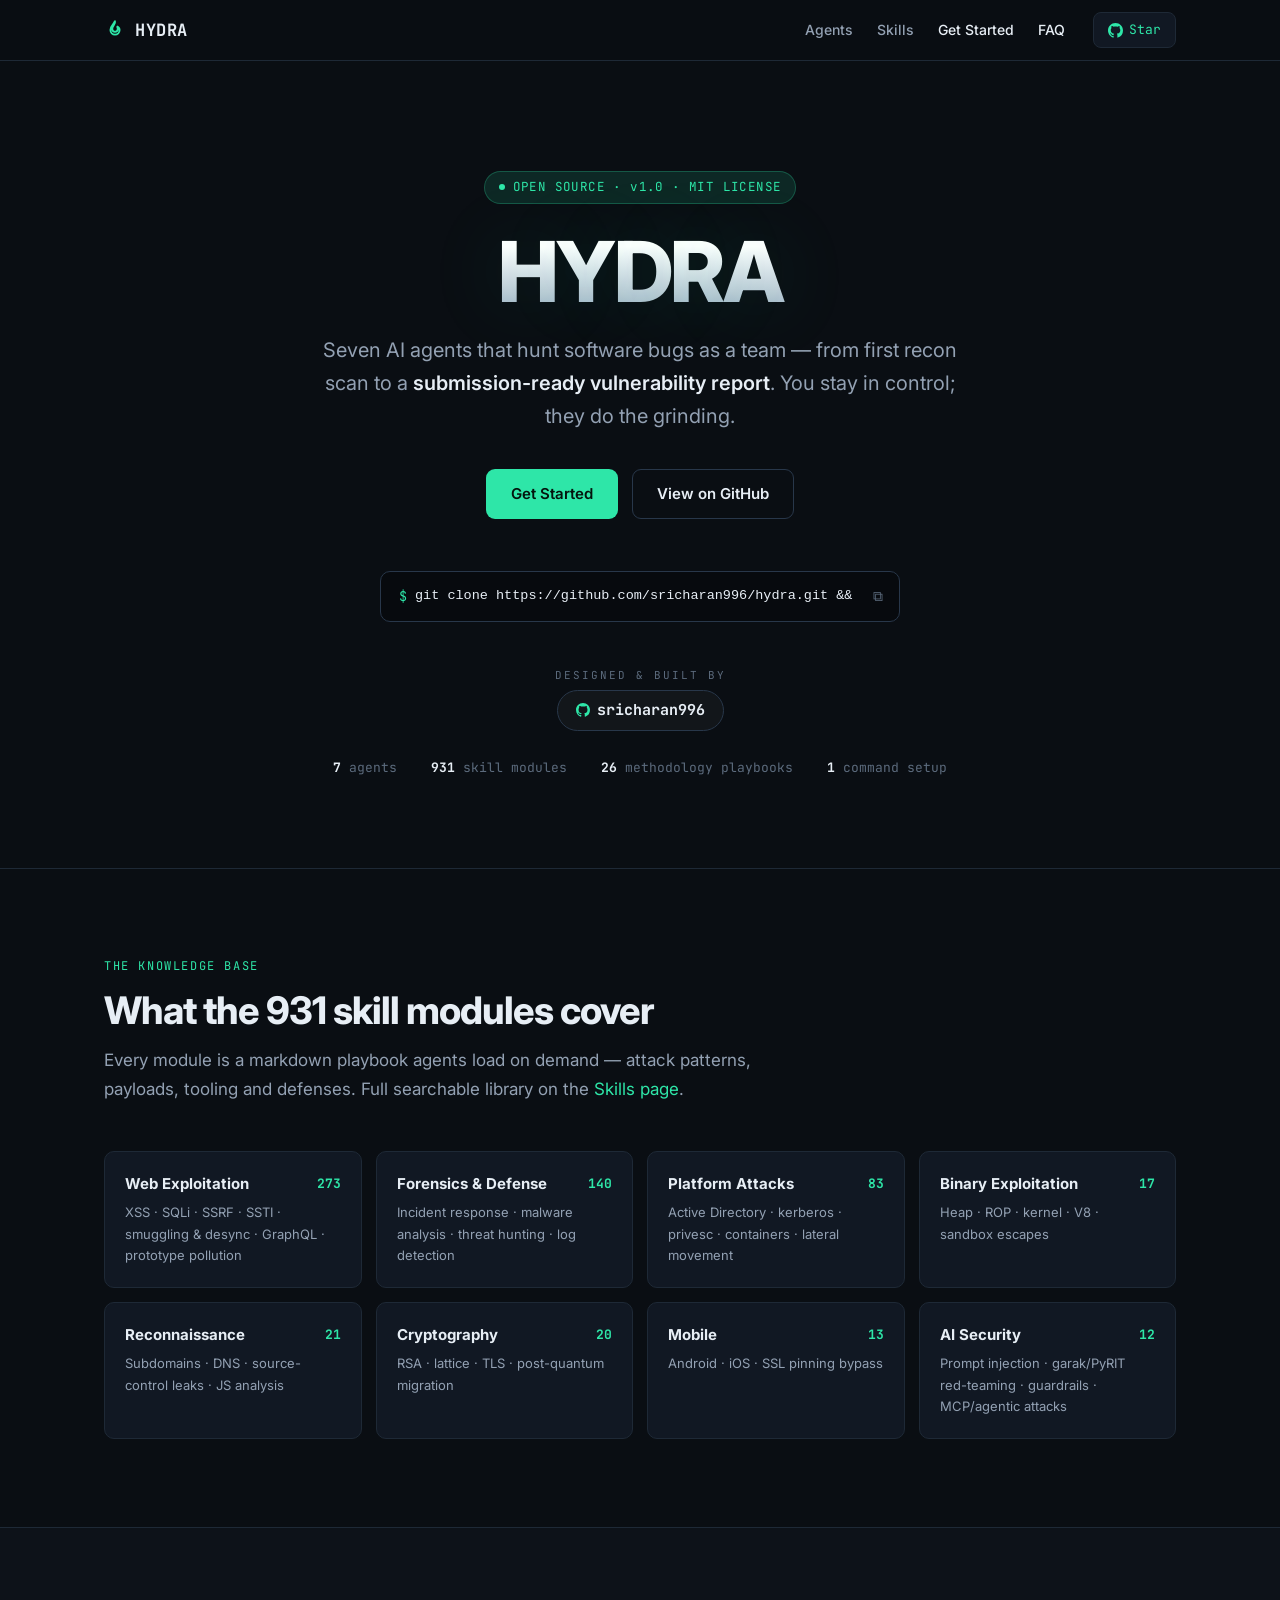
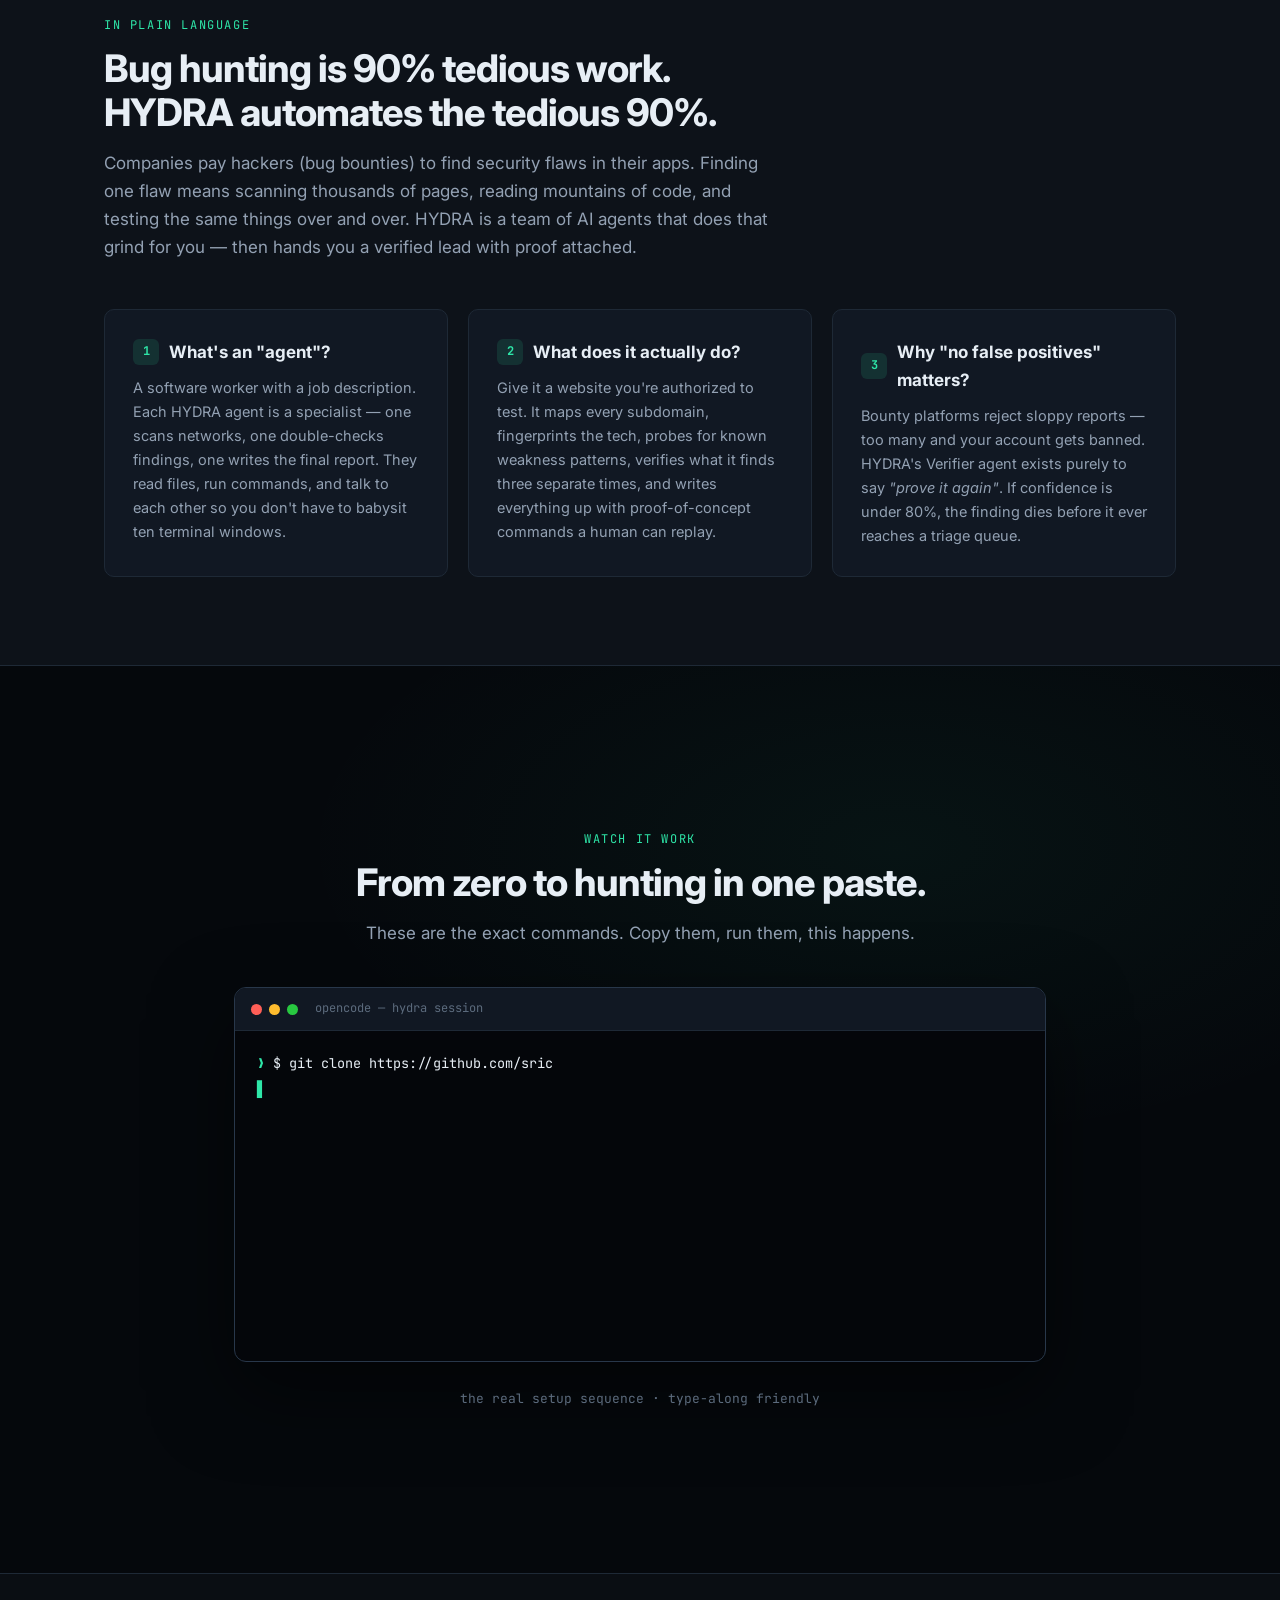
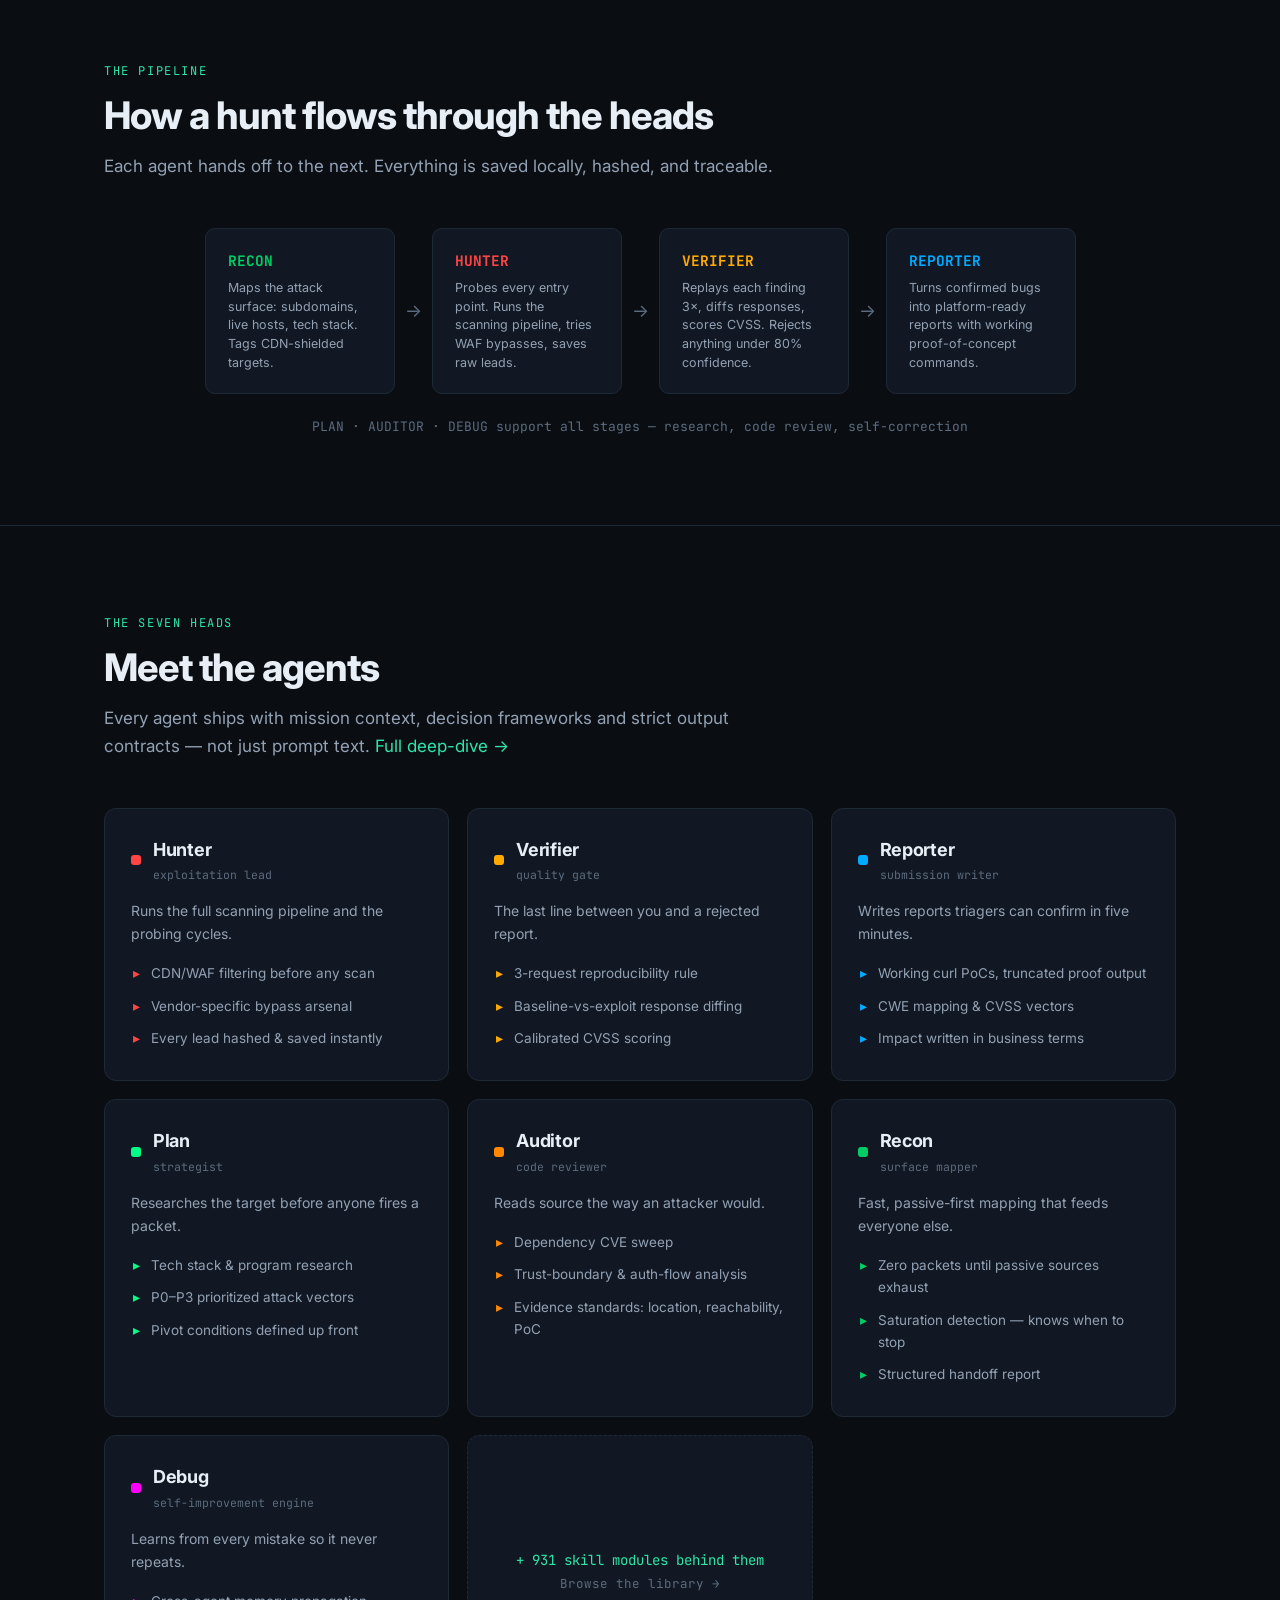
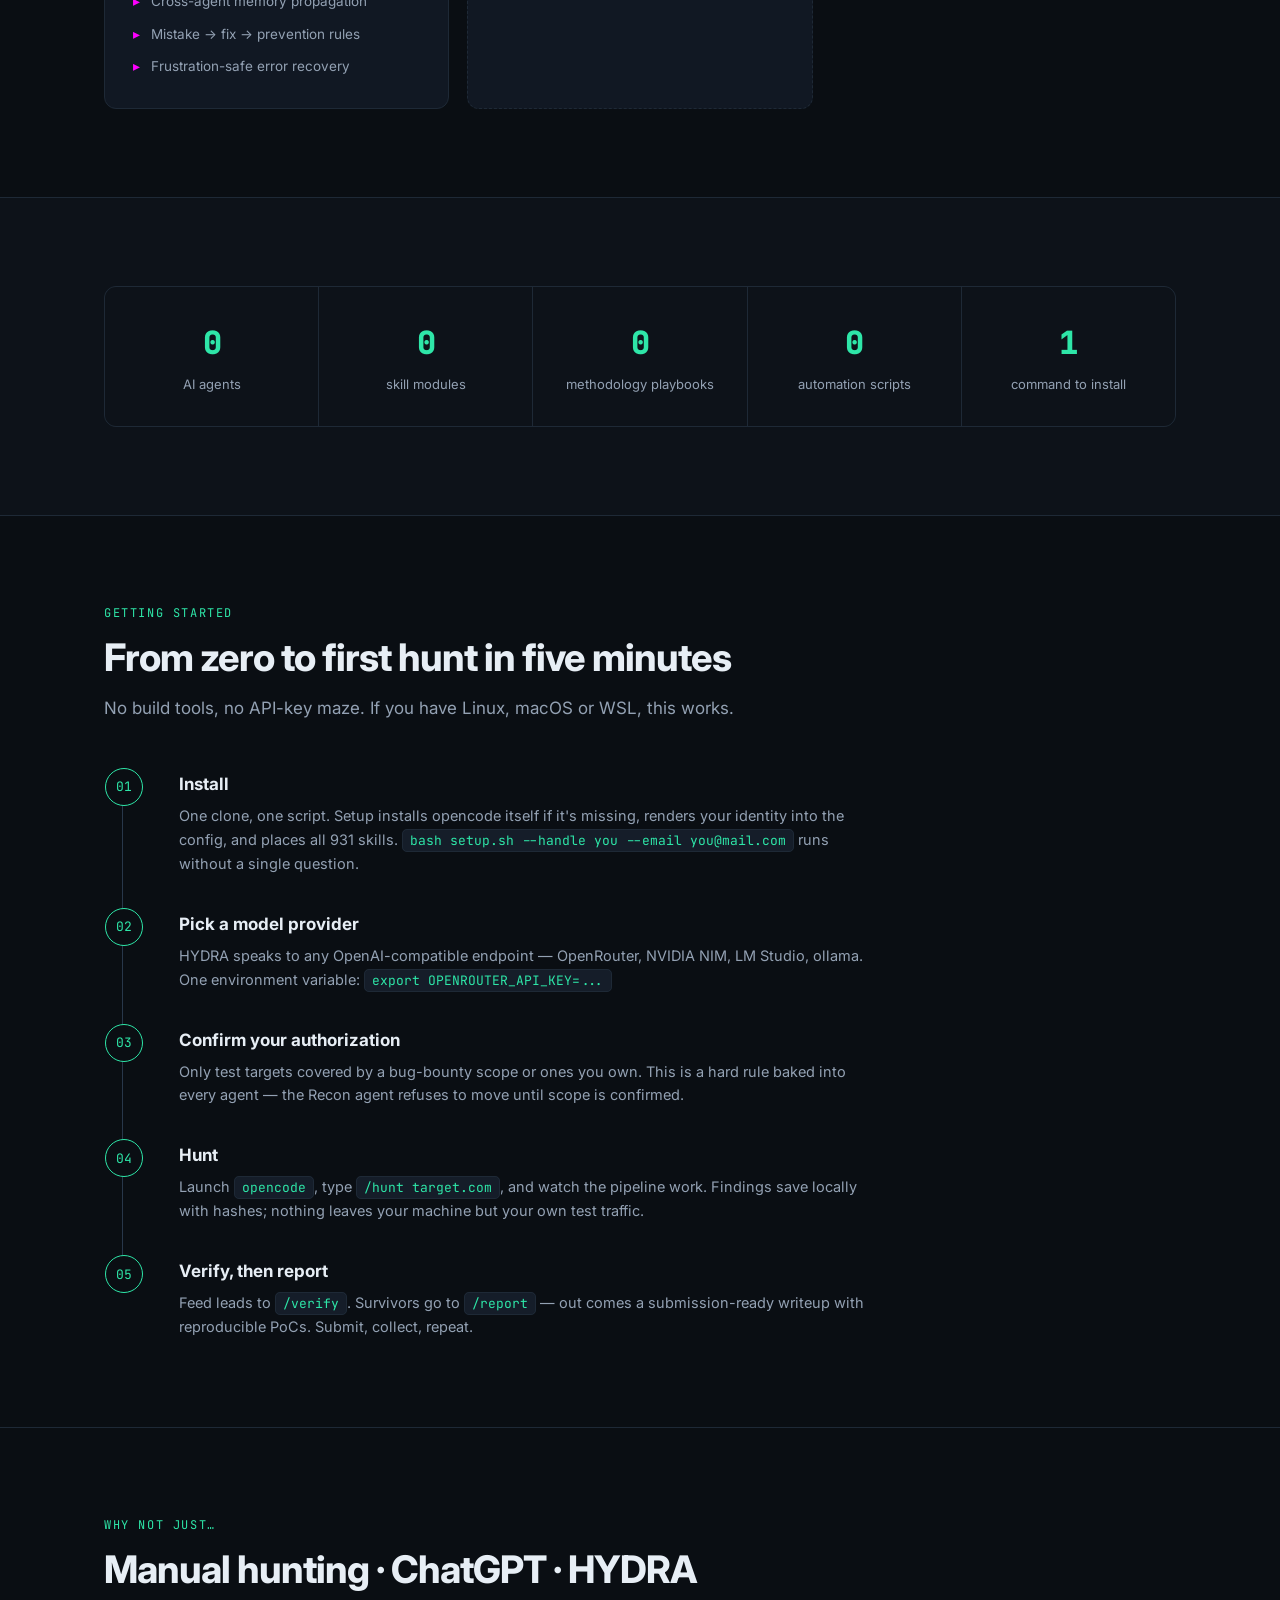
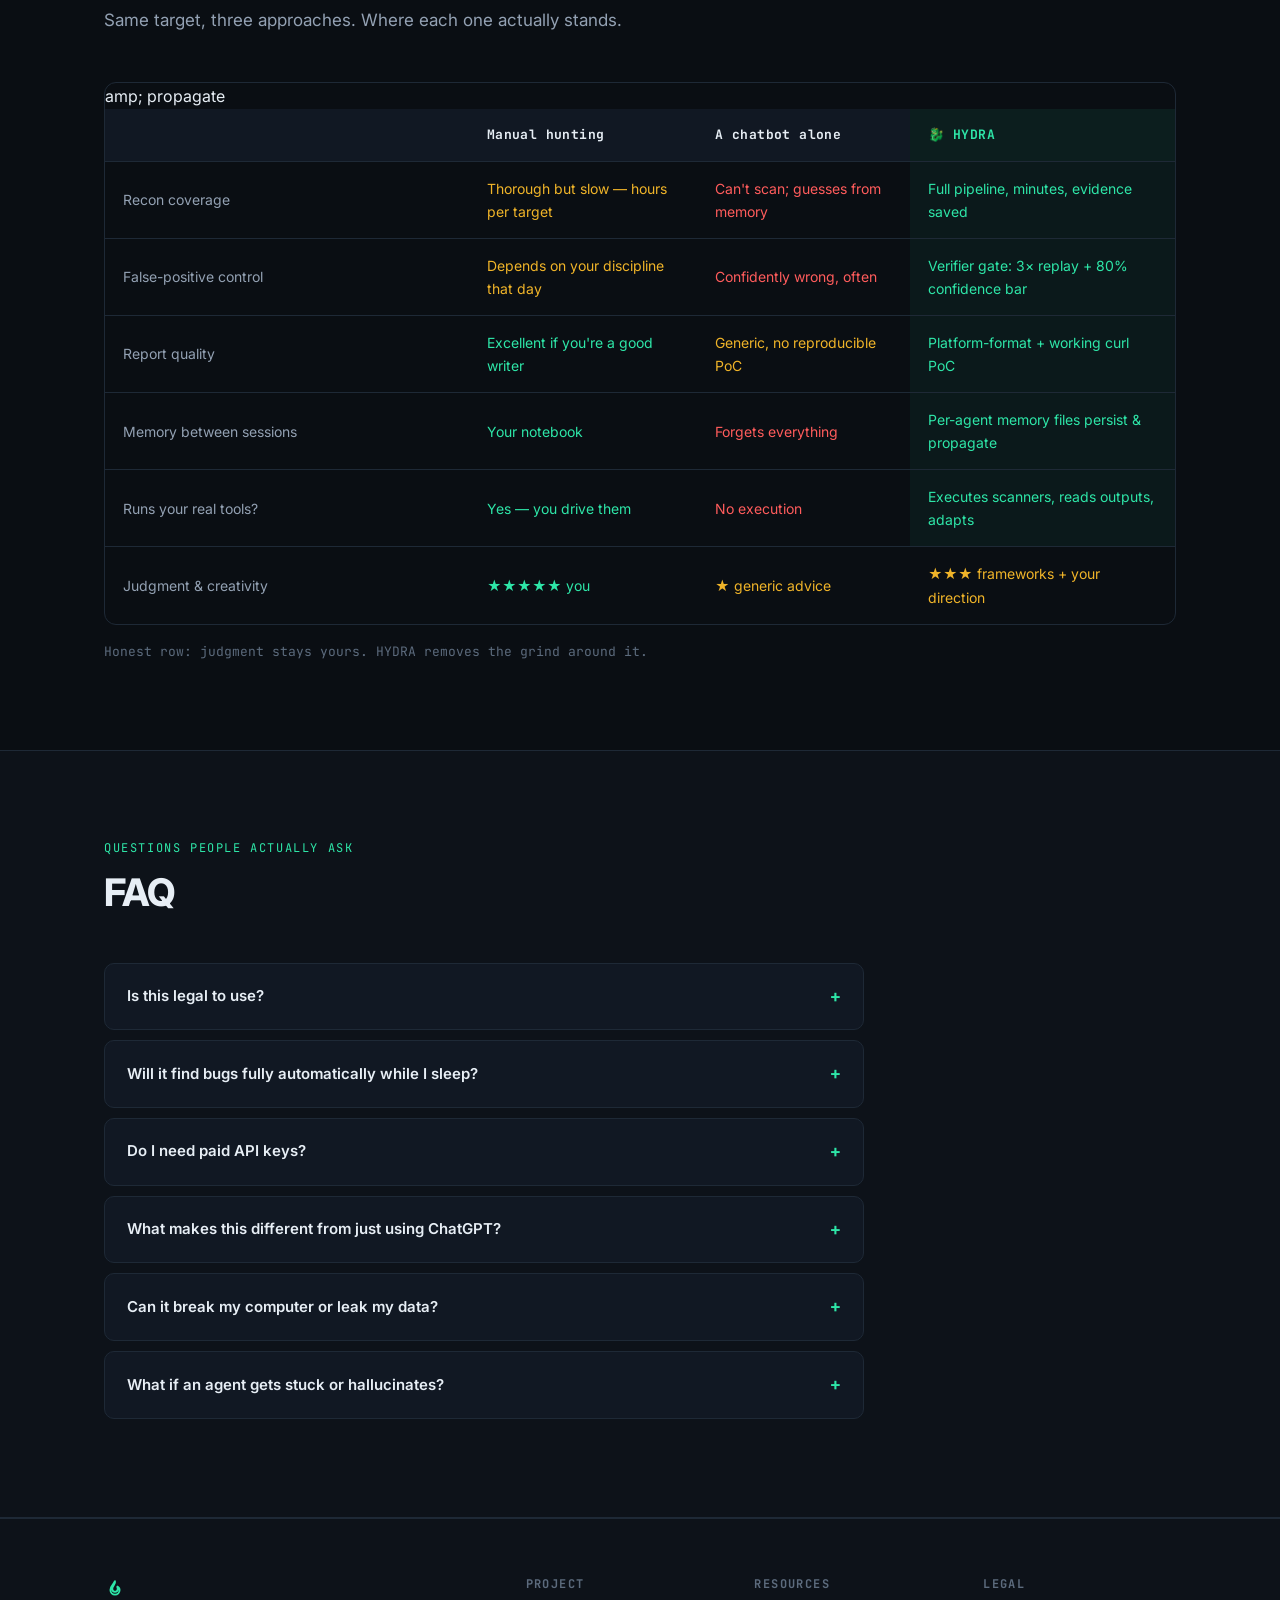
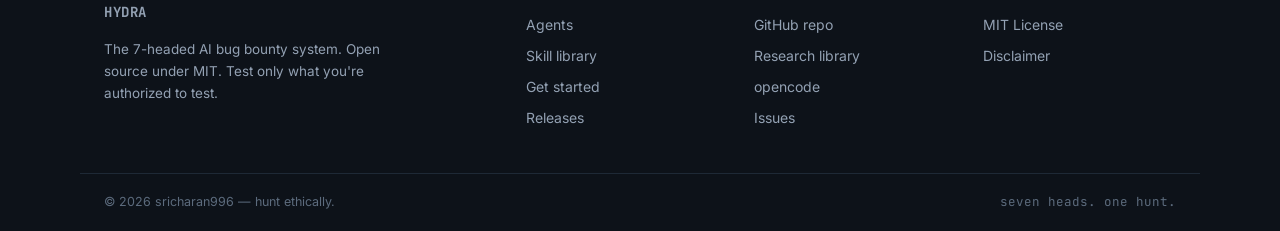
==== index.html @ cc1e2b2b "Homepage: add skill-category overview synced to index.json; fix stale 111 refs" ====
<!DOCTYPE html>
<html lang="en">
<head>
<script>document.documentElement.classList.add("js")</script>
<meta charset="UTF-8">
<meta name="viewport" content="width=device-width, initial-scale=1.0">
<title>HYDRA — The 7-Headed AI Bug Bounty System</title>
<meta name="description" content="HYDRA is an open-source AI agent system that takes you from reconnaissance to submission-ready bug bounty reports. 7 agents, 931 skill modules, one-command setup.">
<meta property="og:title" content="HYDRA — The 7-Headed AI Bug Bounty System">
<meta property="og:description" content="Seven AI agents that hunt software bugs as a team — from first recon scan to submission-ready report. Open source, one-command setup.">
<meta property="og:url" content="https://sricharan996.github.io/">
<meta property="og:type" content="website">
<meta name="twitter:card" content="summary_large_image">
<meta name="theme-color" content="#0a0e13">
<link rel="preconnect" href="https://fonts.googleapis.com">
<link rel="preconnect" href="https://fonts.gstatic.com" crossorigin>
<link href="https://fonts.googleapis.com/css2?family=Inter:wght@400;500;600;700;800&family=JetBrains+Mono:wght@400;700&display=swap" rel="stylesheet">
<link rel="stylesheet" href="assets/style.css">
<link rel="icon" href="data:image/svg+xml,<svg xmlns='http://www.w3.org/2000/svg' viewBox='0 0 24 24' fill='none' stroke='%232ee6a8' stroke-width='2'><path d='M12 2c1 4-3 5-3 9a3 3 0 0 0 6 0c0-2-1-3-1-3s3 1 3 4a5 5 0 0 1-10 0c0-5 4-6 5-10z'/></svg>">
</head>
<body>

<nav class="nav">
  <div class="nav-in">
    <a class="logo" href="index.html">
      <svg class="logo-mark" viewBox="0 0 24 24" fill="none" stroke="currentColor" stroke-width="2"><path d="M12 2c1 4-3 5-3 9a3 3 0 0 0 6 0c0-2-1-3-1-3s3 1 3 4a5 5 0 0 1-10 0c0-5 4-6 5-10z"/></svg>
      HYDRA
    </a>
    <div class="nav-links">
      <a href="agents.html">Agents</a>
      <a href="skills.html">Skills</a>
      <a href="index.html#start">Get Started</a>
      <a href="index.html#faq">FAQ</a>
    </div>
    <a class="nav-gh keep" href="https://github.com/sricharan996/hydra" target="_blank" rel="noopener">
      <svg width="15" height="15" viewBox="0 0 16 16" fill="currentColor"><path d="M8 0C3.58 0 0 3.58 0 8c0 3.54 2.29 6.53 5.47 7.59.4.07.55-.17.55-.38 0-.19-.01-.82-.01-1.49-2.01.37-2.53-.49-2.69-.94-.09-.23-.48-.94-.82-1.13-.28-.15-.68-.52-.01-.53.63-.01 1.08.58 1.23.82.72 1.21 1.87.87 2.33.66.07-.52.28-.87.51-1.07-1.78-.2-3.64-.89-3.64-3.95 0-.87.31-1.59.82-2.15-.08-.2-.36-1.02.08-2.12 0 0 .67-.21 2.2.82.64-.18 1.32-.27 2-.27s1.36.09 2 .27c1.53-1.04 2.2-.82 2.2-.82.44 1.1.16 1.92.08 2.12.51.56.82 1.27.82 2.15 0 3.07-1.87 3.75-3.65 3.95.29.25.54.73.54 1.48 0 1.07-.01 1.93-.01 2.2 0 .21.15.46.55.38A8.01 8.01 0 0 0 16 8c0-4.42-3.58-8-8-8Z"/></svg>
      Star
    </a>
  </div>
</nav>

<header class="hero">
  <canvas id="fx"></canvas>
  <div class="hero-in">
    <span class="kicker"><span class="dot"></span> OPEN SOURCE · v1.0 · MIT LICENSE</span>
    <h1 class="title">HYDRA</h1>
    <p class="tagline">Seven AI agents that hunt software bugs as a team — from first recon scan to a <b>submission-ready vulnerability report</b>. You stay in control; they do the grinding.</p>
    <div class="hero-cta">
      <a class="btn btn-primary" href="#start">Get Started</a>
      <a class="btn btn-ghost" href="https://github.com/sricharan996/hydra" target="_blank" rel="noopener">View on GitHub</a>
    </div>
    <div class="install">
      <span class="p">$</span>
      <code id="cmd">git clone https://github.com/sricharan996/hydra.git &amp;&amp; cd hydra &amp;&amp; bash setup.sh</code>
      <button data-copy="#cmd" aria-label="Copy install command">⧉</button>
    </div>
    <div style="height:44px"></div>
    <div class="hero-author">
      <span class="ha-line">designed &amp; built by</span>
      <a href="https://github.com/sricharan996" class="ha-name" target="_blank" rel="noopener">
        <svg width="14" height="14" viewBox="0 0 16 16" fill="currentColor"><path d="M8 0C3.58 0 0 3.58 0 8c0 3.54 2.29 6.53 5.47 7.59.4.07.55-.17.55-.38 0-.19-.01-.82-.01-1.49-2.01.37-2.53-.49-2.69-.94-.09-.23-.48-.94-.82-1.13-.28-.15-.68-.52-.01-.53.63-.01 1.08.58 1.23.82.72 1.21 1.87.87 2.33.66.07-.52.28-.87.51-1.07-1.78-.2-3.64-.89-3.64-3.95 0-.87.31-1.59.82-2.15-.08-.2-.36-1.02.08-2.12 0 0 .67-.21 2.2.82.64-.18 1.32-.27 2-.27s1.36.09 2 .27c1.53-1.04 2.2-.82 2.2-.82.44 1.1.16 1.92.08 2.12.51.56.82 1.27.82 2.15 0 3.07-1.87 3.75-3.65 3.95.29.25.54.73.54 1.48 0 1.07-.01 1.93-.01 2.2 0 .21.15.46.55.38A8.01 8.01 0 0 0 16 8c0-4.42-3.58-8-8-8Z"/></svg>
        sricharan996
      </a>
    </div>
    <div class="hero-meta">
      <span><b>7</b> agents</span>
      <span><b>931</b> skill modules</span>
      <span><b>26</b> methodology playbooks</span>
      <span><b>1</b> command setup</span>
    </div>
  </div>
</header>

<section>
  <div class="wrap">
    <div class="sec-head rv">
      <span class="sec-kicker">The knowledge base</span>
      <h2>What the 931 skill modules cover</h2>
      <p class="sec-sub">Every module is a markdown playbook agents load on demand — attack patterns, payloads, tooling and defenses. Full searchable library on the <a href="skills.html">Skills page</a>.</p>
    </div>
    <div class="skill-cats rv">
      <div class="scat"><b>Web Exploitation <i>273</i></b><p>XSS · SQLi · SSRF · SSTI · smuggling &amp; desync · GraphQL · prototype pollution</p></div>
      <div class="scat"><b>Forensics &amp; Defense <i>140</i></b><p>Incident response · malware analysis · threat hunting · log detection</p></div>
      <div class="scat"><b>Platform Attacks <i>83</i></b><p>Active Directory · kerberos · privesc · containers · lateral movement</p></div>
      <div class="scat"><b>Binary Exploitation <i>17</i></b><p>Heap · ROP · kernel · V8 · sandbox escapes</p></div>
      <div class="scat"><b>Reconnaissance <i>21</i></b><p>Subdomains · DNS · source-control leaks · JS analysis</p></div>
      <div class="scat"><b>Cryptography <i>20</i></b><p>RSA · lattice · TLS · post-quantum migration</p></div>
      <div class="scat"><b>Mobile <i>13</i></b><p>Android · iOS · SSL pinning bypass</p></div>
      <div class="scat"><b>AI Security <i>12</i></b><p>Prompt injection · garak/PyRIT red-teaming · guardrails · MCP/agentic attacks</p></div>
    </div>
  </div>
</section>

<section class="plain">
  <div class="wrap">
    <div class="sec-head rv">
      <span class="sec-kicker">In plain language</span>
      <h2>Bug hunting is 90% tedious work.<br>HYDRA automates the tedious 90%.</h2>
      <p class="sec-sub">Companies pay hackers (bug bounties) to find security flaws in their apps. Finding one flaw means scanning thousands of pages, reading mountains of code, and testing the same things over and over. HYDRA is a team of AI agents that does that grind for you — then hands you a verified lead with proof attached.</p>
    </div>
    <div class="explain-grid">
      <div class="explain-card rv">
        <h3><span class="num">1</span> What's an "agent"?</h3>
        <p>A software worker with a job description. Each HYDRA agent is a specialist — one scans networks, one double-checks findings, one writes the final report. They read files, run commands, and talk to each other so you don't have to babysit ten terminal windows.</p>
      </div>
      <div class="explain-card rv">
        <h3><span class="num">2</span> What does it actually do?</h3>
        <p>Give it a website you're authorized to test. It maps every subdomain, fingerprints the tech, probes for known weakness patterns, verifies what it finds three separate times, and writes everything up with proof-of-concept commands a human can replay.</p>
      </div>
      <div class="explain-card rv">
        <h3><span class="num">3</span> Why "no false positives" matters?</h3>
        <p>Bounty platforms reject sloppy reports — too many and your account gets banned. HYDRA's Verifier agent exists purely to say <em>"prove it again"</em>. If confidence is under 80%, the finding dies before it ever reaches a triage queue.</p>
      </div>
    </div>
  </div>
</section>

<section class="demo" aria-label="Live demo">
  <div class="demo-in">
    <div class="sec-head rv" style="text-align:center;margin:0 auto 40px;max-width:600px">
      <span class="sec-kicker">Watch it work</span>
      <h2>From zero to hunting in one paste.</h2>
      <p class="sec-sub">These are the exact commands. Copy them, run them, this happens.</p>
    </div>
    <div class="term rv">
      <div class="term-bar"><i></i><i></i><i></i><span>opencode — hydra session</span></div>
      <div id="term-body"></div>
    </div>
    <p class="demo-note">the real setup sequence · type-along friendly</p>
  </div>
</section>

<section>
  <div class="wrap">
    <div class="sec-head rv">
      <span class="sec-kicker">The pipeline</span>
      <h2>How a hunt flows through the heads</h2>
      <p class="sec-sub">Each agent hands off to the next. Everything is saved locally, hashed, and traceable.</p>
    </div>
    <div class="flow rv">
      <div class="flow-node"><div class="fn-name" style="color:#00cc66">RECON</div><p>Maps the attack surface: subdomains, live hosts, tech stack. Tags CDN-shielded targets.</p></div>
      <div class="flow-arrow">→</div>
      <div class="flow-node"><div class="fn-name" style="color:#ff4444">HUNTER</div><p>Probes every entry point. Runs the scanning pipeline, tries WAF bypasses, saves raw leads.</p></div>
      <div class="flow-arrow">→</div>
      <div class="flow-node"><div class="fn-name" style="color:#ffaa00">VERIFIER</div><p>Replays each finding 3×, diffs responses, scores CVSS. Rejects anything under 80% confidence.</p></div>
      <div class="flow-arrow">→</div>
      <div class="flow-node"><div class="fn-name" style="color:#00aaff">REPORTER</div><p>Turns confirmed bugs into platform-ready reports with working proof-of-concept commands.</p></div>
    </div>
    <div style="display:flex;justify-content:center;margin-top:22px">
      <p style="color:var(--faint);font-size:13px;font-family:var(--mono)">PLAN · AUDITOR · DEBUG support all stages — research, code review, self-correction</p>
    </div>
  </div>
</section>

<section>
  <div class="wrap">
    <div class="sec-head rv">
      <span class="sec-kicker">The seven heads</span>
      <h2>Meet the agents</h2>
      <p class="sec-sub">Every agent ships with mission context, decision frameworks and strict output contracts — not just prompt text. <a href="agents.html">Full deep-dive →</a></p>
    </div>
    <div class="agent-grid">
      <div class="acard rv" style="--c:#ff4444">
        <div class="acard-head"><span class="acard-dot"></span><div><h3>Hunter</h3><span class="role">exploitation lead</span></div></div>
        <p>Runs the full scanning pipeline and the probing cycles.</p>
        <ul><li>CDN/WAF filtering before any scan</li><li>Vendor-specific bypass arsenal</li><li>Every lead hashed &amp; saved instantly</li></ul>
      </div>
      <div class="acard rv" style="--c:#ffaa00">
        <div class="acard-head"><span class="acard-dot"></span><div><h3>Verifier</h3><span class="role">quality gate</span></div></div>
        <p>The last line between you and a rejected report.</p>
        <ul><li>3-request reproducibility rule</li><li>Baseline-vs-exploit response diffing</li><li>Calibrated CVSS scoring</li></ul>
      </div>
      <div class="acard rv" style="--c:#00aaff">
        <div class="acard-head"><span class="acard-dot"></span><div><h3>Reporter</h3><span class="role">submission writer</span></div></div>
        <p>Writes reports triagers can confirm in five minutes.</p>
        <ul><li>Working curl PoCs, truncated proof output</li><li>CWE mapping &amp; CVSS vectors</li><li>Impact written in business terms</li></ul>
      </div>
      <div class="acard rv" style="--c:#00ff88">
        <div class="acard-head"><span class="acard-dot"></span><div><h3>Plan</h3><span class="role">strategist</span></div></div>
        <p>Researches the target before anyone fires a packet.</p>
        <ul><li>Tech stack &amp; program research</li><li>P0–P3 prioritized attack vectors</li><li>Pivot conditions defined up front</li></ul>
      </div>
      <div class="acard rv" style="--c:#ff8800">
        <div class="acard-head"><span class="acard-dot"></span><div><h3>Auditor</h3><span class="role">code reviewer</span></div></div>
        <p>Reads source the way an attacker would.</p>
        <ul><li>Dependency CVE sweep</li><li>Trust-boundary &amp; auth-flow analysis</li><li>Evidence standards: location, reachability, PoC</li></ul>
      </div>
      <div class="acard rv" style="--c:#00cc66">
        <div class="acard-head"><span class="acard-dot"></span><div><h3>Recon</h3><span class="role">surface mapper</span></div></div>
        <p>Fast, passive-first mapping that feeds everyone else.</p>
        <ul><li>Zero packets until passive sources exhaust</li><li>Saturation detection — knows when to stop</li><li>Structured handoff report</li></ul>
      </div>
      <div class="acard rv" style="--c:#ff00ff">
        <div class="acard-head"><span class="acard-dot"></span><div><h3>Debug</h3><span class="role">self-improvement engine</span></div></div>
        <p>Learns from every mistake so it never repeats.</p>
        <ul><li>Cross-agent memory propagation</li><li>Mistake → fix → prevention rules</li><li>Frustration-safe error recovery</li></ul>
      </div>
      <div class="acard rv" style="--c:#b18cff;display:flex;align-items:center;justify-content:center;text-align:center;border-style:dashed">
        <a href="skills.html" style="font-family:var(--mono);font-size:14px">+ 931 skill modules behind them<br><span style="color:var(--faint);font-size:12.5px">Browse the library →</span></a>
      </div>
    </div>
  </div>
</section>

<section class="plain">
  <div class="wrap">
    <div class="band rv">
      <div class="stat"><b data-count="7">0</b><span>AI agents</span></div>
      <div class="stat"><b data-count="931">0</b><span>skill modules</span></div>
      <div class="stat"><b data-count="26">0</b><span>methodology playbooks</span></div>
      <div class="stat"><b data-count="16">0</b><span>automation scripts</span></div>
      <div class="stat"><b>1</b><span>command to install</span></div>
    </div>
  </div>
</section>

<section id="start">
  <div class="wrap">
    <div class="sec-head rv">
      <span class="sec-kicker">Getting started</span>
      <h2>From zero to first hunt in five minutes</h2>
      <p class="sec-sub">No build tools, no API-key maze. If you have Linux, macOS or WSL, this works.</p>
    </div>
    <div class="steps">
      <div class="step rv">
        <h3>Install</h3>
        <p>One clone, one script. Setup installs opencode itself if it's missing, renders your identity into the config, and places all 931 skills. <code>bash setup.sh --handle you --email you@mail.com</code> runs without a single question.</p>
      </div>
      <div class="step rv">
        <h3>Pick a model provider</h3>
        <p>HYDRA speaks to any OpenAI-compatible endpoint — OpenRouter, NVIDIA NIM, LM Studio, ollama. One environment variable: <code>export OPENROUTER_API_KEY=...</code></p>
      </div>
      <div class="step rv">
        <h3>Confirm your authorization</h3>
        <p>Only test targets covered by a bug-bounty scope or ones you own. This is a hard rule baked into every agent — the Recon agent refuses to move until scope is confirmed.</p>
      </div>
      <div class="step rv">
        <h3>Hunt</h3>
        <p>Launch <code>opencode</code>, type <code>/hunt target.com</code>, and watch the pipeline work. Findings save locally with hashes; nothing leaves your machine but your own test traffic.</p>
      </div>
      <div class="step rv">
        <h3>Verify, then report</h3>
        <p>Feed leads to <code>/verify</code>. Survivors go to <code>/report</code> — out comes a submission-ready writeup with reproducible PoCs. Submit, collect, repeat.</p>
      </div>
    </div>
  </div>
</section>

<section>
  <div class="wrap">
    <div class="sec-head rv">
      <span class="sec-kicker">Why not just…</span>
      <h2>Manual hunting · ChatGPT · HYDRA</h2>
      <p class="sec-sub">Same target, three approaches. Where each one actually stands.</p>
    </div>
    <div class="compare-wrap rv">
      <table class="cmp">
        <tr><th style="width:34%"></th><th>Manual hunting</th><th>A chatbot alone</th><th class="hydra-col">🐉 HYDRA</th></tr>
        <tr><td>Recon coverage</td><td class="mid">Thorough but slow — hours per target</td><td class="no">Can't scan; guesses from memory</td><td class="hydra-col yes">Full pipeline, minutes, evidence saved</td></tr>
        <tr><td>False-positive control</td><td class="mid">Depends on your discipline that day</td><td class="no">Confidently wrong, often</td><td class="hydra-col yes">Verifier gate: 3× replay + 80% confidence bar</td></tr>
        <tr><td>Report quality</td><td class="yes">Excellent if you're a good writer</td><td class="mid">Generic, no reproducible PoC</td><td class="hydra-col yes">Platform-format + working curl PoC</td></tr>
        <tr><td>Memory between sessions</td><td class="yes">Your notebook</td><td class="no">Forgets everything</td><td class="hydra-col yes">Per-agent memory files persist &amp; propagate</li></td>amp; propagate</td></tr>
        <tr><td>Runs your real tools?</td><td class="yes">Yes — you drive them</td><td class="no">No execution</td><td class="hydra-col yes">Executes scanners, reads outputs, adapts</td></tr>
        <tr><td>Judgment &amp; creativity</td><td class="yes">★★★★★ you</td><td class="mid">★ generic advice</td><td class="mid">★★★ frameworks + your direction</td></tr>
      </table>
    </div>
    <p style="color:var(--faint);font-size:13px;margin-top:16px;font-family:var(--mono)">Honest row: judgment stays yours. HYDRA removes the grind around it.</p>
  </div>
</section>

<section class="plain" id="faq">
  <div class="wrap">
    <div class="sec-head rv">
      <span class="sec-kicker">Questions people actually ask</span>
      <h2>FAQ</h2>
    </div>
    <div class="faq">
      <details class="rv"><summary>Is this legal to use?</summary><div class="a">Yes — on targets you're authorized to test: your own systems, or assets inside a bug bounty program's written scope. Every agent checks scope before acting, and the repo ships a full disclaimer. Testing random websites without permission is illegal everywhere that has computers.</div></details>
      <details class="rv"><summary>Will it find bugs fully automatically while I sleep?</summary><div class="a">No — and be suspicious of anything claiming otherwise. HYDRA automates recon, pattern-matching, verification drudgery and report writing. Judgment — choosing targets, reading business logic, deciding what's worth pursuing — stays with you. Think of it as a very fast junior team you direct, not an autonomous money printer.</div></details>
      <details class="rv"><summary>Do I need paid API keys?</summary><div class="a">You need one AI model provider. OpenRouter has free models; ollama runs fully local and free. Everything else — the skills, playbooks, scripts, CI — costs nothing and phones nobody.</div></details>
      <details class="rv"><summary>What makes this different from just using ChatGPT?</summary><div class="a">ChatGPT gives advice; HYDRA executes. It runs real scanners against real targets, keeps per-agent memory across sessions, enforces verification discipline, and produces reports in exact platform format. It's a workflow with guards, not a chat window.</div></details>
      <details class="rv"><summary>Can it break my computer or leak my data?</summary><div class="a">Findings and reports stay in ~/recon_reports on your machine. The repo's CI blocks secret-shaped content from ever being committed, and GitHub push protection is enabled. As with any tool that executes commands, read what it runs — that habit will serve you well beyond HYDRA.</div></details>
      <details class="rv"><summary>What if an agent gets stuck or hallucinates?</summary><div class="a">All seven agents carry a Self-Rescue Protocol: when confused, they fire parallel web searches, fetch primary documentation, cross-verify two independent sources, and log the knowledge gap — instead of guessing confidently. The Debug agent turns every recovered mistake into a permanent prevention rule.</div></details>
    </div>
  </div>
</section>

<footer>
  <div class="foot-cols">
    <div class="fcol fbrand">
      <a class="logo" href="index.html" style="text-decoration:none">
        <svg class="logo-mark" viewBox="0 0 24 24" fill="none" stroke="#2ee6a8" stroke-width="2"><path d="M12 2c1 4-3 5-3 9a3 3 0 0 0 6 0c0-2-1-3-1-3s3 1 3 4a5 5 0 0 1-10 0c0-5 4-6 5-10z"/></svg>
        HYDRA
      </a>
      <p>The 7-headed AI bug bounty system. Open source under MIT. Test only what you're authorized to test.</p>
    </div>
    <div class="fcol">
      <h4>Project</h4>
      <a href="agents.html">Agents</a>
      <a href="skills.html">Skill library</a>
      <a href="index.html#start">Get started</a>
      <a href="https://github.com/sricharan996/hydra/releases">Releases</a>
    </div>
    <div class="fcol">
      <h4>Resources</h4>
      <a href="https://github.com/sricharan996/hydra">GitHub repo</a>
      <a href="https://github.com/sricharan996/bug-bounty-research">Research library</a>
      <a href="https://opencode.ai">opencode</a>
      <a href="https://github.com/sricharan996/hydra/issues">Issues</a>
    </div>
    <div class="fcol">
      <h4>Legal</h4>
      <a href="https://github.com/sricharan996/hydra/blob/main/LICENSE">MIT License</a>
      <a href="https://github.com/sricharan996/hydra/blob/main/DISCLAIMER.md">Disclaimer</a>
    </div>
  </div>
  <div class="foot-bottom">
    <span>© <span id="yr"></span> sricharan996 — hunt ethically.</span>
    <span style="font-family:var(--mono)">seven heads. one hunt.</span>
  </div>
</footer>

<script src="assets/app.js"></script>
</body>
</html>
---- assets/style.css ----
/* HYDRA — design system */
:root{
  --bg:#0a0e13; --bg2:#0d1219; --surface:#111823; --surface2:#151d29;
  --border:#1e2936; --border2:#28374a;
  --text:#e7eef5; --muted:#93a1b3; --faint:#5c6b7d;
  --accent:#2ee6a8; --accent-dim:#1ab588; --accent-glow:rgba(46,230,168,.12);
  --blue:#58a6ff; --amber:#f0b429; --red:#ff5c5c; --violet:#b18cff; --orange:#ff9457;
  --mono:'JetBrains Mono',ui-monospace,SFMono-Regular,Menlo,monospace;
  --sans:'Inter',-apple-system,'Segoe UI',Roboto,sans-serif;
  --rad:10px; --maxw:1120px;
}
*{margin:0;padding:0;box-sizing:border-box}
html{scroll-behavior:smooth}
body{background:var(--bg);color:var(--text);font-family:var(--sans);line-height:1.65;font-size:16px;-webkit-font-smoothing:antialiased}
::selection{background:rgba(46,230,168,.25)}
a{color:var(--accent);text-decoration:none}
a:hover{text-decoration:underline}
img,svg{display:block}
.wrap{max-width:var(--maxw);margin:0 auto;padding:0 24px}

/* ---------- nav ---------- */
.nav{position:sticky;top:0;z-index:100;background:rgba(10,14,19,.82);backdrop-filter:blur(12px);border-bottom:1px solid var(--border)}
.nav-in{max-width:var(--maxw);margin:0 auto;padding:0 24px;height:60px;display:flex;align-items:center;gap:28px}
.logo{font-family:var(--mono);font-weight:700;font-size:17px;color:var(--text);letter-spacing:.5px;display:flex;align-items:center;gap:9px;text-decoration:none}
.logo:hover{text-decoration:none}
.logo-mark{width:22px;height:22px;color:var(--accent)}
.nav-links{display:flex;gap:24px;margin-left:auto}
.nav-links a{color:var(--muted);font-size:14px;font-weight:500;text-decoration:none;transition:color .15s}
.nav-links a:hover,.nav-links a.active{color:var(--text)}
.nav-gh{display:flex;align-items:center;gap:6px;background:var(--surface);border:1px solid var(--border);padding:6px 14px;border-radius:8px;font-size:13px;font-family:var(--mono)}
.nav-gh:hover{border-color:var(--border2);text-decoration:none}
@media(max-width:720px){.nav-links a:not(.keep){display:none}}

/* ---------- hero ---------- */
.hero{position:relative;overflow:hidden;border-bottom:1px solid var(--border)}
#fx{position:absolute;top:0;left:0;width:100%;height:100%;z-index:0;opacity:.55;display:block}
.hero-in{position:relative;z-index:1;max-width:var(--maxw);margin:0 auto;padding:110px 24px 90px;text-align:center}
.kicker{display:inline-flex;align-items:center;gap:8px;font-family:var(--mono);font-size:12.5px;color:var(--accent);background:var(--accent-glow);border:1px solid rgba(46,230,168,.25);padding:5px 14px;border-radius:99px;margin-bottom:26px;letter-spacing:.4px}
.kicker .dot{width:6px;height:6px;border-radius:50%;background:var(--accent);animation:pulse 2s infinite}
@keyframes pulse{50%{opacity:.35}}
h1.title{font-size:clamp(44px,8vw,84px);font-weight:800;letter-spacing:-2.5px;line-height:1;margin-bottom:20px;
  background:linear-gradient(180deg,#fff 20%,#9db2c4);-webkit-background-clip:text;background-clip:text;-webkit-text-fill-color:transparent}
.tagline{font-size:clamp(16px,2.4vw,20px);color:var(--muted);max-width:640px;margin:0 auto 36px}
.tagline b{color:var(--text);font-weight:600}
.hero-cta{display:flex;gap:14px;justify-content:center;flex-wrap:wrap;margin-bottom:52px}
.btn{display:inline-flex;align-items:center;gap:9px;padding:12px 24px;border-radius:9px;font-size:15px;font-weight:600;text-decoration:none;cursor:pointer;border:1px solid transparent;transition:.15s}
.btn-primary{background:var(--accent);color:#04140d}
.btn-primary:hover{background:#4cf0bb;text-decoration:none;transform:translateY(-1px)}
.btn-ghost{background:transparent;color:var(--text);border-color:var(--border2)}
.btn-ghost:hover{border-color:var(--accent);color:var(--accent);text-decoration:none}
.install{display:inline-flex;align-items:center;max-width:520px;width:100%;background:#070a0e;border:1px solid var(--border2);border-radius:10px;overflow:hidden;font-family:var(--mono);font-size:13.5px}
.install .p{color:var(--accent);padding:13px 0 13px 18px;user-select:none}
.install code{flex:1;text-align:left;padding:13px 0 13px 8px;color:var(--text);white-space:nowrap;overflow-x:auto}
.install button{background:none;border:none;color:var(--faint);padding:13px 16px;cursor:pointer;font-size:14px}
.install button:hover{color:var(--accent)}
.hero-meta{display:flex;justify-content:center;gap:34px;flex-wrap:wrap;font-family:var(--mono);font-size:13px;color:var(--faint)}
.hero-meta b{color:var(--text)}

/* ---------- sections ---------- */
section{padding:88px 0;border-bottom:1px solid var(--border)}
.sec-head{margin-bottom:48px;max-width:680px}
.sec-kicker{font-family:var(--mono);font-size:12px;letter-spacing:1.6px;text-transform:uppercase;color:var(--accent);margin-bottom:12px;display:block}
h2{font-size:clamp(26px,4vw,38px);font-weight:750;letter-spacing:-1px;line-height:1.15;margin-bottom:14px}
.sec-sub{color:var(--muted);font-size:17px}

/* explainer */
.plain{background:var(--bg2)}
.explain-grid{display:grid;grid-template-columns:repeat(auto-fit,minmax(290px,1fr));gap:20px}
.explain-card{background:var(--surface);border:1px solid var(--border);border-radius:var(--rad);padding:28px}
.explain-card h3{font-size:17px;margin-bottom:10px;display:flex;align-items:center;gap:10px}
.explain-card p{color:var(--muted);font-size:14.5px}
.explain-card .num{font-family:var(--mono);font-size:12px;color:var(--accent);background:var(--accent-glow);width:26px;height:26px;border-radius:6px;display:inline-flex;align-items:center;justify-content:center;flex-shrink:0}

/* pipeline */
.flow{display:flex;align-items:stretch;gap:0;flex-wrap:wrap;justify-content:center}
.flow-node{background:var(--surface);border:1px solid var(--border);border-radius:var(--rad);padding:20px 22px;width:190px;position:relative}
.flow-node .fn-name{font-family:var(--mono);font-weight:700;font-size:14.5px;margin-bottom:6px}
.flow-node p{font-size:12.5px;color:var(--muted);line-height:1.5}
.flow-arrow{display:flex;align-items:center;padding:0 10px;color:var(--faint);font-size:18px}

/* agent cards */
.agent-grid{display:grid;grid-template-columns:repeat(auto-fit,minmax(310px,1fr));gap:18px}
.acard{background:var(--surface);border:1px solid var(--border);border-radius:12px;padding:26px;transition:border-color .2s,transform .2s}
.acard:hover{border-color:var(--c,var(--accent));transform:translateY(-2px)}
.acard-head{display:flex;align-items:center;gap:12px;margin-bottom:14px}
.acard-dot{width:10px;height:10px;border-radius:3px;background:var(--c)}
.acard h3{font-size:18px;letter-spacing:-.3px}
.acard .role{font-family:var(--mono);font-size:11.5px;color:var(--faint);display:block;margin-top:2px}
.acard p{color:var(--muted);font-size:14px;margin-bottom:12px}
.acard ul{list-style:none}
.acard li{font-size:13.5px;color:var(--muted);padding:5px 0 5px 20px;position:relative}
.acard li::before{content:'▸';position:absolute;left:2px;color:var(--c)}

/* stats band */
.band{display:grid;grid-template-columns:repeat(auto-fit,minmax(150px,1fr));gap:1px;background:var(--border);border:1px solid var(--border);border-radius:12px;overflow:hidden}
.stat{background:var(--bg2);padding:30px 20px;text-align:center}
.stat b{display:block;font-size:32px;font-weight:800;letter-spacing:-1px;color:var(--accent);font-family:var(--mono)}
.stat span{font-size:13px;color:var(--muted)}

/* skills table */
.skill-cats{display:grid;grid-template-columns:repeat(auto-fill,minmax(240px,1fr));gap:14px}
.scat{background:var(--surface);border:1px solid var(--border);border-radius:var(--rad);padding:20px}
.scat b{display:flex;justify-content:space-between;align-items:center;font-size:15px}
.scat b i{font-style:normal;font-family:var(--mono);color:var(--accent);font-size:13px}
.scat p{font-size:13px;color:var(--muted);margin-top:6px}

/* walkthrough */
.steps{counter-reset:s;max-width:760px}
.step{position:relative;padding:0 0 34px 56px;border-left:1px solid var(--border2);margin-left:18px}
.step:last-child{border-left-color:transparent;padding-bottom:0}
.step::before{counter-increment:s;content:counter(s,decimal-leading-zero);position:absolute;left:-18px;top:-2px;width:36px;height:36px;background:var(--bg);border:1px solid var(--accent);color:var(--accent);border-radius:50%;display:flex;align-items:center;justify-content:center;font-family:var(--mono);font-size:13px}
.step h3{font-size:17px;margin-bottom:6px}
.step p{color:var(--muted);font-size:14.5px}
.step code{font-family:var(--mono);font-size:13px;background:var(--surface2);border:1px solid var(--border);padding:2px 7px;border-radius:5px;color:var(--accent)}

/* faq */
.faq{max-width:760px}
details{background:var(--surface);border:1px solid var(--border);border-radius:var(--rad);margin-bottom:10px;overflow:hidden}
summary{cursor:pointer;padding:18px 22px;font-weight:600;font-size:15px;list-style:none;display:flex;justify-content:space-between;align-items:center}
summary::-webkit-details-marker{display:none}
summary::after{content:'+';font-family:var(--mono);color:var(--accent);font-size:18px}
details[open] summary::after{content:'–'}
details .a{padding:0 22px 20px;color:var(--muted);font-size:14.5px}

/* footer */
footer{padding:44px 0;border-top:1px solid var(--border);color:var(--faint);font-size:13.5px}
.foot-in{max-width:var(--maxw);margin:0 auto;padding:0 24px;display:flex;justify-content:space-between;align-items:center;flex-wrap:wrap;gap:16px}
.foot-in a{color:var(--muted)}
.foot-in a:hover{color:var(--accent)}

/* reveal on scroll */
html.js .rv{opacity:0;transform:translateY(16px);transition:opacity .5s ease,transform .5s ease}
html.js .rv.on{opacity:1;transform:none}
html:not(.js) .rv{opacity:1}
@media(prefers-reduced-motion:reduce){html.js .rv{transition:none;opacity:1;transform:none}}

/* ================= v2 additions ================= */

/* pipeline sequential glow */
.flow-node{transition:border-color .3s,box-shadow .3s}
.flow-node.lit{border-color:var(--accent);box-shadow:0 0 24px rgba(46,230,168,.25),inset 0 0 12px rgba(46,230,168,.06)}
.flow-node.lit .fn-name{color:var(--accent)}

/* live demo terminal */
.demo{background:#05080c;border-bottom:1px solid var(--border);position:relative;overflow:hidden}
.demo::before{content:'';position:absolute;inset:0;background:radial-gradient(600px 300px at 70% 20%,rgba(46,230,168,.05),transparent)}
.demo-in{max-width:860px;margin:0 auto;padding:76px 24px;position:relative}
.term{background:#04060a;border:1px solid var(--border2);border-radius:12px;overflow:hidden;box-shadow:0 30px 80px rgba(0,0,0,.5)}
.term-bar{display:flex;align-items:center;gap:7px;padding:11px 16px;background:var(--surface);border-bottom:1px solid var(--border)}
.term-bar i{width:11px;height:11px;border-radius:50%;font-style:normal}
.term-bar i:nth-child(1){background:#ff5f57}.term-bar i:nth-child(2){background:#febc2e}.term-bar i:nth-child(3){background:#28c840}
.term-bar span{margin-left:10px;font-family:var(--mono);font-size:12px;color:var(--faint)}
#term-body{padding:20px 22px;min-height:330px;font-family:var(--mono);font-size:13.5px;line-height:1.9}
.tl{white-space:pre-wrap;word-break:break-word}
.tl.cmd{color:var(--text)}
.tl.cmd::before{content:'❯ ';color:var(--accent)}
.tl.out{color:var(--muted)}
.tl.ok{color:var(--accent)}
.tl.warn{color:var(--amber)}
.tl.done{color:#fff;font-weight:700}
#term-body::after{content:'▋';color:var(--accent);animation:blink 1s steps(1) infinite}
@keyframes blink{50%{opacity:0}}
.demo-note{text-align:center;margin-top:26px;color:var(--faint);font-size:13px;font-family:var(--mono)}

/* comparison table */
.compare-wrap{overflow-x:auto;border:1px solid var(--border);border-radius:12px}
table.cmp{width:100%;border-collapse:collapse;font-size:14px;min-width:640px}
.cmp th,.cmp td{padding:15px 18px;text-align:left;border-bottom:1px solid var(--border)}
.cmp th{background:var(--surface);font-size:13px;font-family:var(--mono);letter-spacing:.4px}
.cmp th.hydra-col{color:var(--accent);background:rgba(46,230,168,.07)}
.cmp td.hydra-col{background:rgba(46,230,168,.05)}
.cmp tr:last-child td{border-bottom:none}
.yes{color:var(--accent)}.no{color:var(--red)}.mid{color:var(--amber)}
.cmp td:first-child{color:var(--muted)}

/* bigger footer */
footer{padding:0;background:var(--bg2)}
.foot-cols{max-width:var(--maxw);margin:0 auto;padding:56px 24px 40px;display:grid;grid-template-columns:2fr 1fr 1fr 1fr;gap:36px}
@media(max-width:720px){.foot-cols{grid-template-columns:1fr 1fr}}
.fcol h4{font-family:var(--mono);font-size:12px;letter-spacing:1.4px;text-transform:uppercase;color:var(--faint);margin-bottom:14px}
.fcol a{display:block;color:var(--muted);font-size:14px;padding:4px 0;text-decoration:none}
.fcol a:hover{color:var(--accent)}
.fbrand p{color:var(--muted);font-size:13.5px;max-width:280px;margin-top:10px}
.foot-bottom{border-top:1px solid var(--border);padding:18px 24px;display:flex;justify-content:space-between;flex-wrap:wrap;gap:10px;max-width:var(--maxw);margin:0 auto;font-size:12.5px;color:var(--faint)}

/* hero title glow */
h1.title{text-shadow:0 0 80px rgba(46,230,168,.15)}

/* author credit */
.hero-author{margin-bottom:26px}
.ha-line{display:block;font-family:var(--mono);font-size:11px;letter-spacing:2px;text-transform:uppercase;color:var(--faint);margin-bottom:6px}
.ha-name{display:inline-flex;align-items:center;gap:7px;font-family:var(--mono);font-size:15px;font-weight:700;color:var(--text);border:1px solid var(--border2);background:rgba(255,255,255,.03);padding:7px 18px;border-radius:99px;transition:.2s}
.ha-name svg{color:var(--accent)}
.ha-name:hover{border-color:var(--accent);color:var(--accent);text-decoration:none}
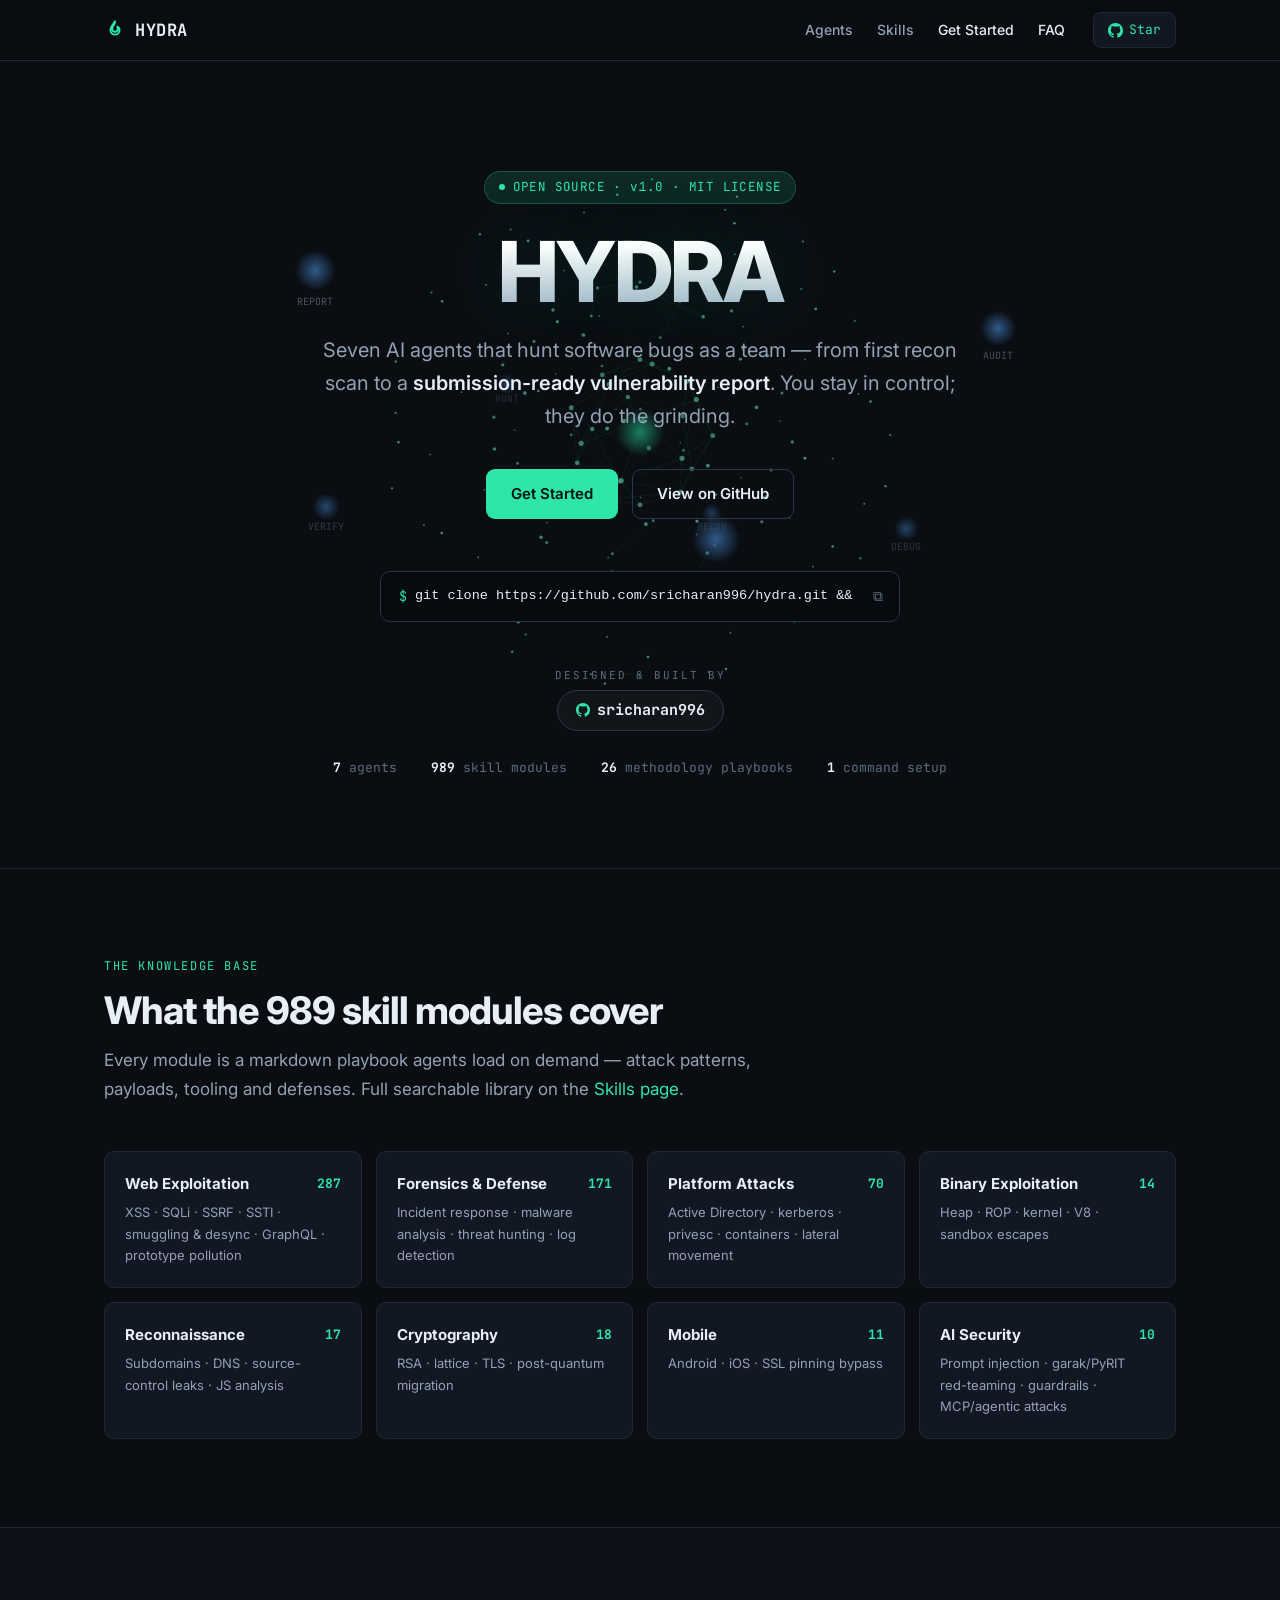
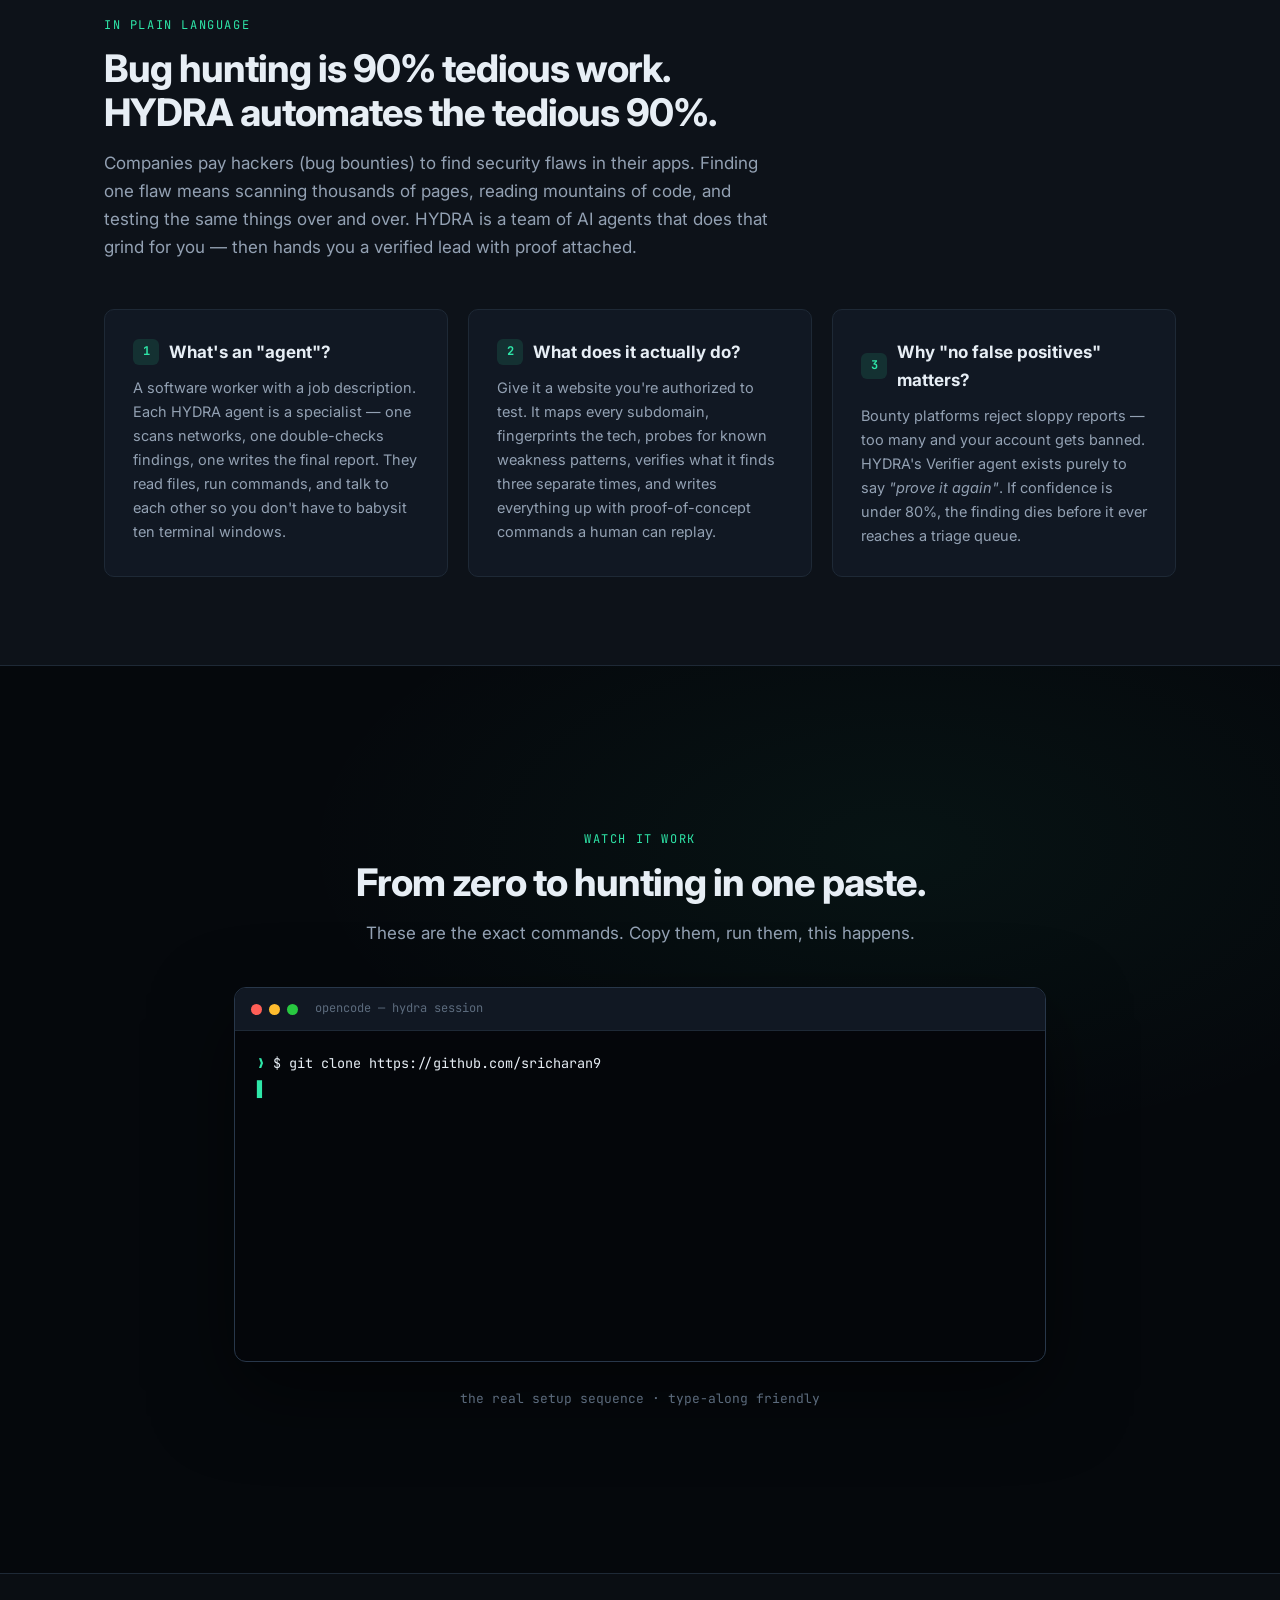
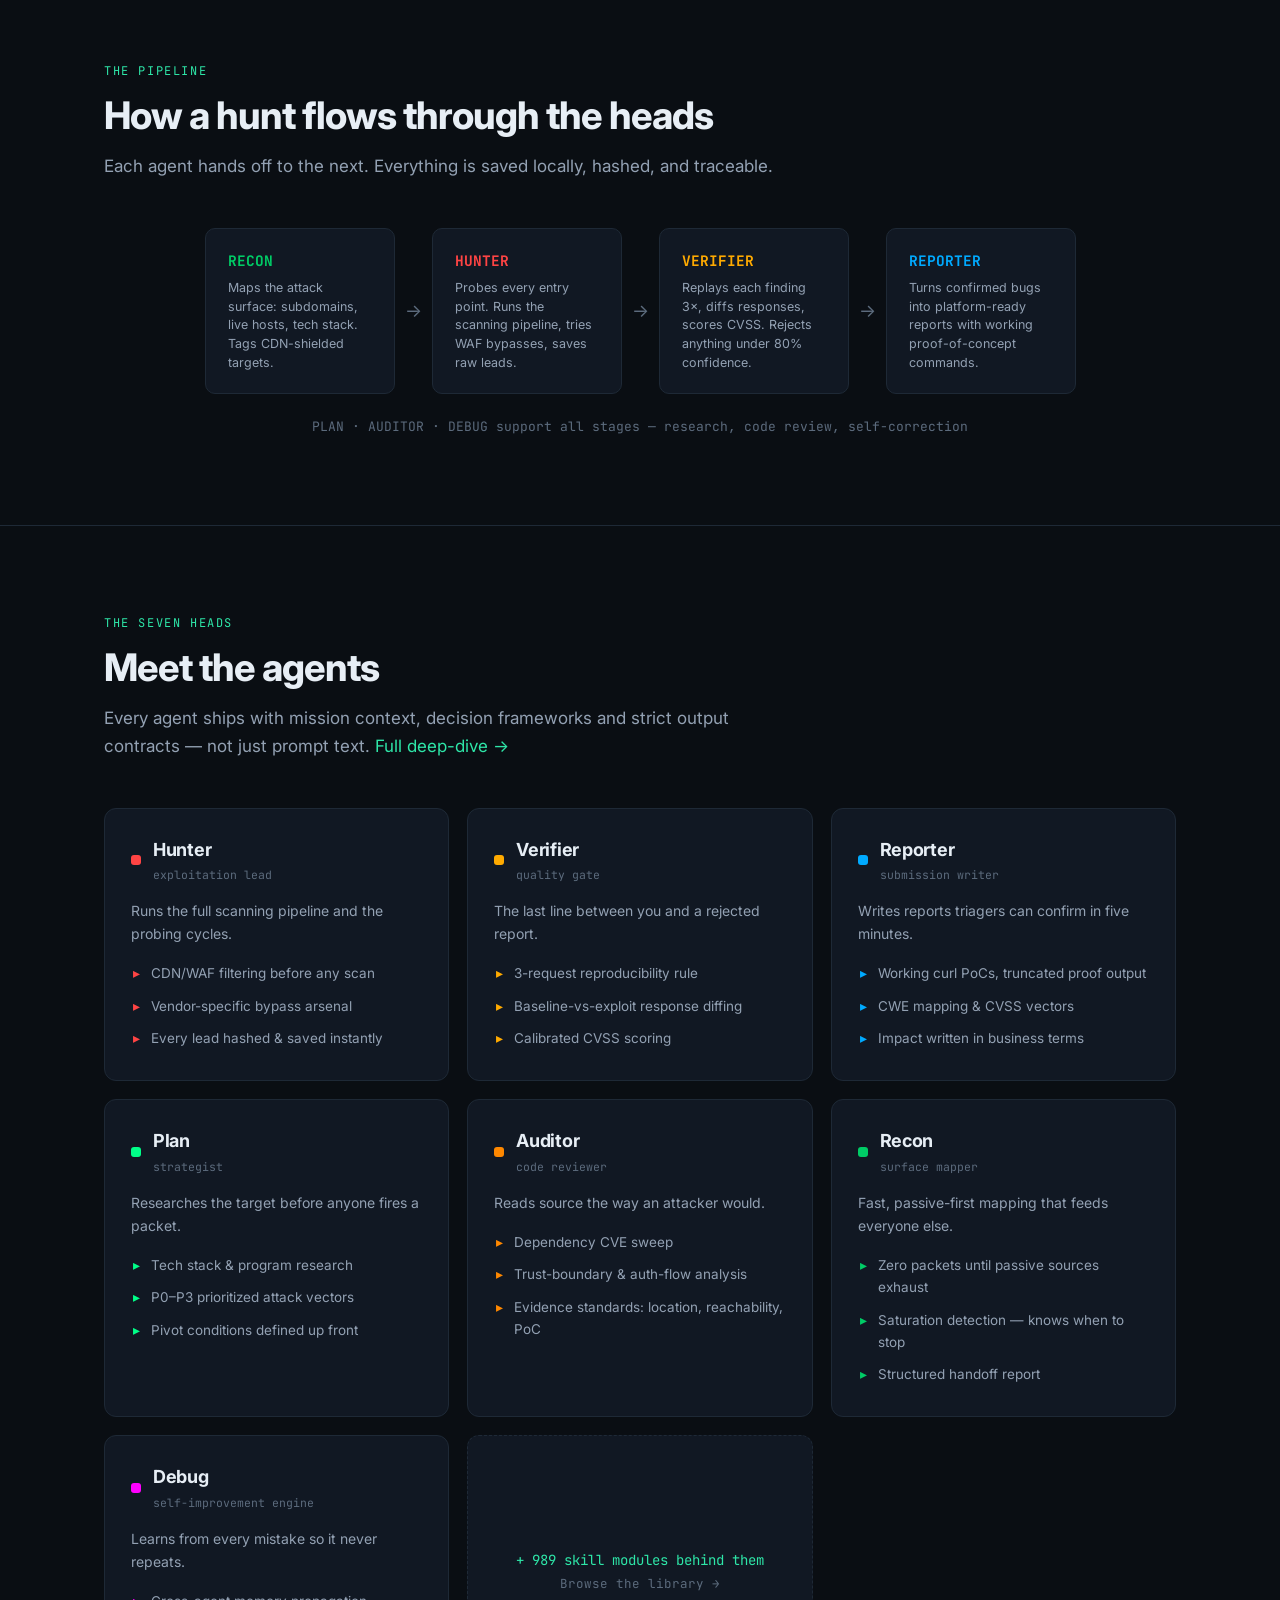
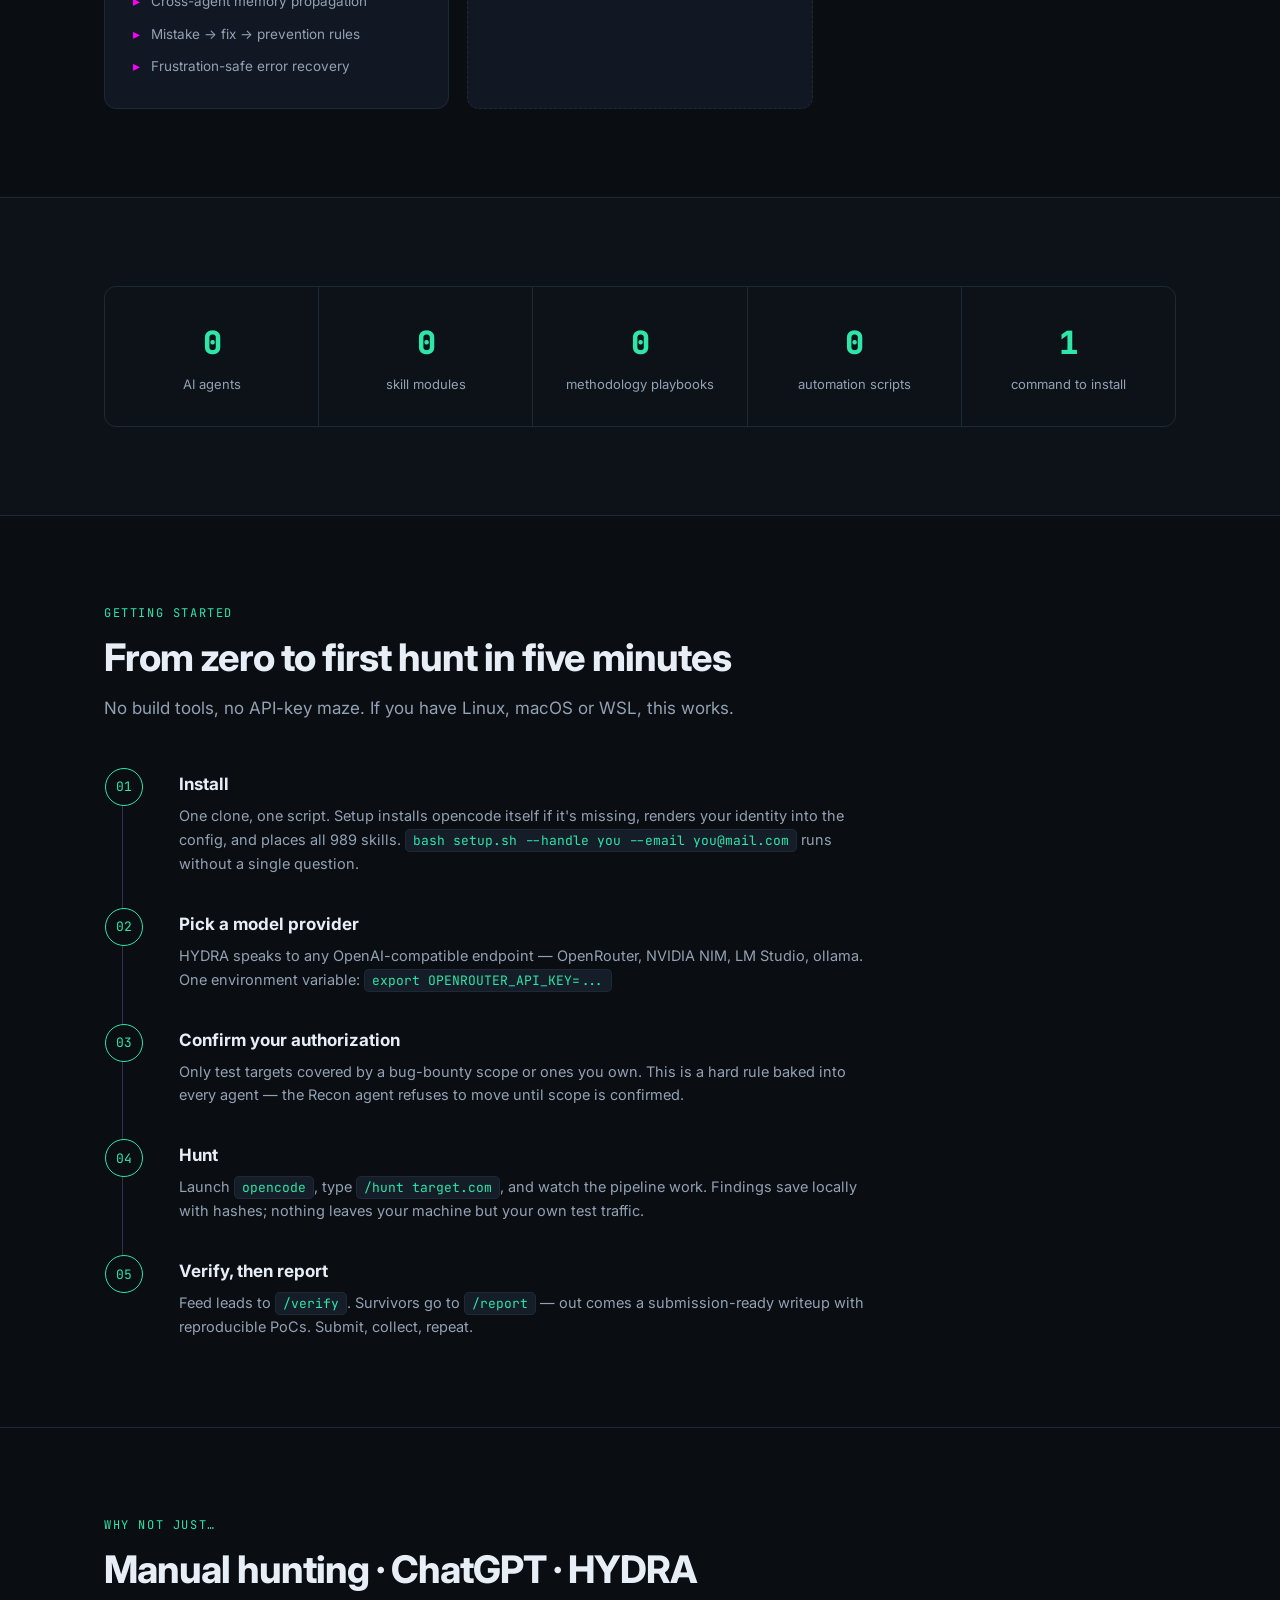
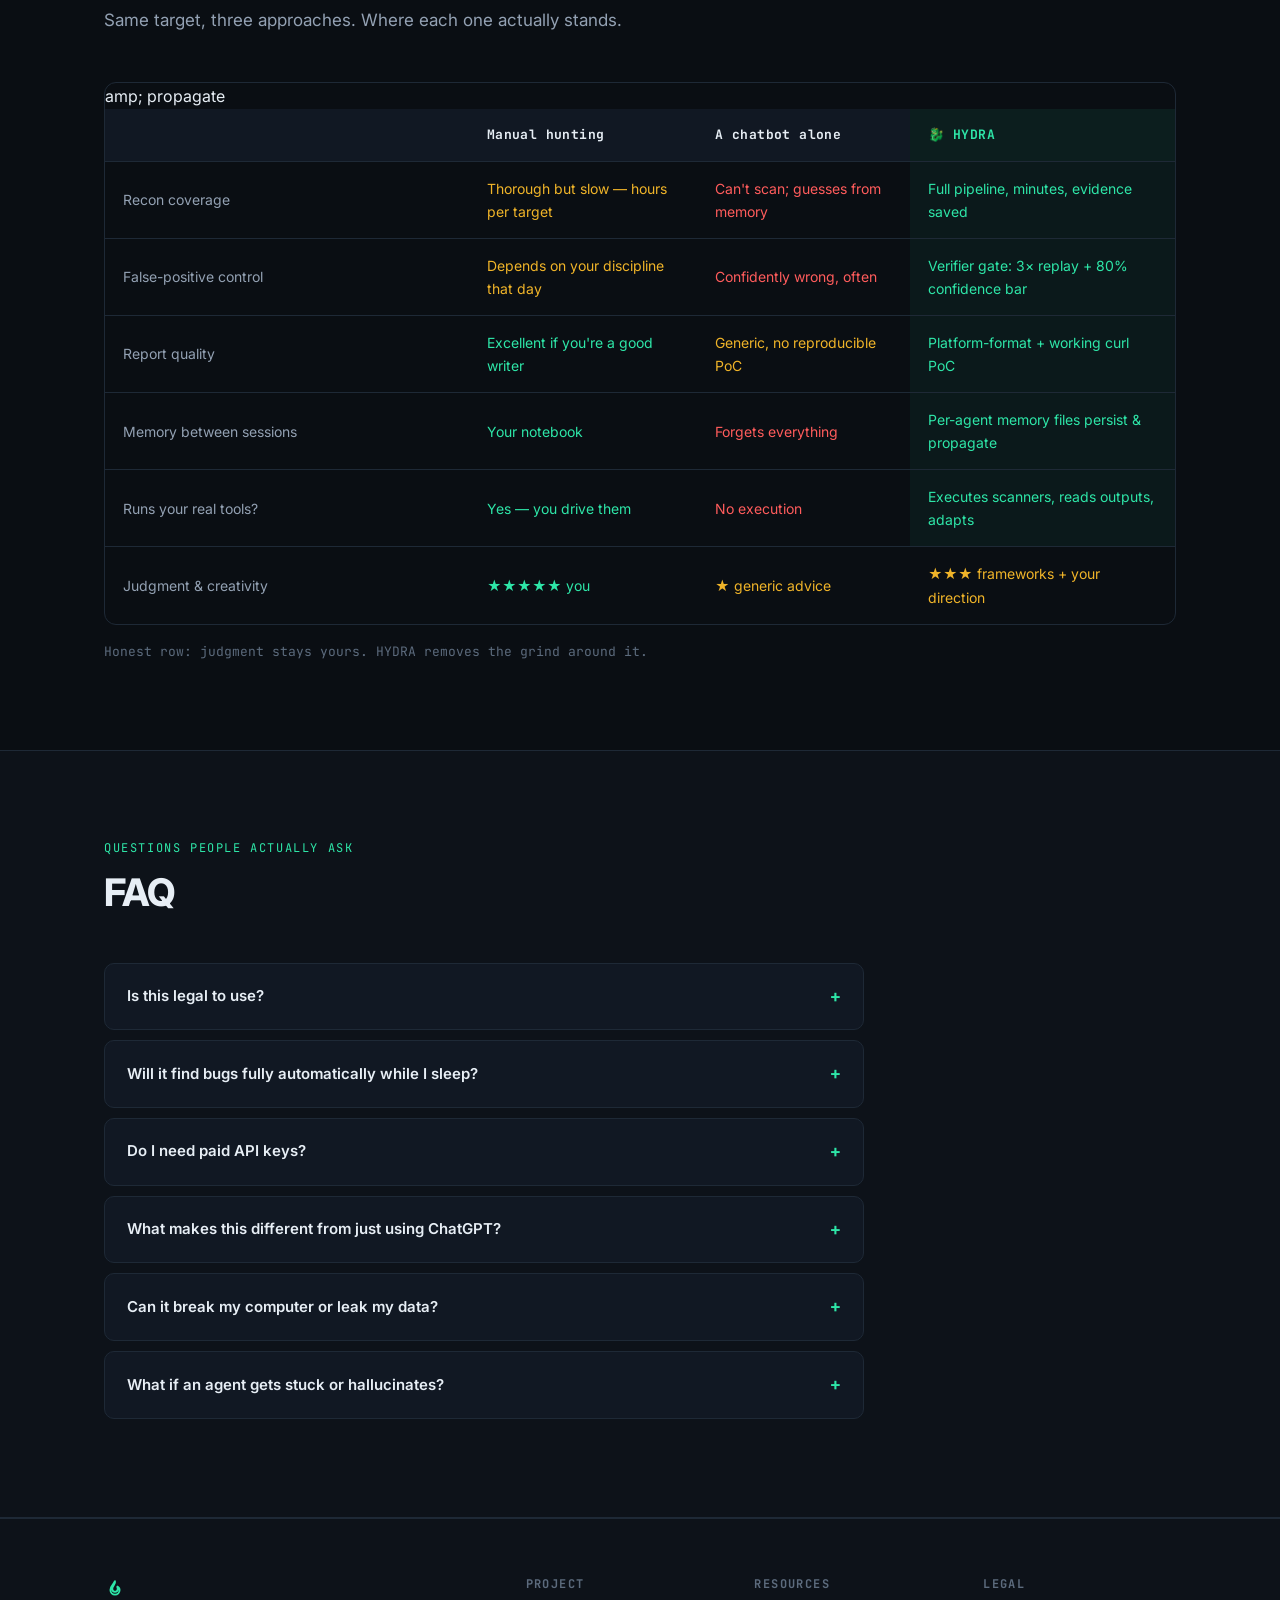
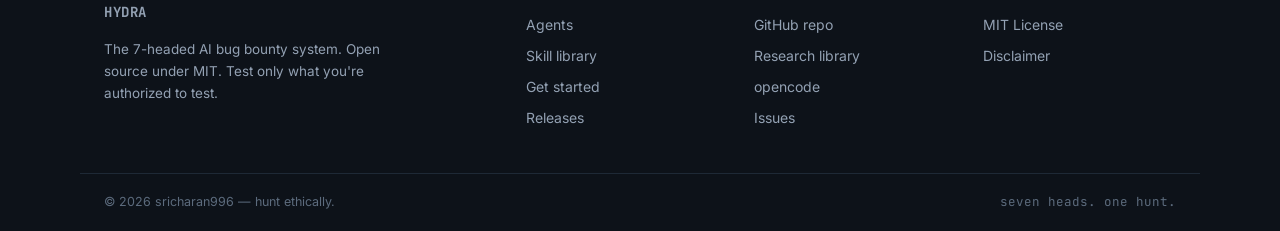
==== commit 887e4e94: "Sync site: 989 modules" ====
--- a/index.html
+++ b/index.html
@@ -64,7 +64,7 @@
     </div>
     <div class="hero-meta">
       <span><b>7</b> agents</span>
-      <span><b>931</b> skill modules</span>
+      <span><b>989</b> skill modules</span>
       <span><b>26</b> methodology playbooks</span>
       <span><b>1</b> command setup</span>
     </div>
@@ -75,18 +75,18 @@
   <div class="wrap">
     <div class="sec-head rv">
       <span class="sec-kicker">The knowledge base</span>
-      <h2>What the 931 skill modules cover</h2>
+      <h2>What the 989 skill modules cover</h2>
       <p class="sec-sub">Every module is a markdown playbook agents load on demand — attack patterns, payloads, tooling and defenses. Full searchable library on the <a href="skills.html">Skills page</a>.</p>
     </div>
     <div class="skill-cats rv">
-      <div class="scat"><b>Web Exploitation <i>273</i></b><p>XSS · SQLi · SSRF · SSTI · smuggling &amp; desync · GraphQL · prototype pollution</p></div>
-      <div class="scat"><b>Forensics &amp; Defense <i>140</i></b><p>Incident response · malware analysis · threat hunting · log detection</p></div>
-      <div class="scat"><b>Platform Attacks <i>83</i></b><p>Active Directory · kerberos · privesc · containers · lateral movement</p></div>
-      <div class="scat"><b>Binary Exploitation <i>17</i></b><p>Heap · ROP · kernel · V8 · sandbox escapes</p></div>
-      <div class="scat"><b>Reconnaissance <i>21</i></b><p>Subdomains · DNS · source-control leaks · JS analysis</p></div>
-      <div class="scat"><b>Cryptography <i>20</i></b><p>RSA · lattice · TLS · post-quantum migration</p></div>
-      <div class="scat"><b>Mobile <i>13</i></b><p>Android · iOS · SSL pinning bypass</p></div>
-      <div class="scat"><b>AI Security <i>12</i></b><p>Prompt injection · garak/PyRIT red-teaming · guardrails · MCP/agentic attacks</p></div>
+      <div class="scat"><b>Web Exploitation <i>287</i></b><p>XSS · SQLi · SSRF · SSTI · smuggling &amp; desync · GraphQL · prototype pollution</p></div>
+      <div class="scat"><b>Forensics &amp; Defense <i>171</i></b><p>Incident response · malware analysis · threat hunting · log detection</p></div>
+      <div class="scat"><b>Platform Attacks <i>70</i></b><p>Active Directory · kerberos · privesc · containers · lateral movement</p></div>
+      <div class="scat"><b>Binary Exploitation <i>14</i></b><p>Heap · ROP · kernel · V8 · sandbox escapes</p></div>
+      <div class="scat"><b>Reconnaissance <i>17</i></b><p>Subdomains · DNS · source-control leaks · JS analysis</p></div>
+      <div class="scat"><b>Cryptography <i>18</i></b><p>RSA · lattice · TLS · post-quantum migration</p></div>
+      <div class="scat"><b>Mobile <i>11</i></b><p>Android · iOS · SSL pinning bypass</p></div>
+      <div class="scat"><b>AI Security <i>10</i></b><p>Prompt injection · garak/PyRIT red-teaming · guardrails · MCP/agentic attacks</p></div>
     </div>
   </div>
 </section>
@@ -196,7 +196,7 @@
         <ul><li>Cross-agent memory propagation</li><li>Mistake → fix → prevention rules</li><li>Frustration-safe error recovery</li></ul>
       </div>
       <div class="acard rv" style="--c:#b18cff;display:flex;align-items:center;justify-content:center;text-align:center;border-style:dashed">
-        <a href="skills.html" style="font-family:var(--mono);font-size:14px">+ 931 skill modules behind them<br><span style="color:var(--faint);font-size:12.5px">Browse the library →</span></a>
+        <a href="skills.html" style="font-family:var(--mono);font-size:14px">+ 989 skill modules behind them<br><span style="color:var(--faint);font-size:12.5px">Browse the library →</span></a>
       </div>
     </div>
   </div>
@@ -206,7 +206,7 @@
   <div class="wrap">
     <div class="band rv">
       <div class="stat"><b data-count="7">0</b><span>AI agents</span></div>
-      <div class="stat"><b data-count="931">0</b><span>skill modules</span></div>
+      <div class="stat"><b data-count="989">0</b><span>skill modules</span></div>
       <div class="stat"><b data-count="26">0</b><span>methodology playbooks</span></div>
       <div class="stat"><b data-count="16">0</b><span>automation scripts</span></div>
       <div class="stat"><b>1</b><span>command to install</span></div>
@@ -224,7 +224,7 @@
     <div class="steps">
       <div class="step rv">
         <h3>Install</h3>
-        <p>One clone, one script. Setup installs opencode itself if it's missing, renders your identity into the config, and places all 931 skills. <code>bash setup.sh --handle you --email you@mail.com</code> runs without a single question.</p>
+        <p>One clone, one script. Setup installs opencode itself if it's missing, renders your identity into the config, and places all 989 skills. <code>bash setup.sh --handle you --email you@mail.com</code> runs without a single question.</p>
       </div>
       <div class="step rv">
         <h3>Pick a model provider</h3>
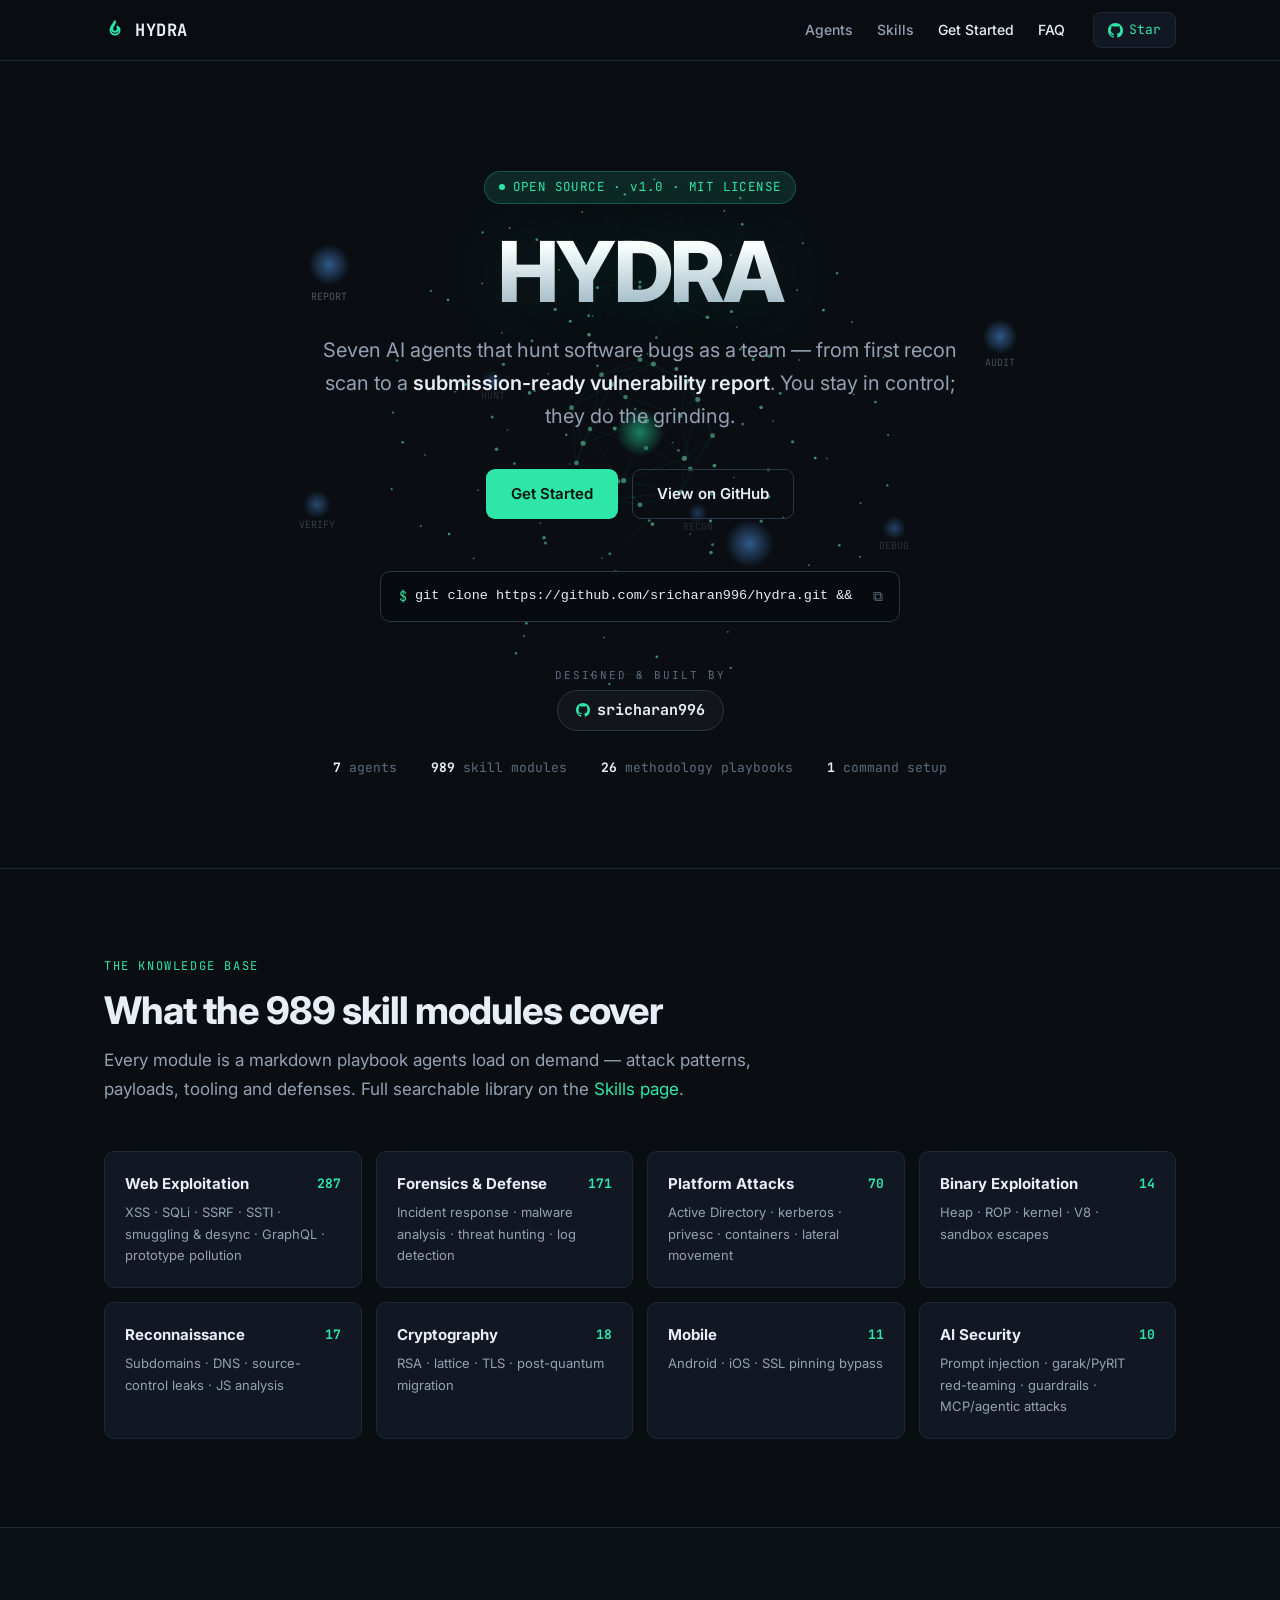
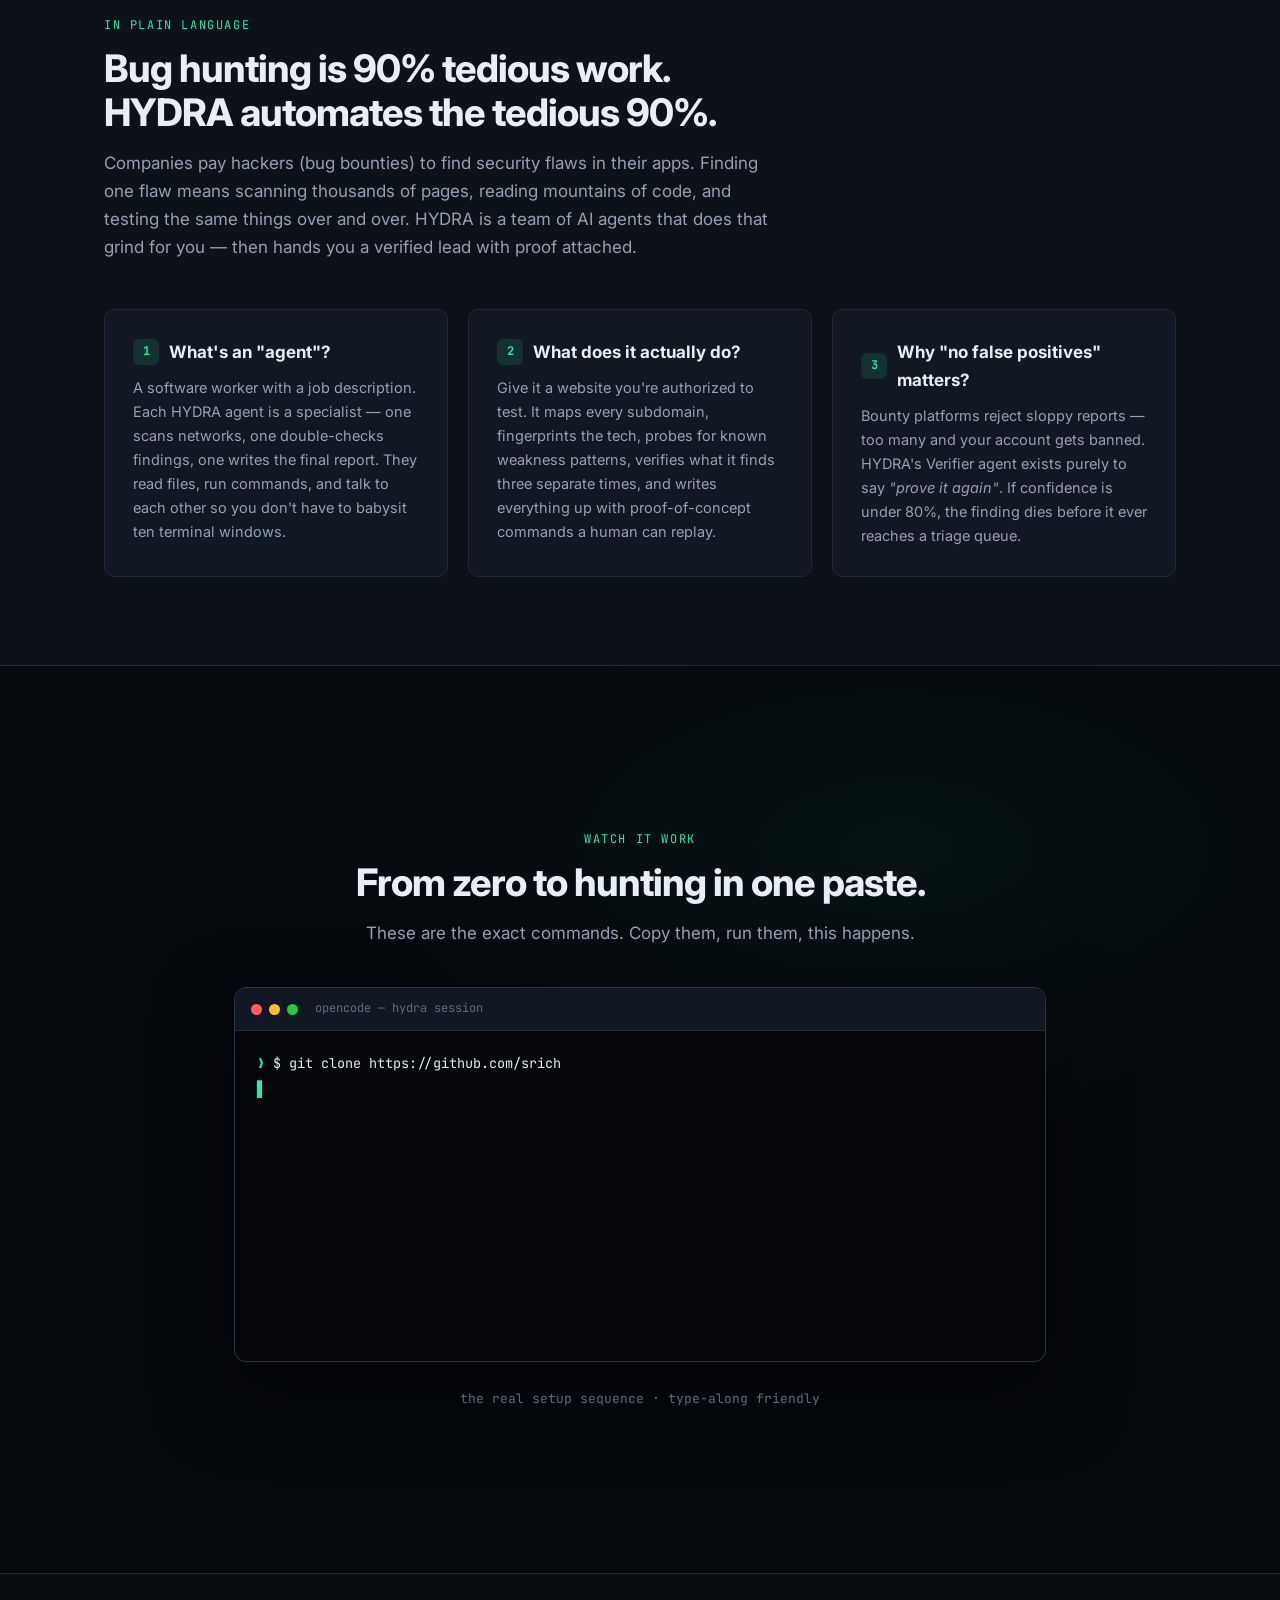
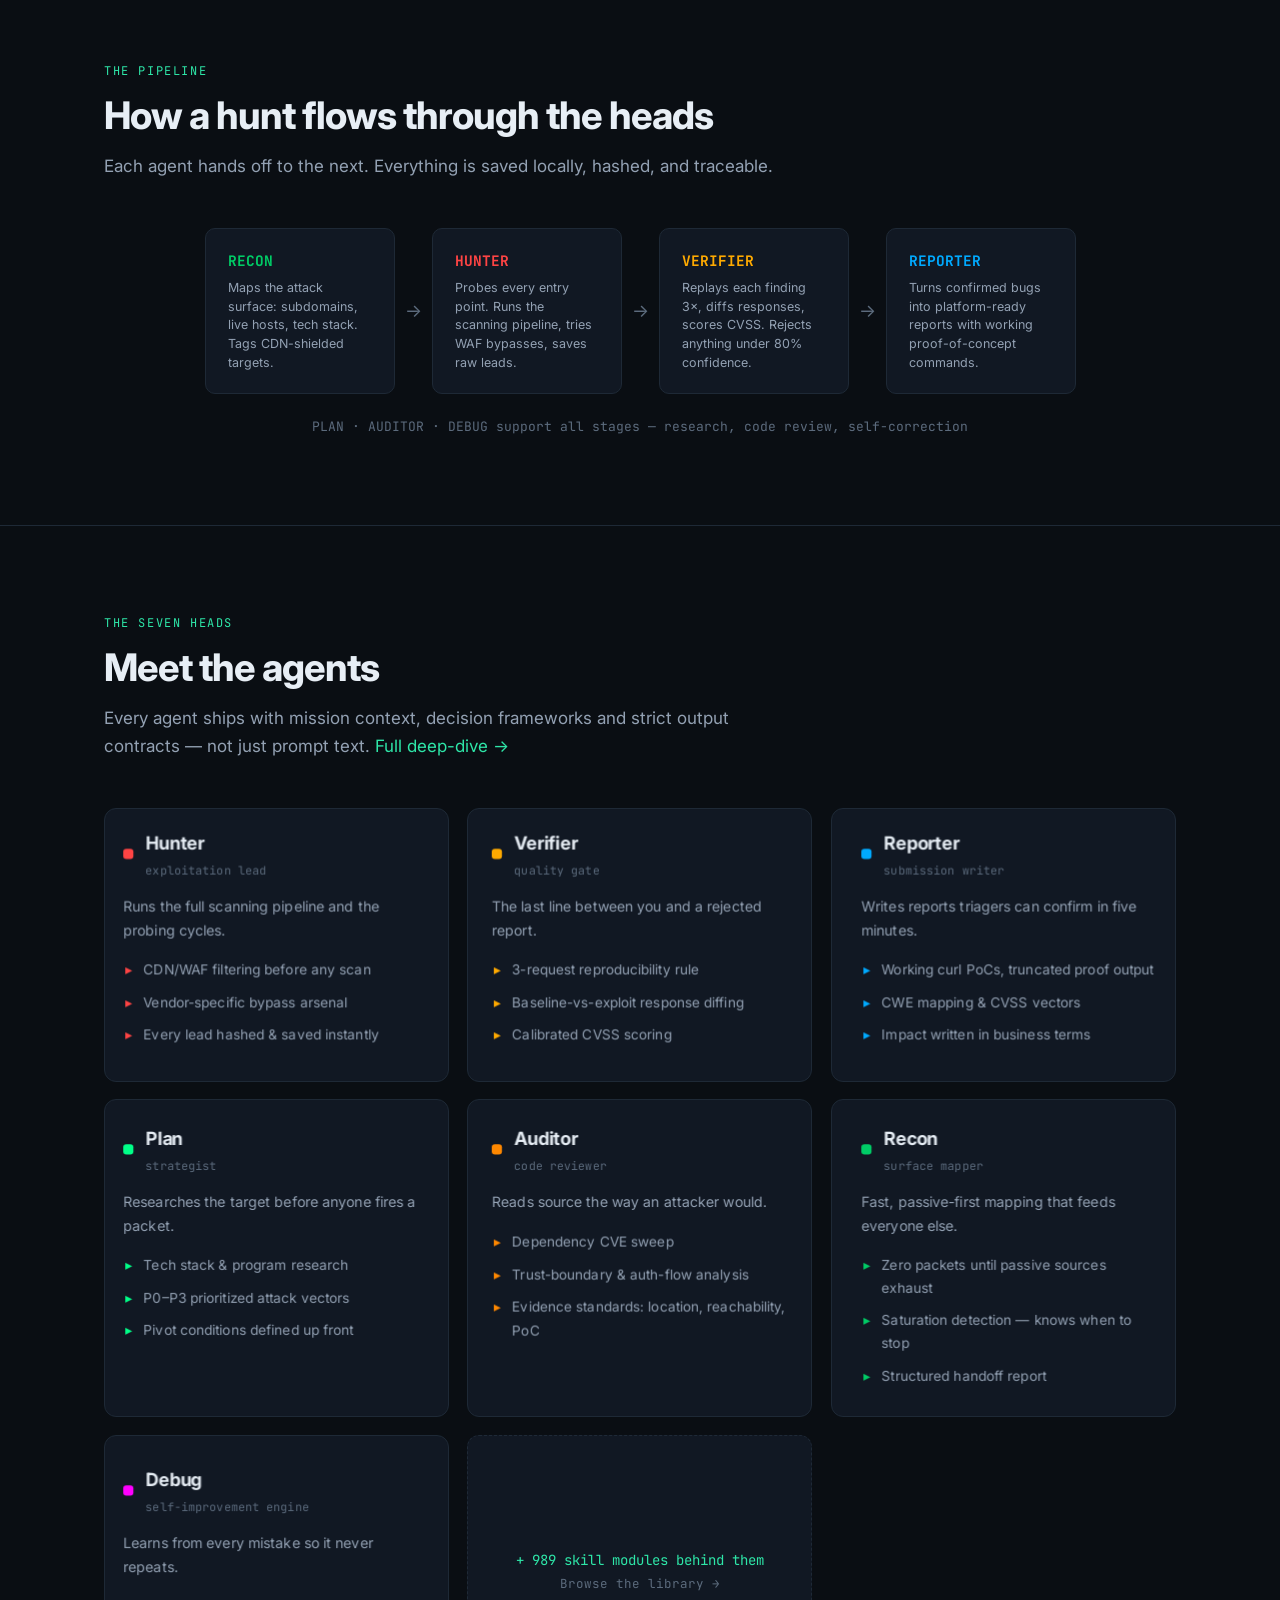
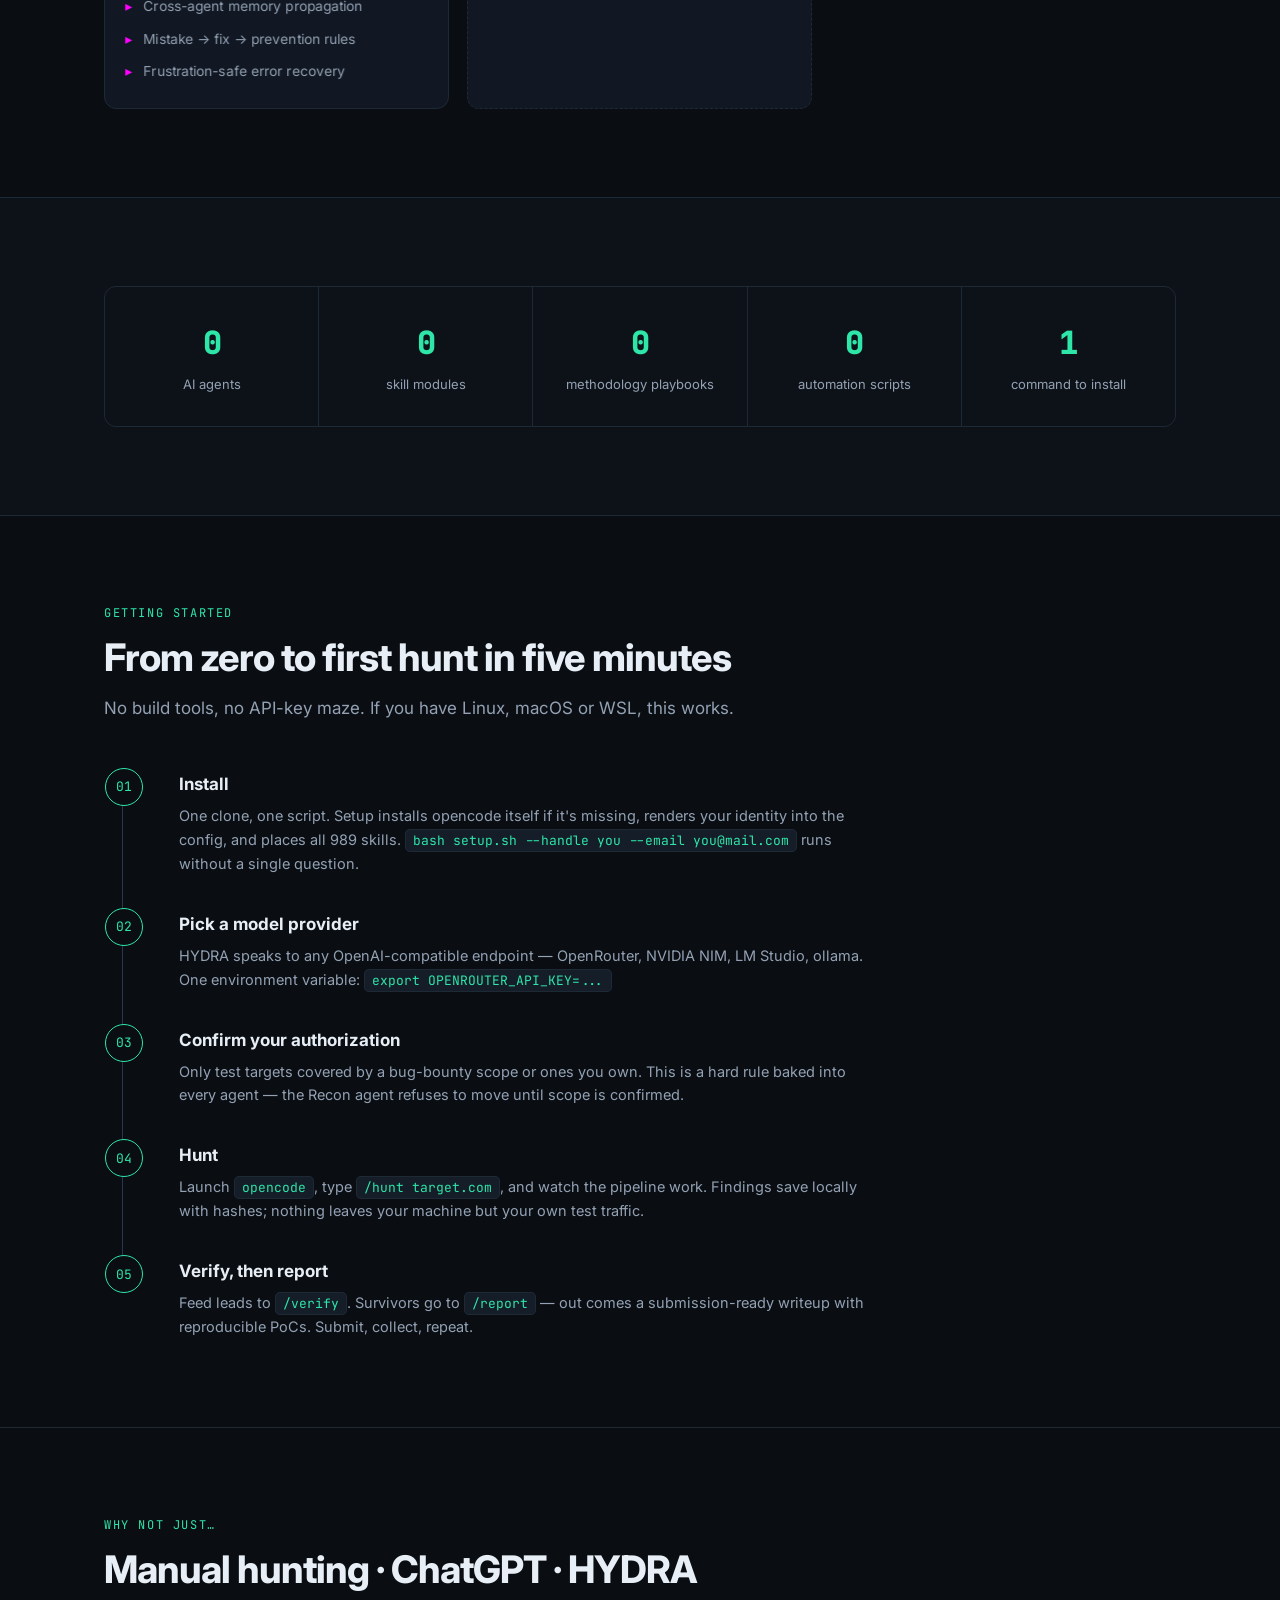
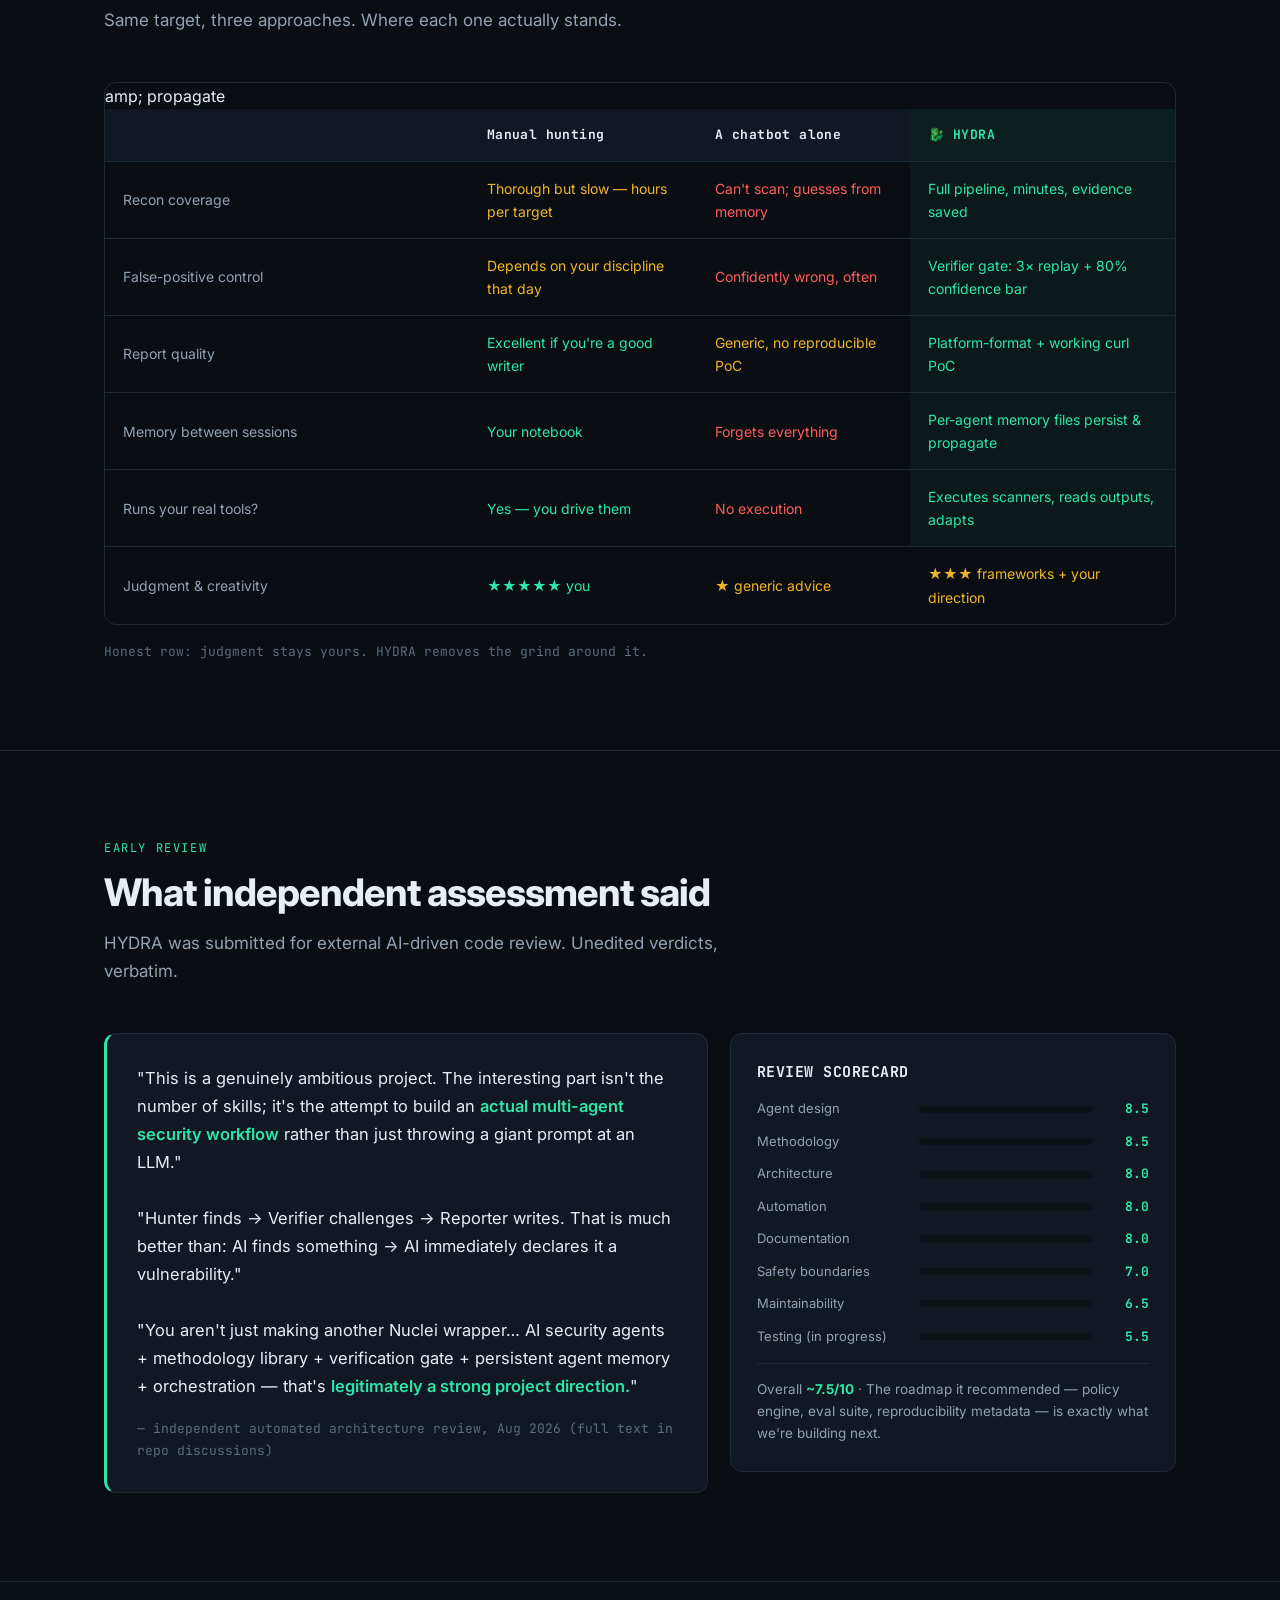
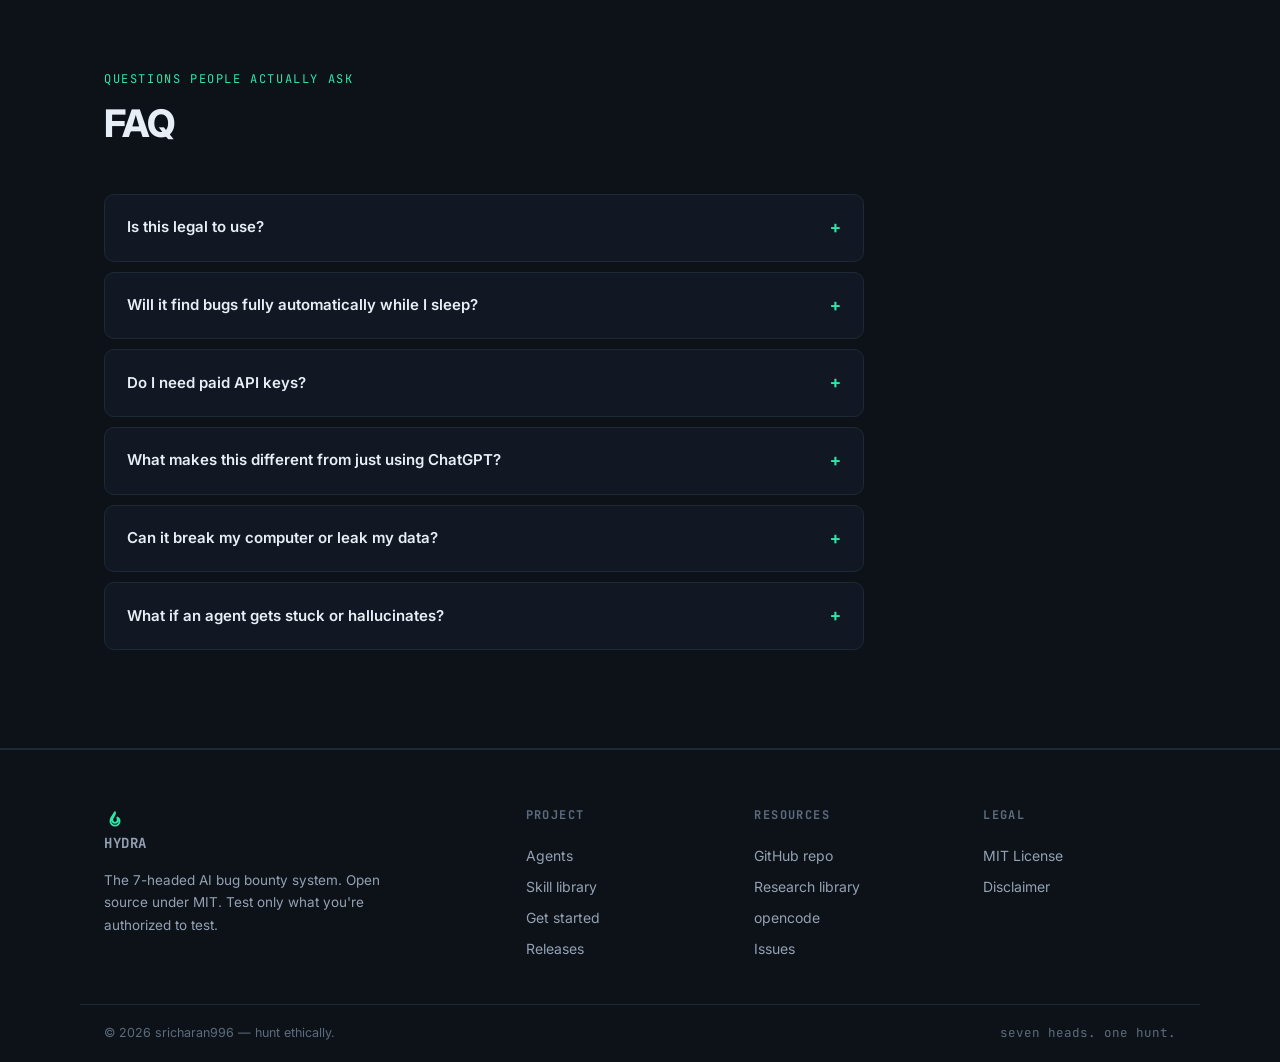
==== commit 7f2fc3db: "v4: 3D card tilt interaction + early-reviews section (real external assessment)" ====
--- a/index.html
+++ b/index.html
@@ -268,6 +268,39 @@
   </div>
 </section>
 
+
+<section id="reviews">
+  <div class="wrap">
+    <div class="sec-head rv">
+      <span class="sec-kicker">Early review</span>
+      <h2>What independent assessment said</h2>
+      <p class="sec-sub">HYDRA was submitted for external AI-driven code review. Unedited verdicts, verbatim.</p>
+    </div>
+    <div class="rev-wrap">
+      <div class="rev-quote rv">
+        "This is a genuinely ambitious project. The interesting part isn't the number of skills; it's the attempt to build an <em>actual multi-agent security workflow</em> rather than just throwing a giant prompt at an LLM."
+        <br><br>
+        "Hunter finds → Verifier challenges → Reporter writes. That is much better than: AI finds something → AI immediately declares it a vulnerability."
+        <br><br>
+        "You aren't just making another Nuclei wrapper… AI security agents + methodology library + verification gate + persistent agent memory + orchestration — that's <em>legitimately a strong project direction.</em>"
+        <span class="src">— independent automated architecture review, Aug 2026 (full text in repo discussions)</span>
+      </div>
+      <div class="rev-score rv">
+        <h3>REVIEW SCORECARD</h3>
+        <div class="srow"><span>Agent design</span><div class="bar"><i data-w="85"></i></div><b>8.5</b></div>
+        <div class="srow"><span>Methodology</span><div class="bar"><i data-w="85"></i></div><b>8.5</b></div>
+        <div class="srow"><span>Architecture</span><div class="bar"><i data-w="80"></i></div><b>8.0</b></div>
+        <div class="srow"><span>Automation</span><div class="bar"><i data-w="80"></i></div><b>8.0</b></div>
+        <div class="srow"><span>Documentation</span><div class="bar"><i data-w="80"></i></div><b>8.0</b></div>
+        <div class="srow"><span>Safety boundaries</span><div class="bar"><i data-w="70"></i></div><b>7.0</b></div>
+        <div class="srow"><span>Maintainability</span><div class="bar"><i data-w="65"></i></div><b>6.5</b></div>
+        <div class="srow"><span>Testing (in progress)</span><div class="bar"><i data-w="55"></i></div><b>5.5</b></div>
+        <div class="rev-verdict">Overall <b>~7.5/10</b> · The roadmap it recommended — policy engine, eval suite, reproducibility metadata — is exactly what we're building next.</div>
+      </div>
+    </div>
+  </div>
+</section>
+
 <section class="plain" id="faq">
   <div class="wrap">
     <div class="sec-head rv">
--- a/assets/style.css
+++ b/assets/style.css
@@ -192,3 +192,29 @@
 .ha-name{display:inline-flex;align-items:center;gap:7px;font-family:var(--mono);font-size:15px;font-weight:700;color:var(--text);border:1px solid var(--border2);background:rgba(255,255,255,.03);padding:7px 18px;border-radius:99px;transition:.2s}
 .ha-name svg{color:var(--accent)}
 .ha-name:hover{border-color:var(--accent);color:var(--accent);text-decoration:none}
+
+/* ---- v4: 3D tilt cards + dimensional reveals ---- */
+.agent-grid{perspective:1200px}
+.acard{transform-style:preserve-3d;will-change:transform}
+.acard:hover{box-shadow:0 18px 50px rgba(0,0,0,.45)}
+.acard .acard-head,.acard h3,.acard p,.acard ul{transform:translateZ(18px)}
+html.js .rv{opacity:0;transform:translateY(22px) rotateX(7deg);transform-origin:50% top;
+  transition:opacity .55s ease,transform .55s cubic-bezier(.2,.7,.3,1)}
+html.js .rv.on{opacity:1;transform:none}
+
+/* reviews */
+.rev-wrap{display:grid;grid-template-columns:1.15fr .85fr;gap:22px;align-items:start}
+@media(max-width:800px){.rev-wrap{grid-template-columns:1fr}}
+.rev-quote{background:var(--surface);border:1px solid var(--border);border-left:3px solid var(--accent);
+  border-radius:12px;padding:30px;font-size:16.5px;line-height:1.7;color:var(--text)}
+.rev-quote em{color:var(--accent);font-style:normal;font-weight:600}
+.rev-quote .src{margin-top:18px;display:block;color:var(--faint);font-size:13px;font-family:var(--mono)}
+.rev-score{background:var(--surface);border:1px solid var(--border);border-radius:12px;padding:26px}
+.rev-score h3{font-size:15px;margin-bottom:14px;font-family:var(--mono);letter-spacing:.5px}
+.srow{display:flex;align-items:center;gap:12px;margin-bottom:11px}
+.srow span:first-child{width:150px;font-size:13px;color:var(--muted)}
+.bar{flex:1;height:7px;background:var(--bg2);border-radius:99px;overflow:hidden}
+.bar i{display:block;height:100%;background:linear-gradient(90deg,var(--accent-dim),var(--accent));border-radius:99px;width:0;transition:width 1.1s cubic-bezier(.2,.7,.3,1)}
+.srow b{width:44px;text-align:right;font-family:var(--mono);font-size:13px;color:var(--accent)}
+.rev-verdict{margin-top:16px;padding-top:14px;border-top:1px solid var(--border);font-size:13.5px;color:var(--muted)}
+.rev-verdict b{color:var(--accent)}
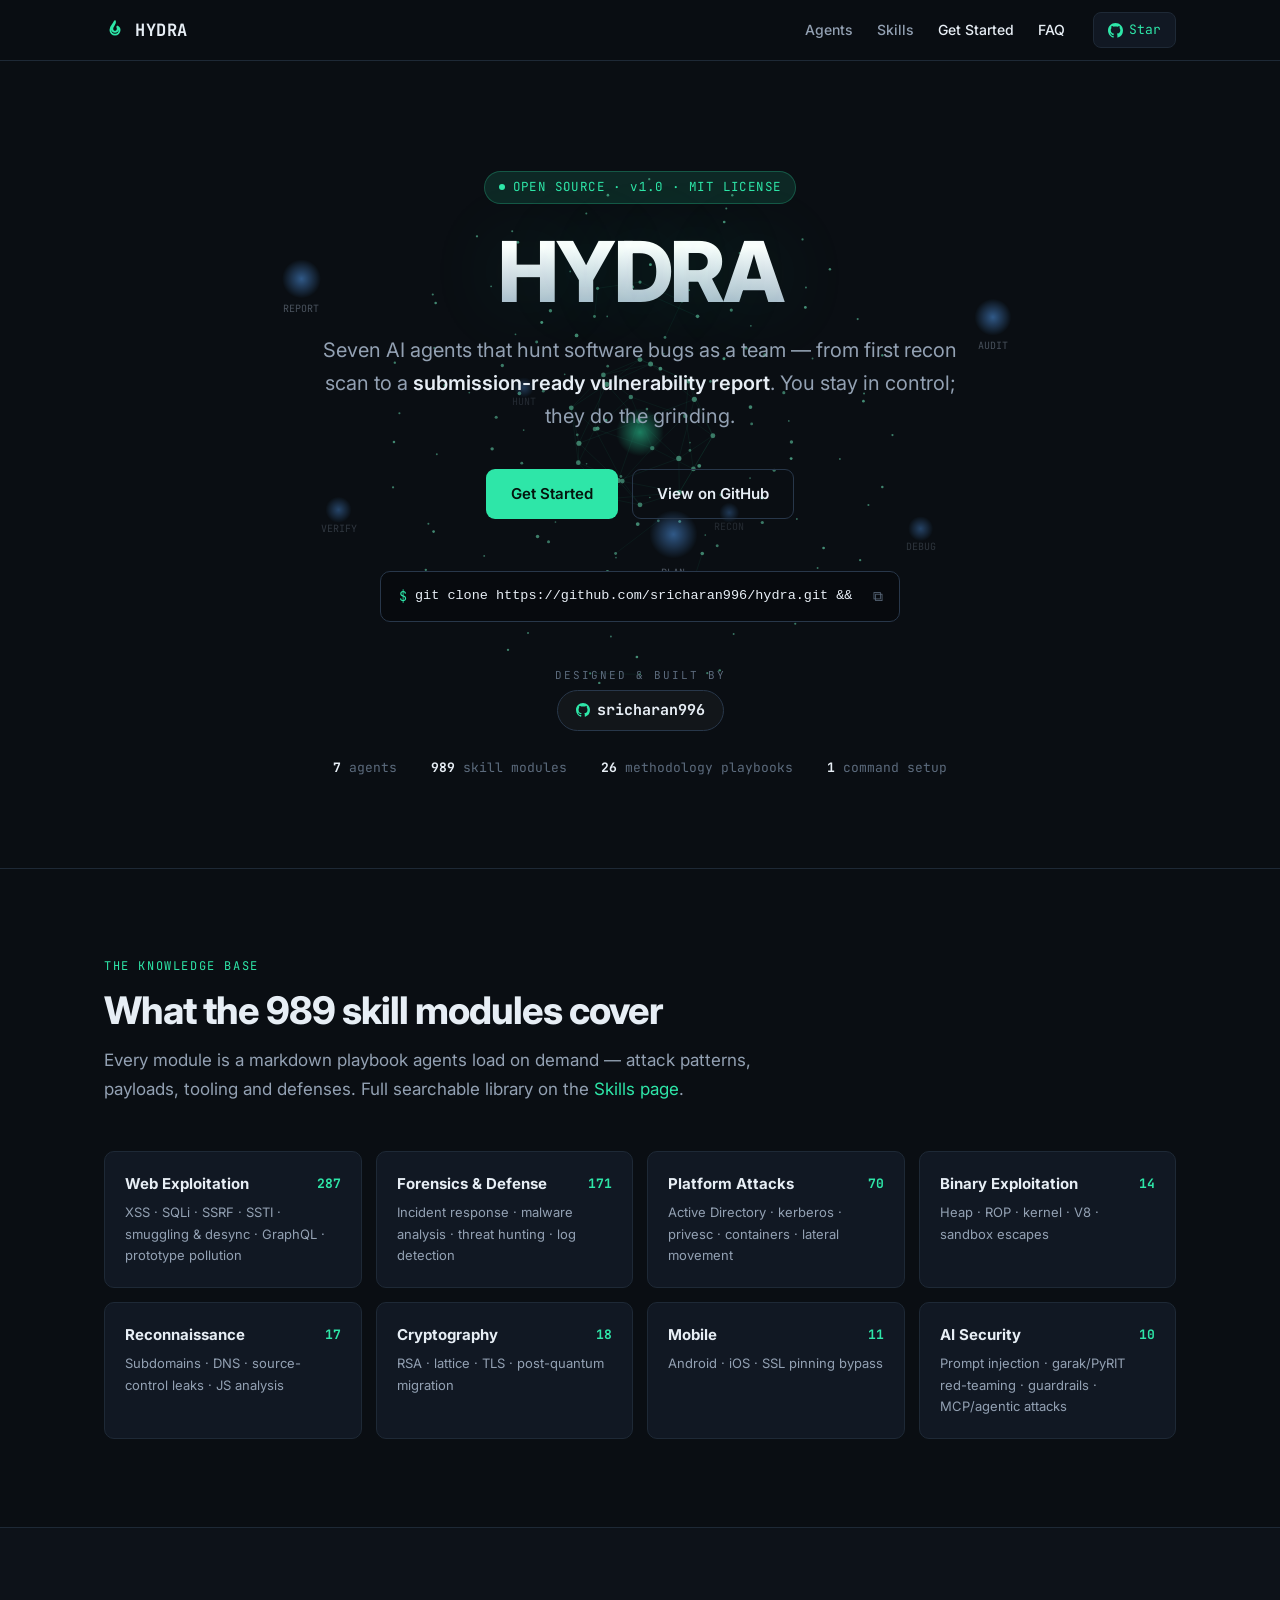
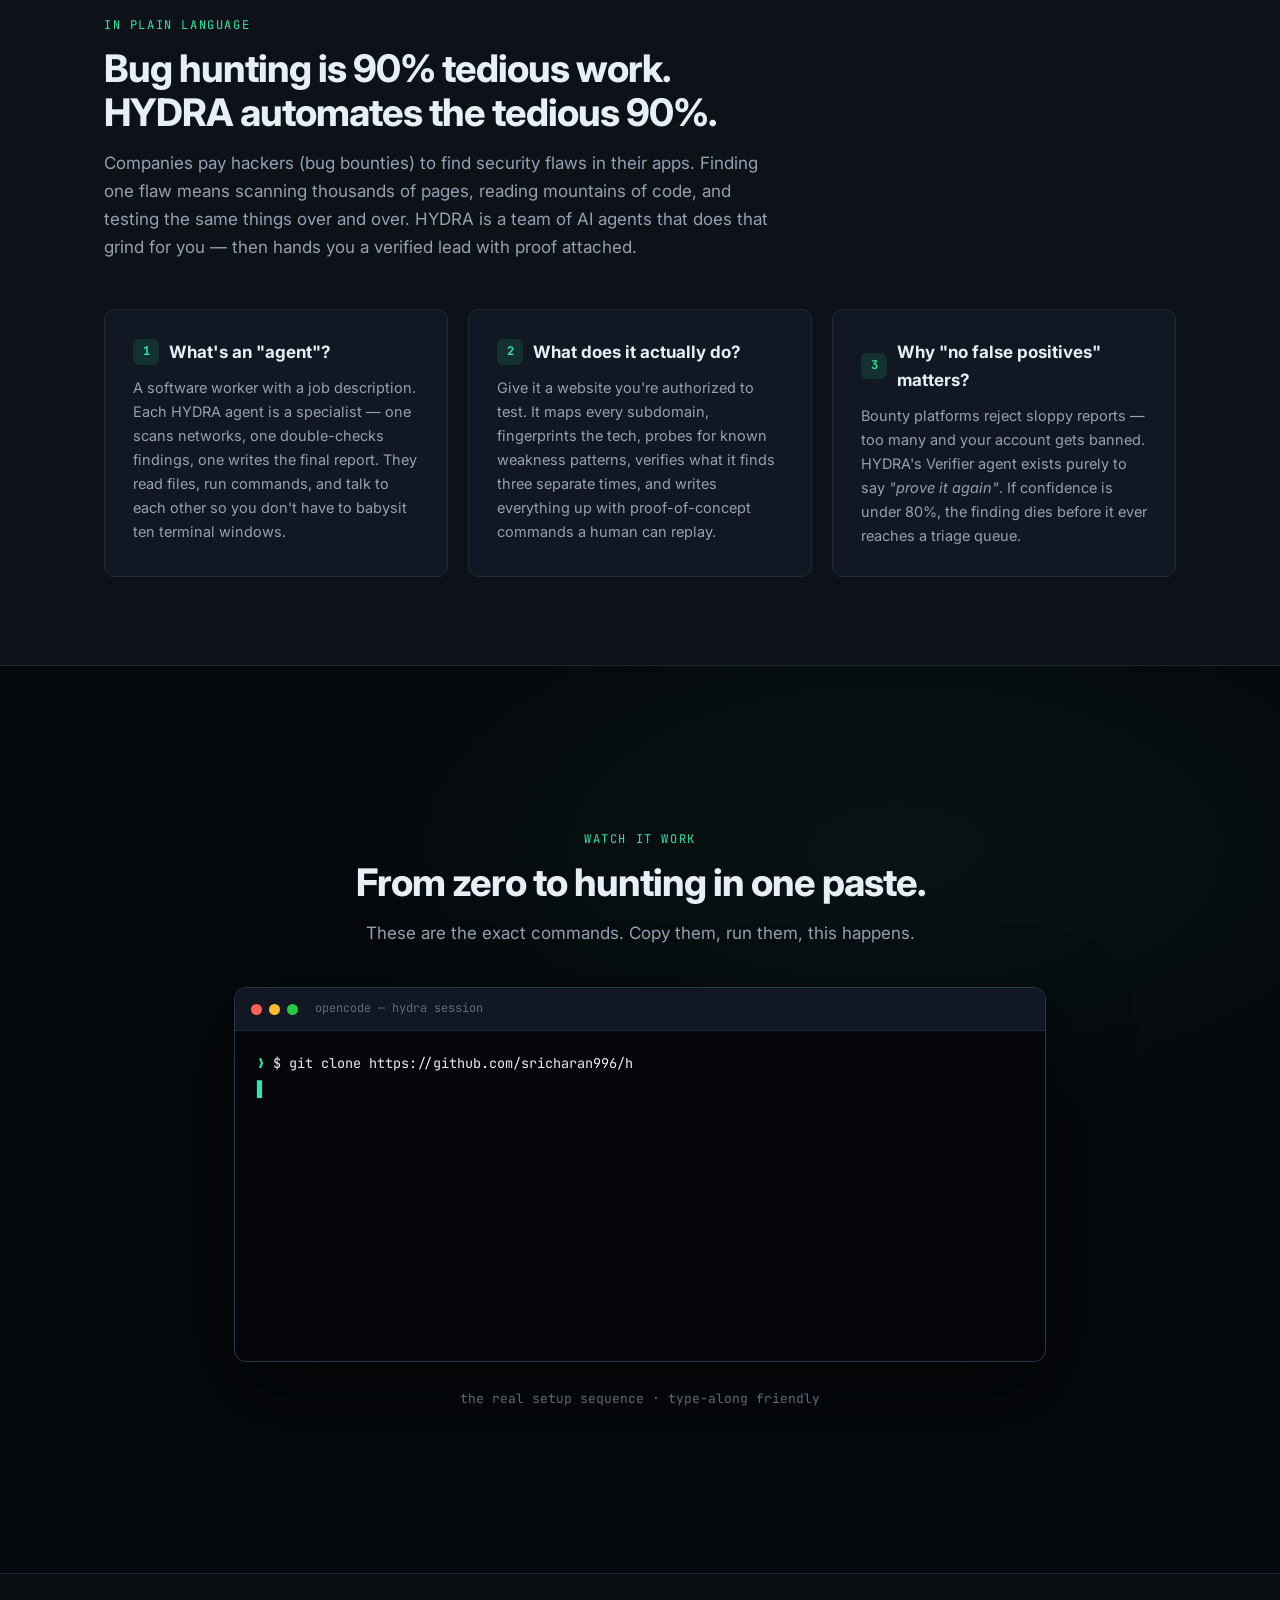
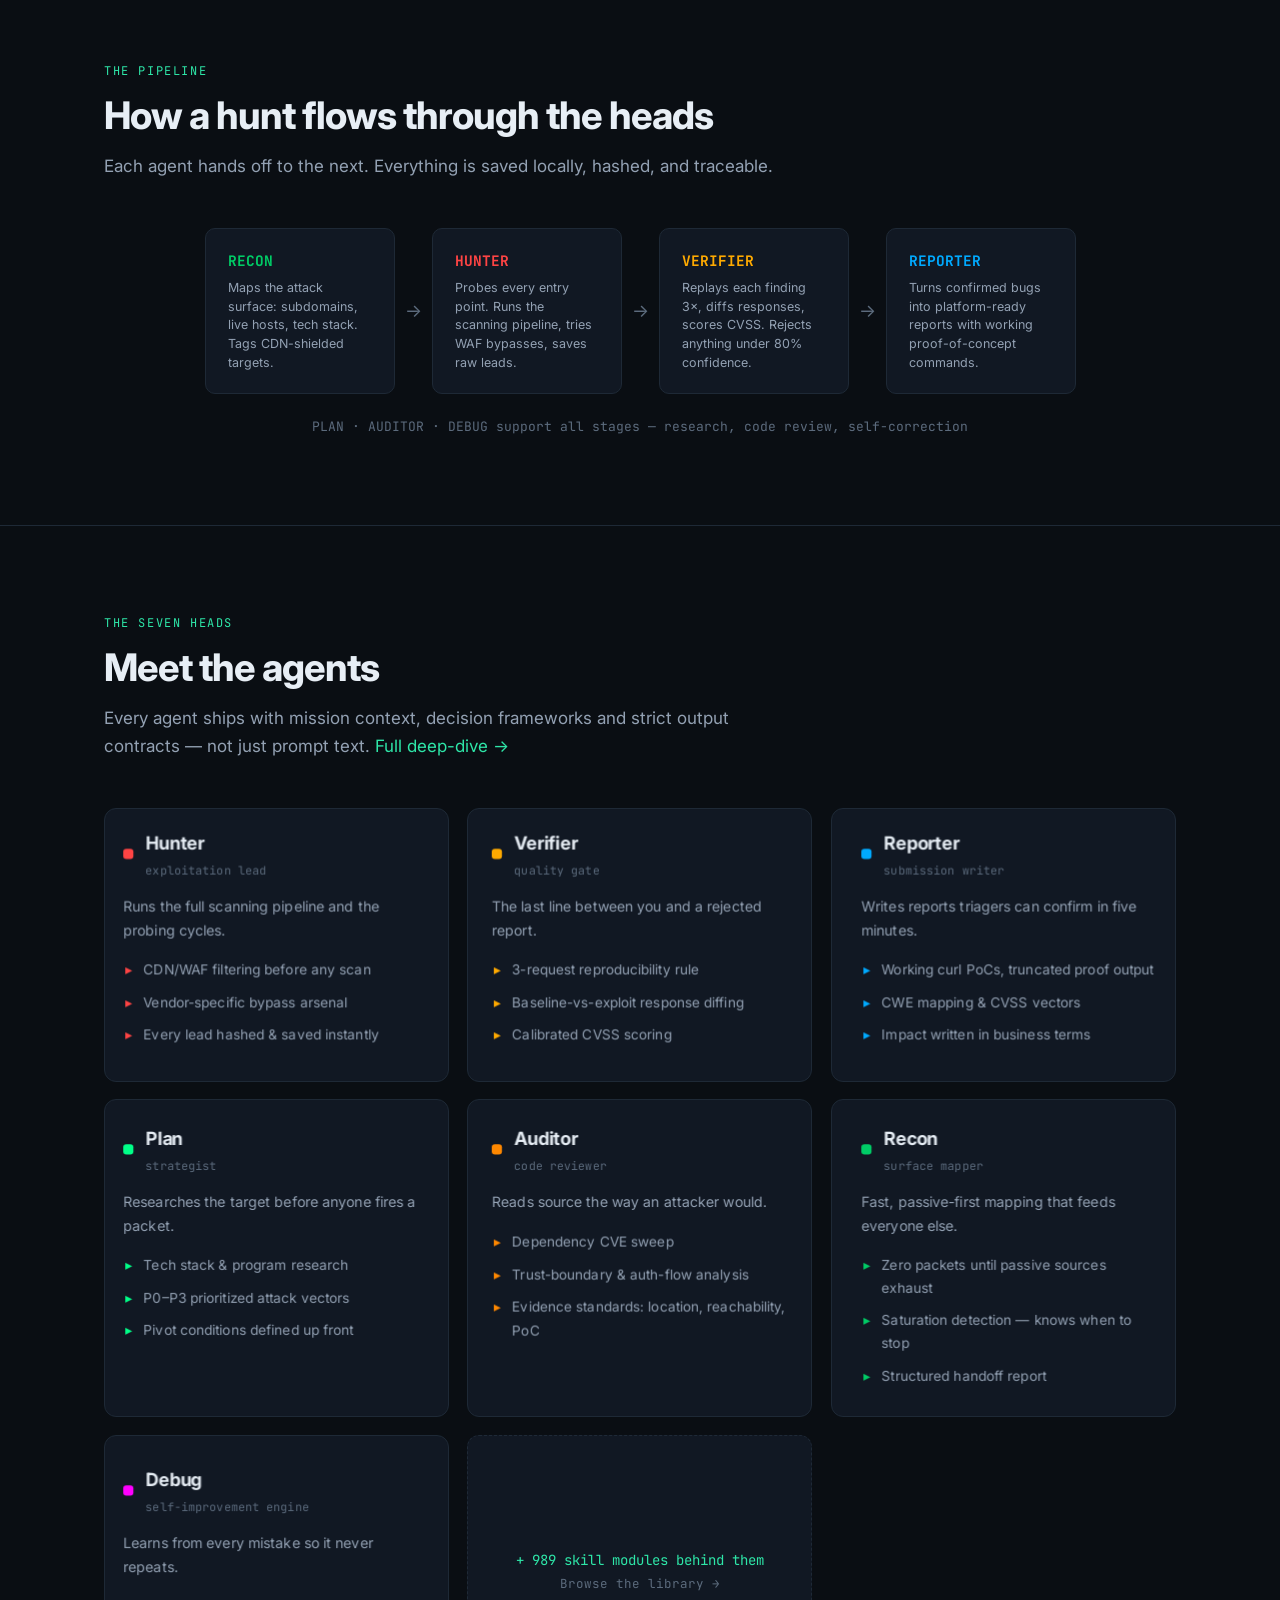
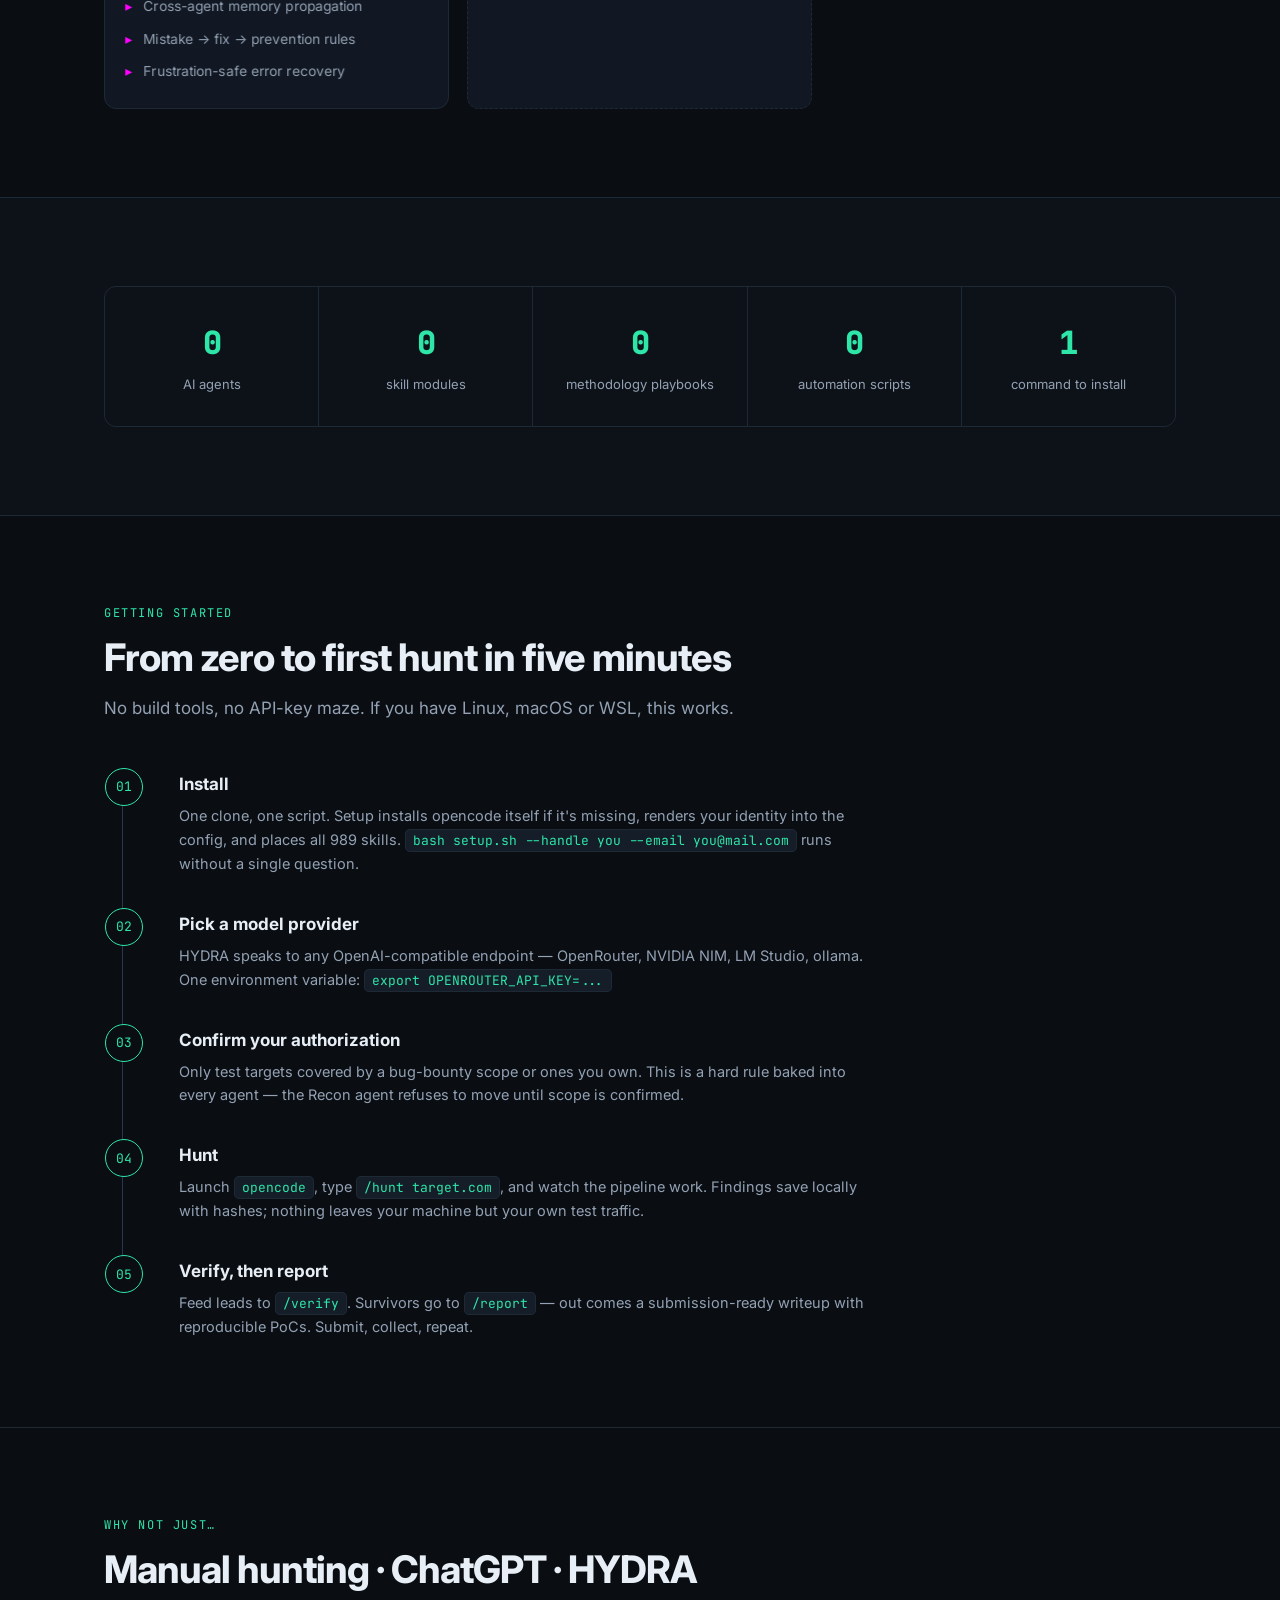
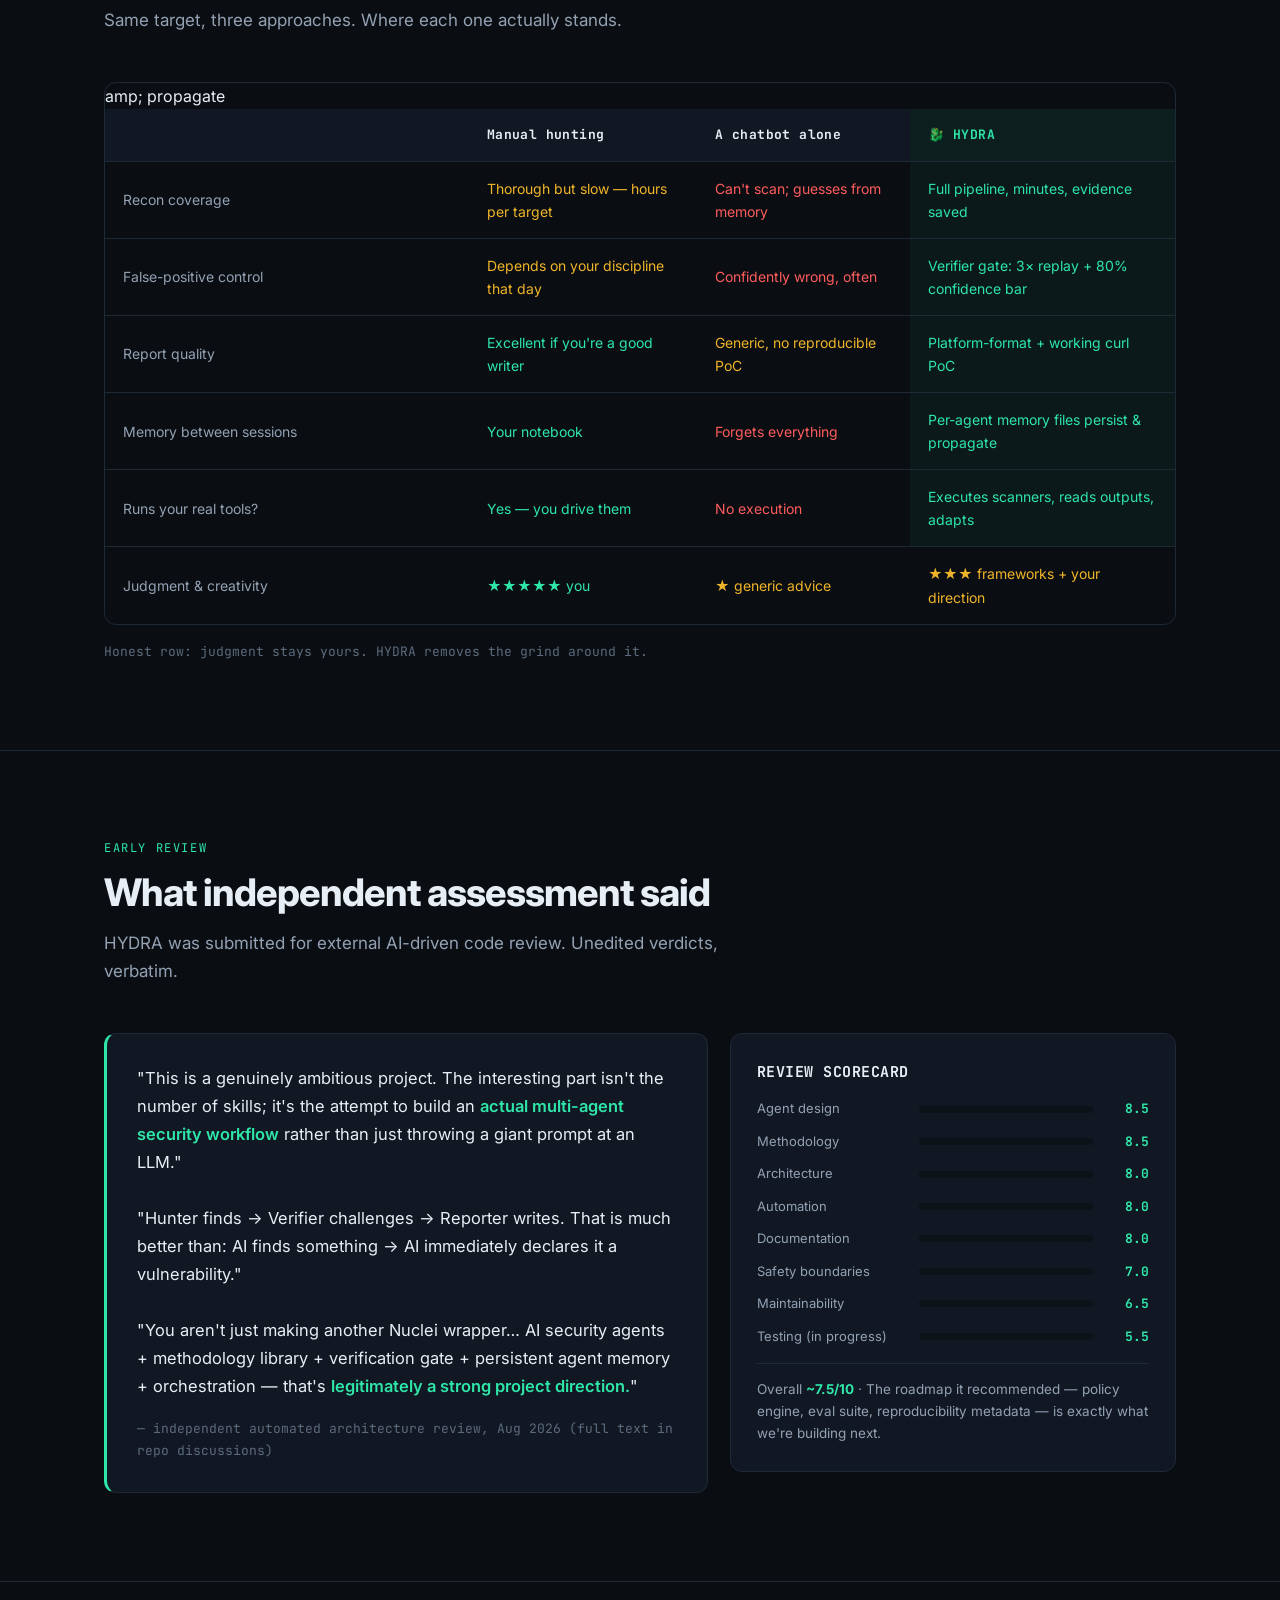
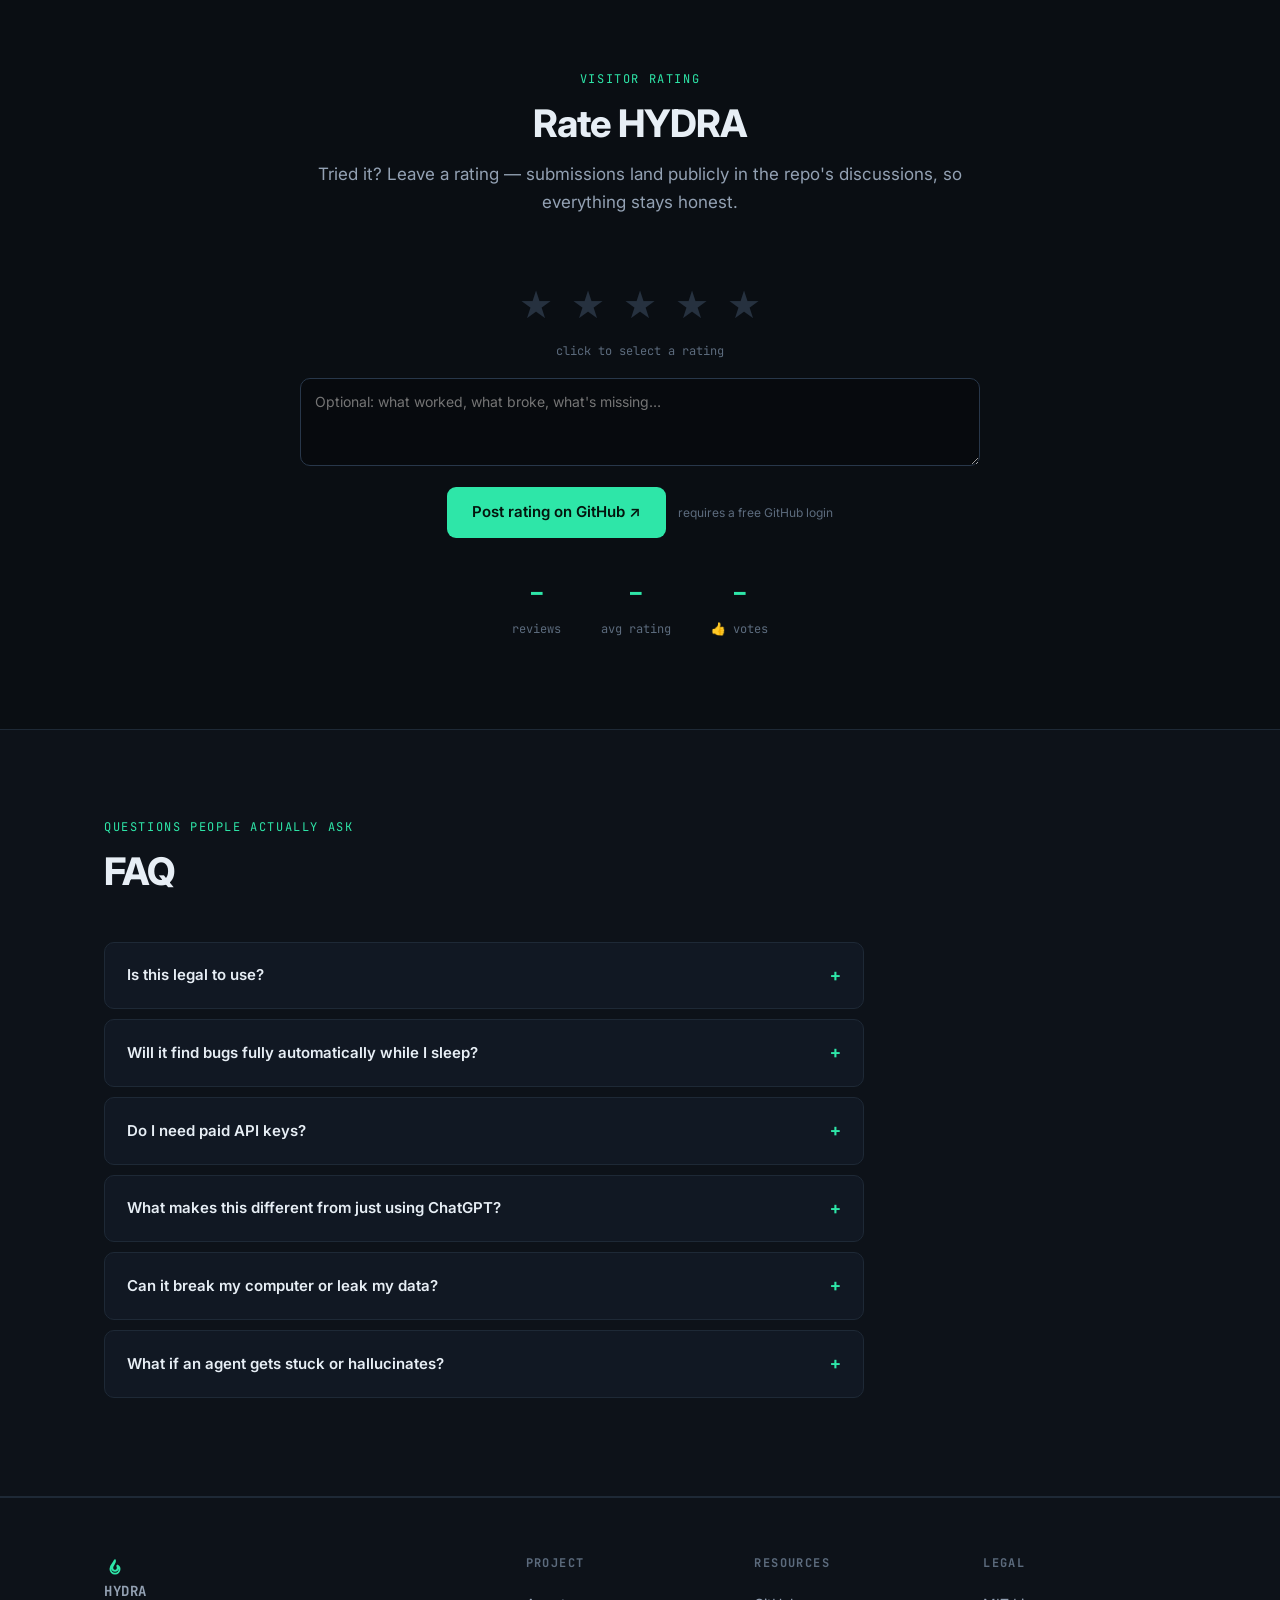
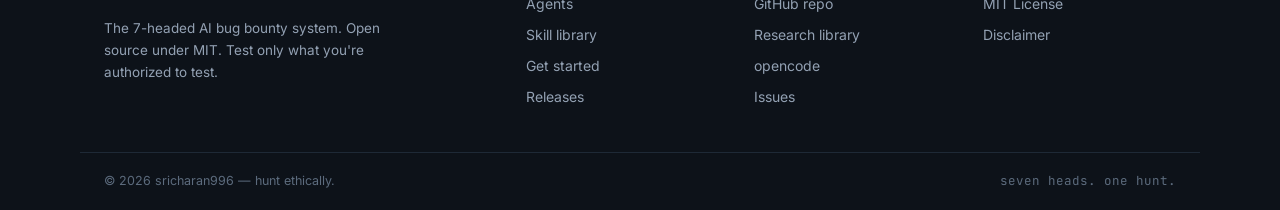
==== commit 228e20c4: "Add visitor rating system: star widget → GitHub discussion + live stats from public API" ====
--- a/index.html
+++ b/index.html
@@ -301,6 +301,33 @@
   </div>
 </section>
 
+
+<section id="rate">
+  <div class="wrap">
+    <div class="sec-head rv" style="text-align:center;margin-left:auto;margin-right:auto">
+      <span class="sec-kicker">Visitor rating</span>
+      <h2>Rate HYDRA</h2>
+      <p class="sec-sub">Tried it? Leave a rating — submissions land publicly in the repo's discussions, so everything stays honest.</p>
+    </div>
+    <div class="rate-wrap rv">
+      <div class="stars" id="stars">
+        <button aria-label="1 star">★</button><button aria-label="2 stars">★</button><button aria-label="3 stars">★</button><button aria-label="4 stars">★</button><button aria-label="5 stars">★</button>
+      </div>
+      <div class="rate-note" id="rate-note">click to select a rating</div>
+      <textarea id="rate-comment" placeholder="Optional: what worked, what broke, what's missing…"></textarea>
+      <div class="rate-actions">
+        <a class="btn btn-primary" id="rate-submit" href="#">Post rating on GitHub ↗</a>
+        <span style="font-size:12px;color:var(--faint)">requires a free GitHub login</span>
+      </div>
+      <div class="rate-stats">
+        <div><b id="rs-count">–</b><span>reviews</span></div>
+        <div><b id="rs-avg">–</b><span>avg rating</span></div>
+        <div><b id="rs-up">–</b><span>👍 votes</span></div>
+      </div>
+    </div>
+  </div>
+</section>
+
 <section class="plain" id="faq">
   <div class="wrap">
     <div class="sec-head rv">
--- a/assets/style.css
+++ b/assets/style.css
@@ -218,3 +218,18 @@
 .srow b{width:44px;text-align:right;font-family:var(--mono);font-size:13px;color:var(--accent)}
 .rev-verdict{margin-top:16px;padding-top:14px;border-top:1px solid var(--border);font-size:13.5px;color:var(--muted)}
 .rev-verdict b{color:var(--accent)}
+
+/* ---- rate HYDRA ---- */
+.rate-wrap{max-width:680px;margin:0 auto;text-align:center}
+.stars{display:inline-flex;gap:10px;margin:22px 0 18px}
+.stars button{background:none;border:none;cursor:pointer;font-size:38px;line-height:1;color:#26313f;transition:color .12s,transform .12s;padding:0 4px}
+.stars button.on{color:var(--amber);text-shadow:0 0 18px rgba(240,180,41,.35)}
+.stars button:hover{transform:scale(1.18)}
+.stars.locked button{cursor:default}
+.rate-note{font-family:var(--mono);font-size:12px;color:var(--faint);min-height:18px;margin-bottom:16px}
+#rate-comment{width:100%;min-height:88px;background:#070a0e;border:1px solid var(--border2);border-radius:10px;color:var(--text);font-family:var(--sans);font-size:14px;padding:14px;resize:vertical;outline:none}
+#rate-comment:focus{border-color:var(--accent-dim)}
+.rate-actions{margin-top:14px;display:flex;gap:12px;justify-content:center;align-items:center}
+.rate-stats{margin-top:34px;display:flex;justify-content:center;gap:40px;font-family:var(--mono)}
+.rate-stats b{display:block;font-size:26px;color:var(--accent)}
+.rate-stats span{font-size:12px;color:var(--faint)}
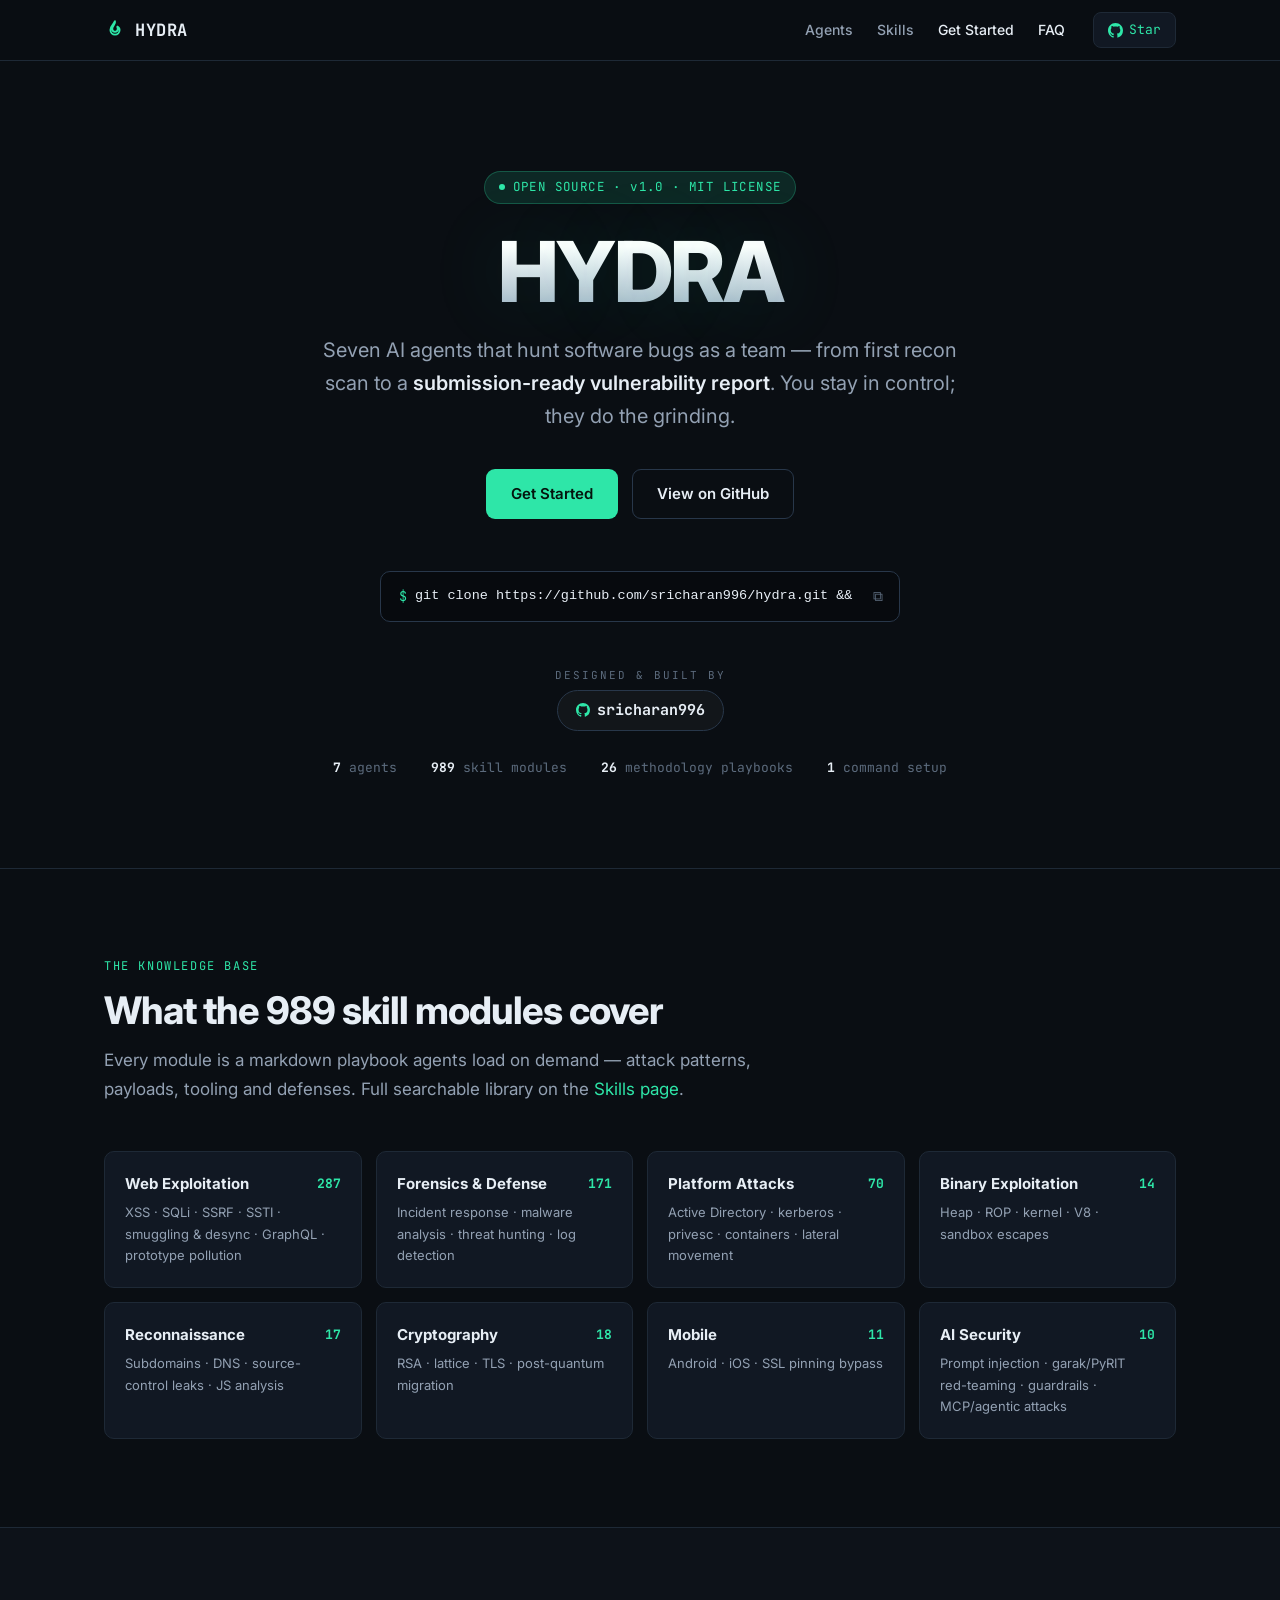
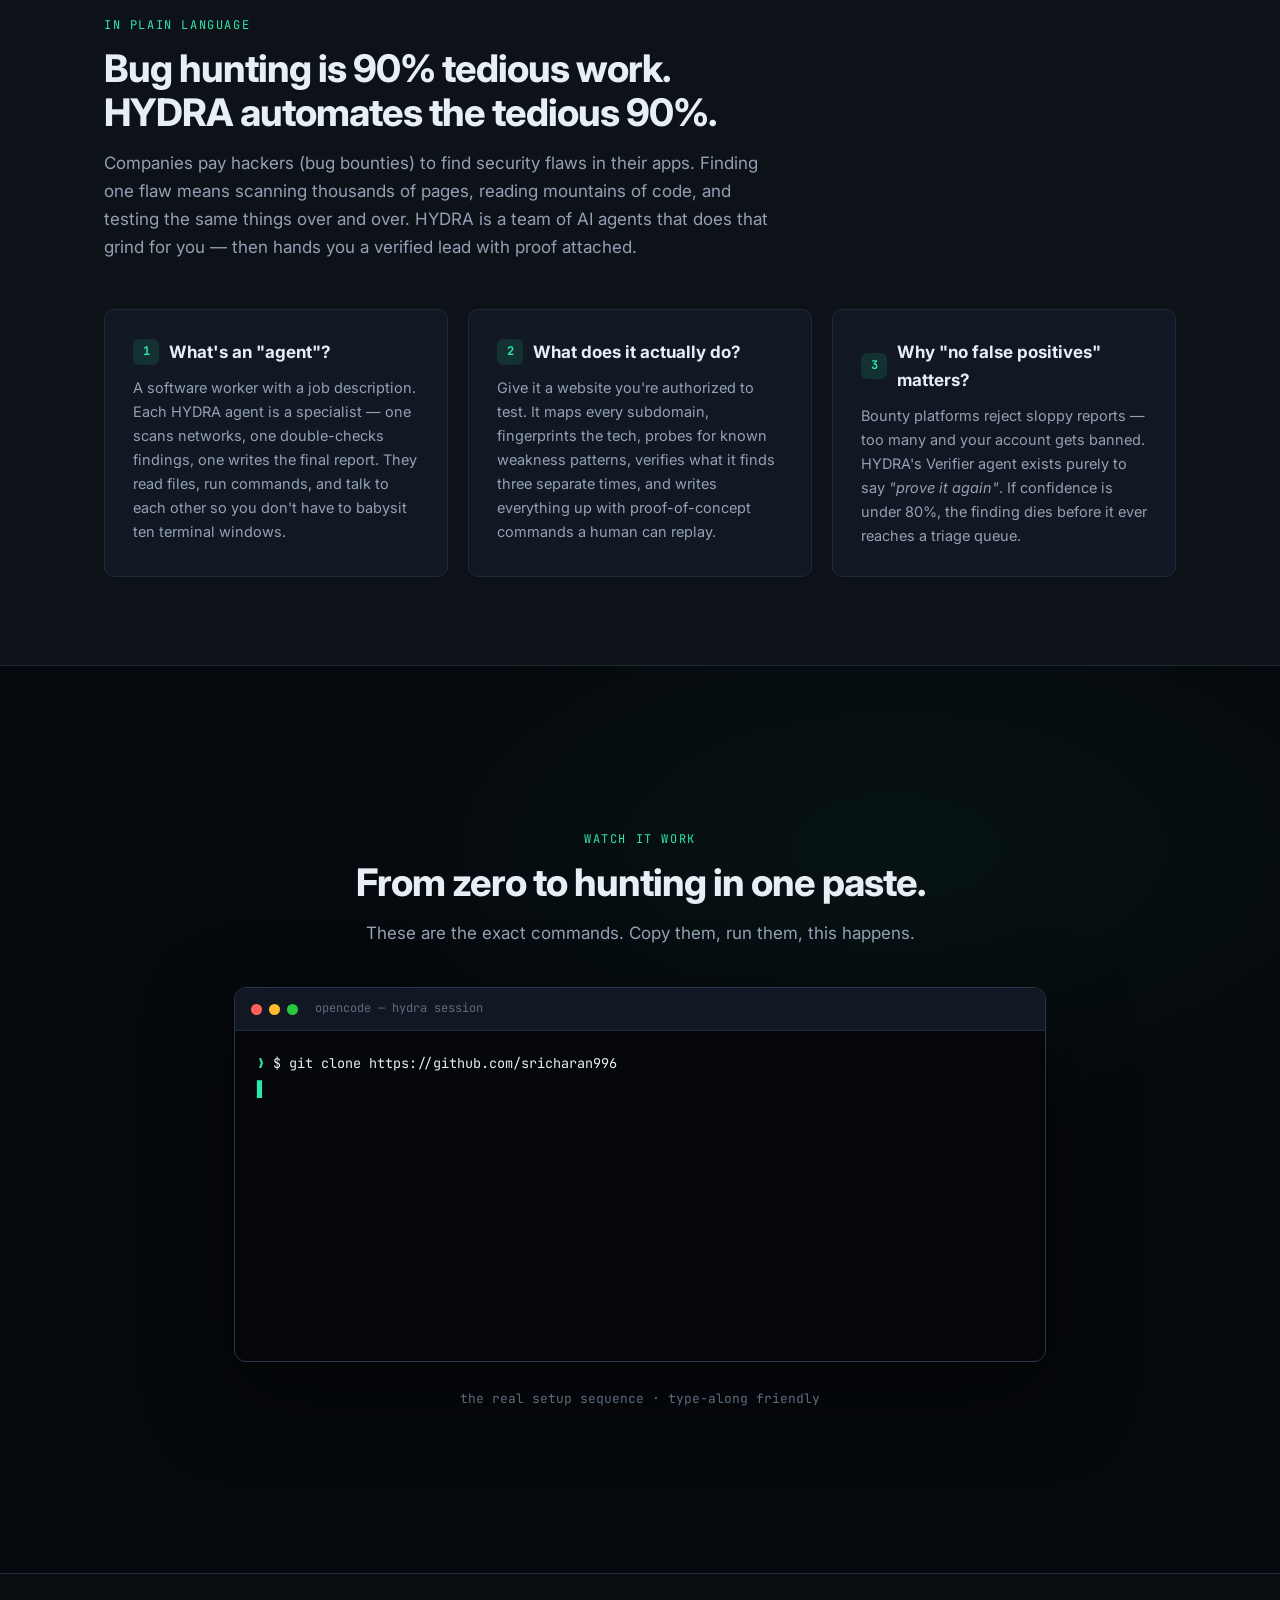
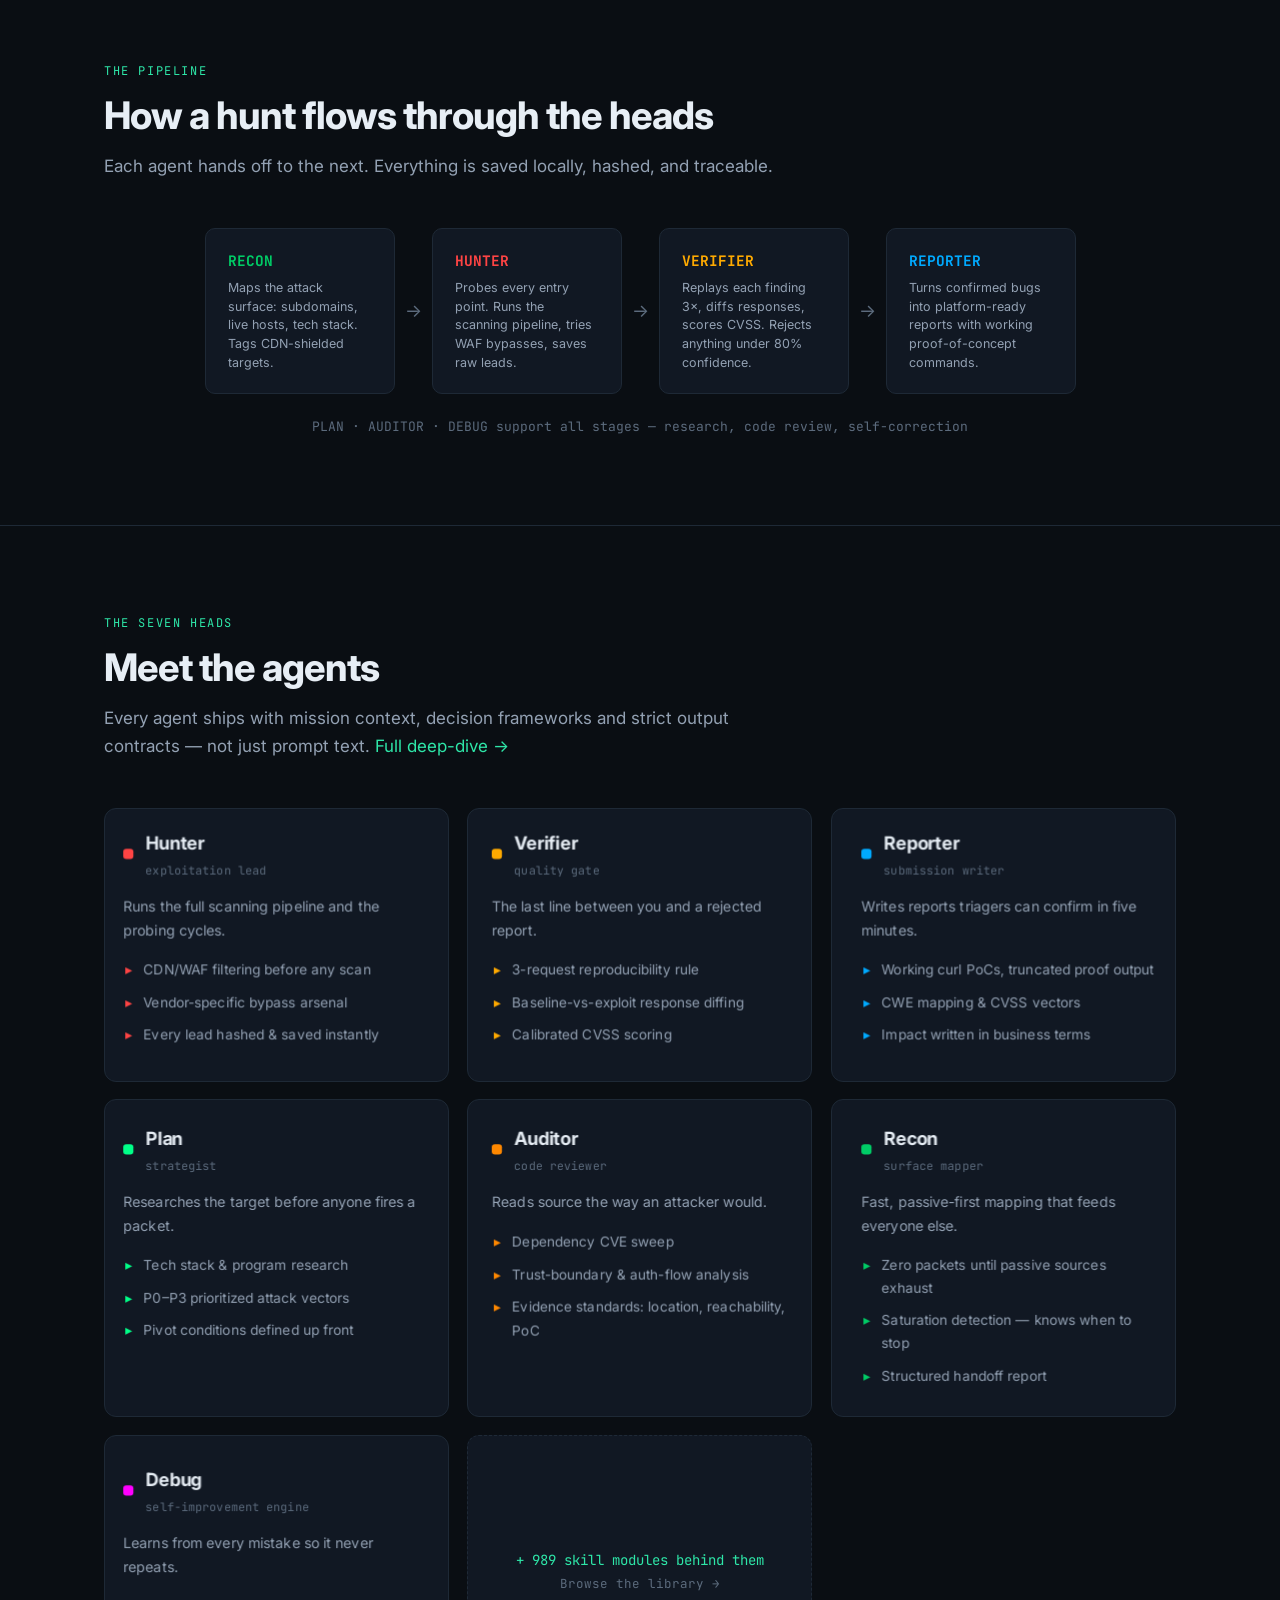
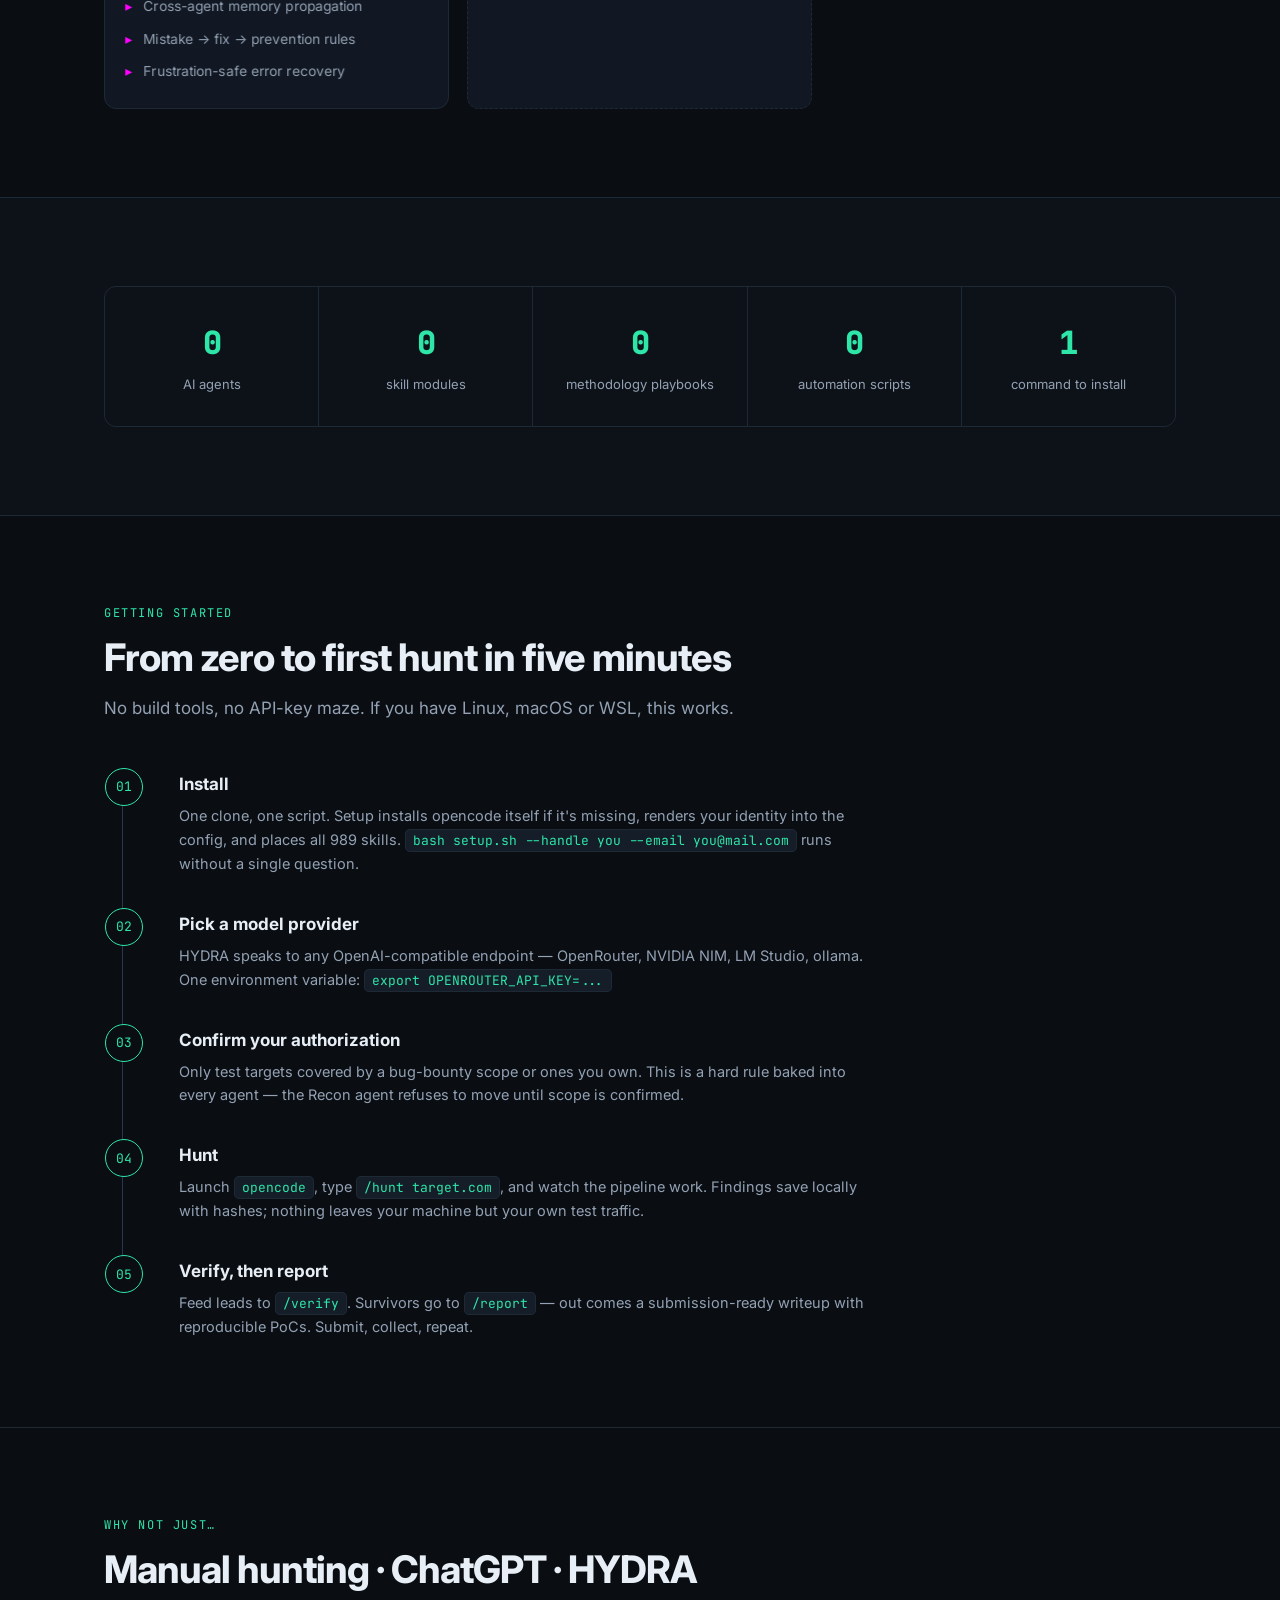
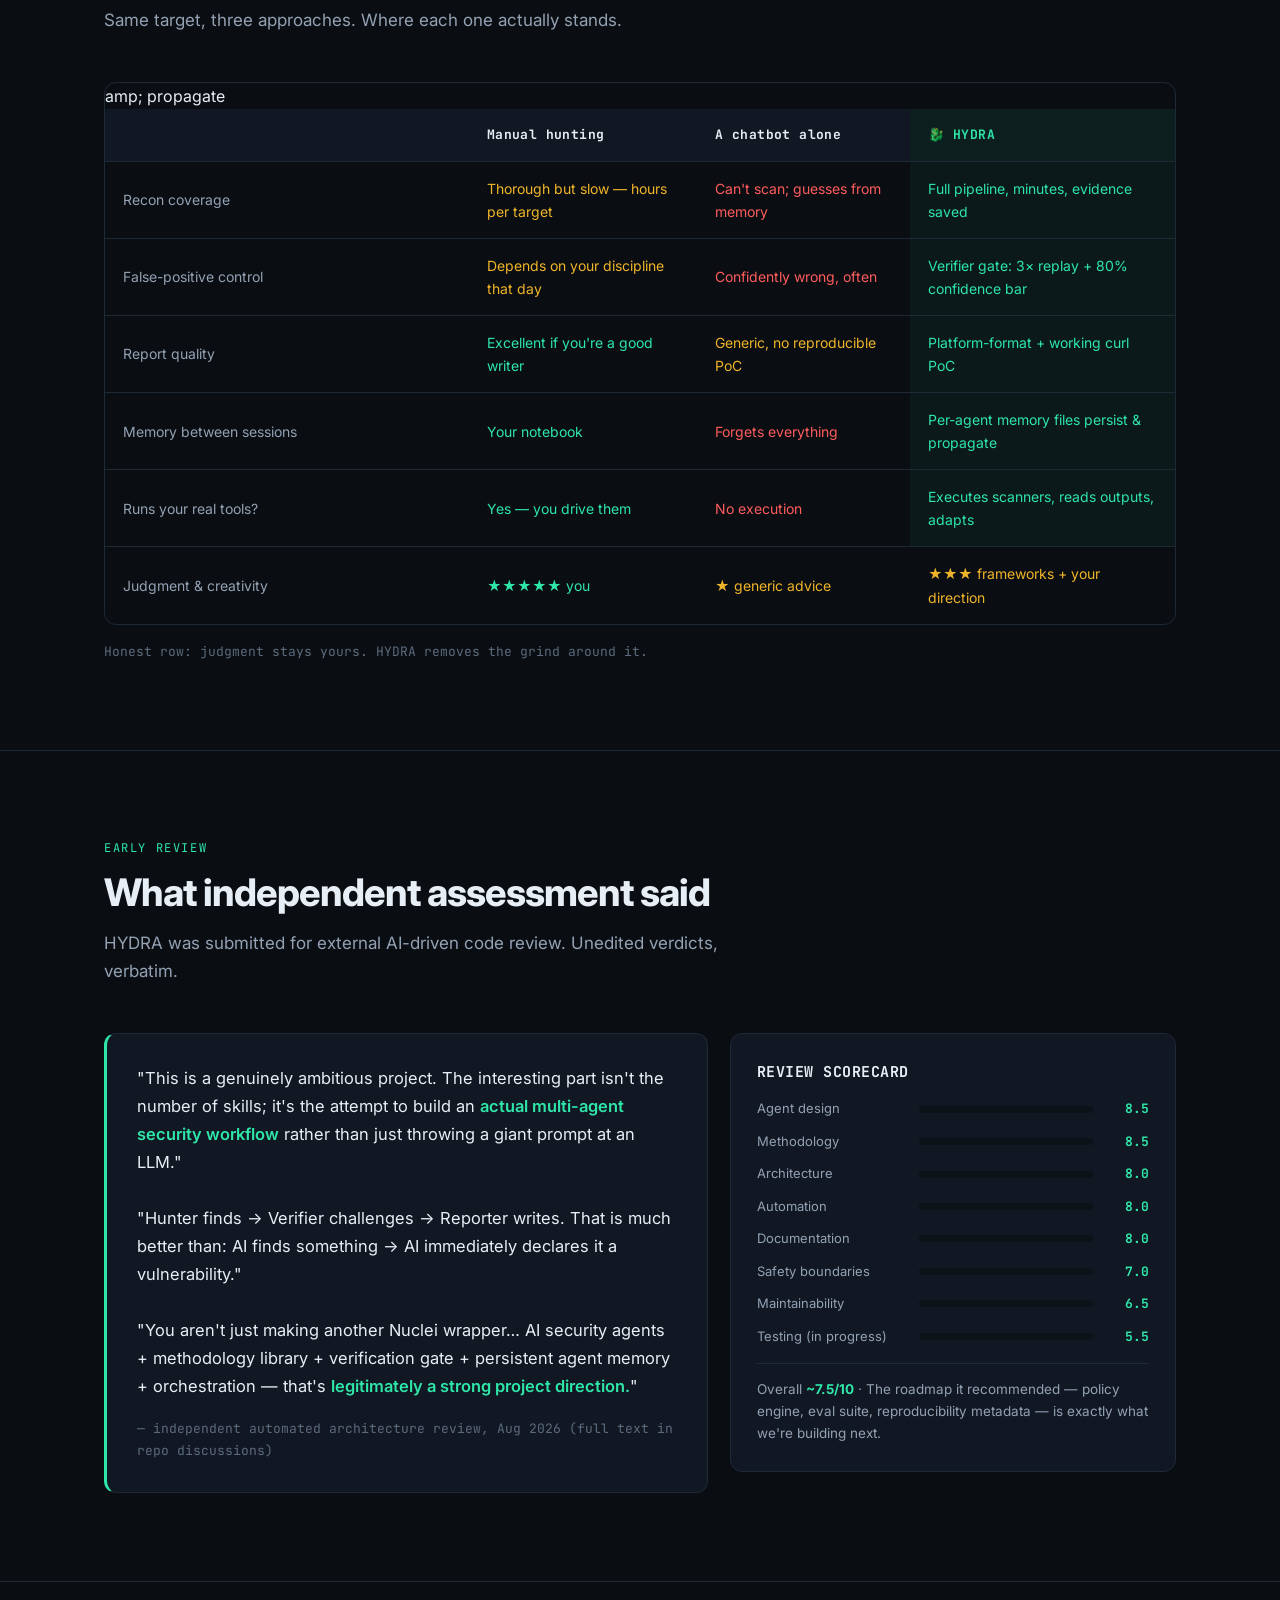
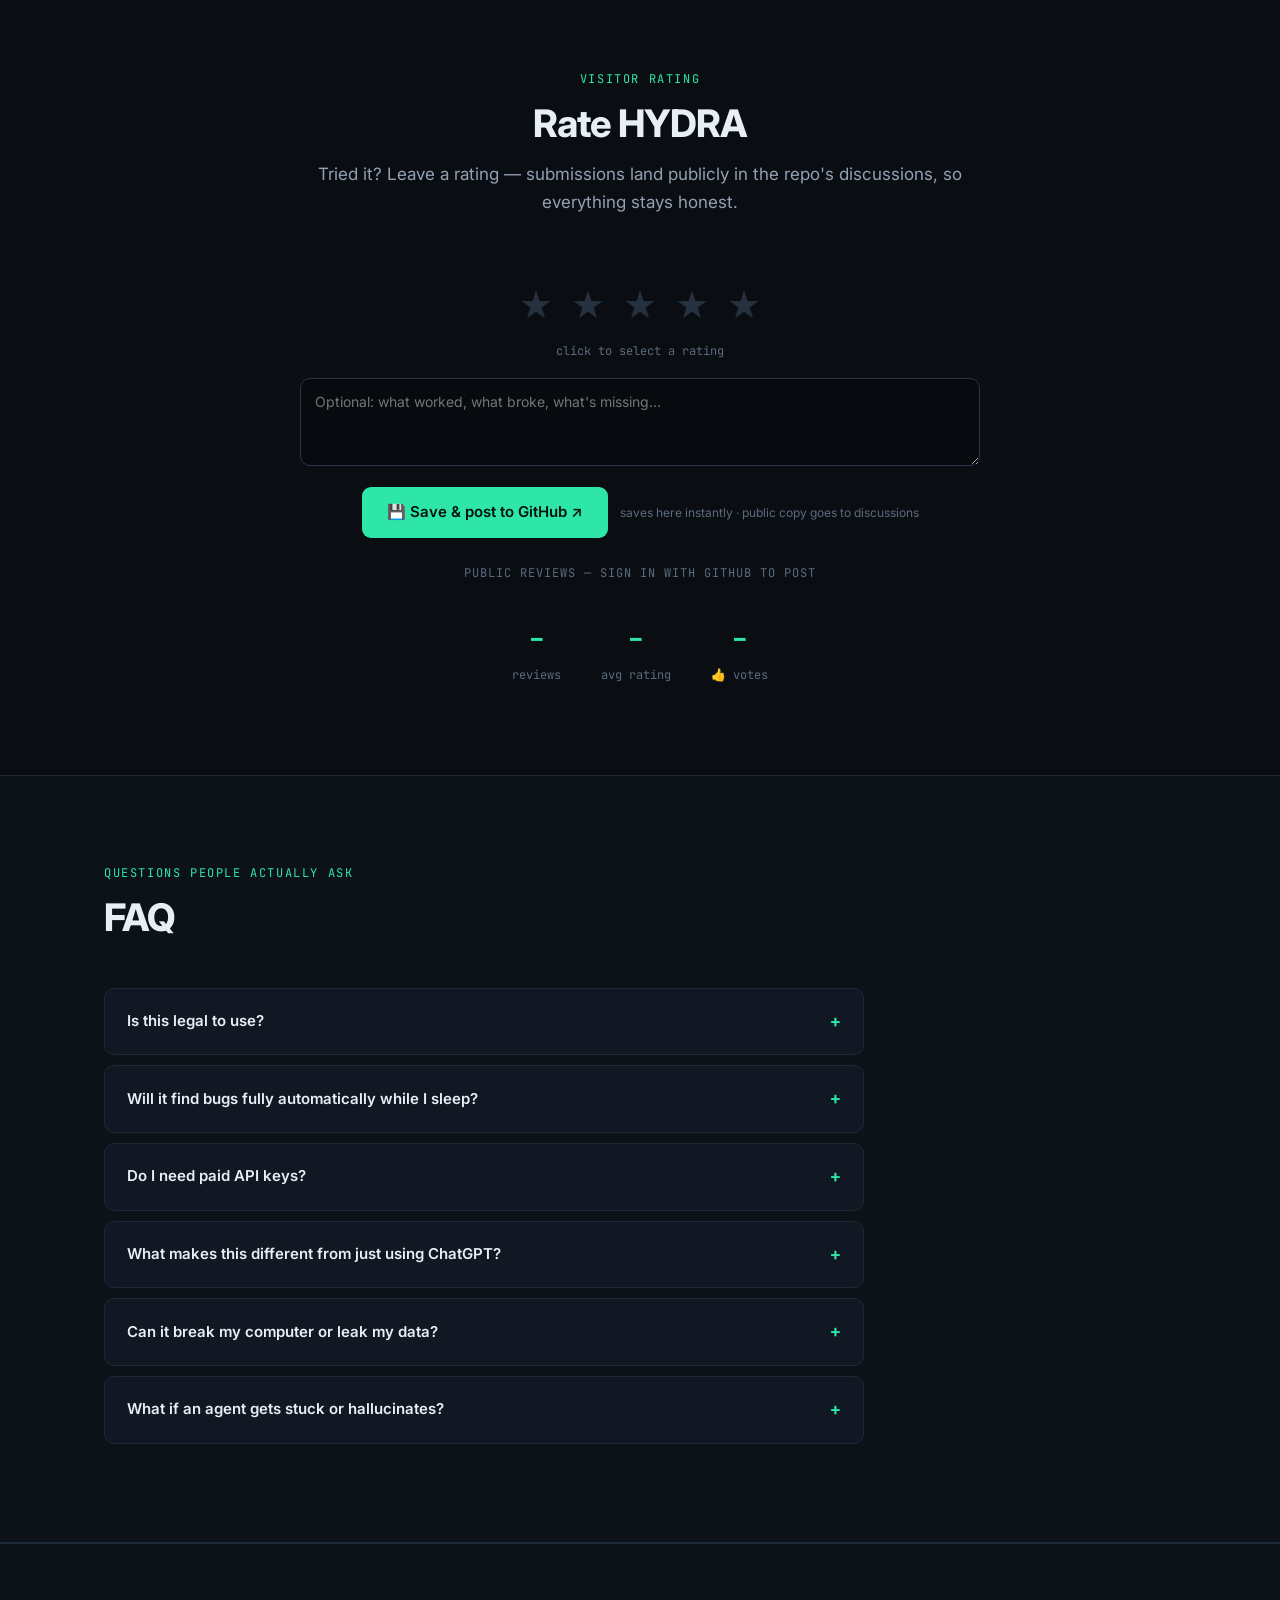
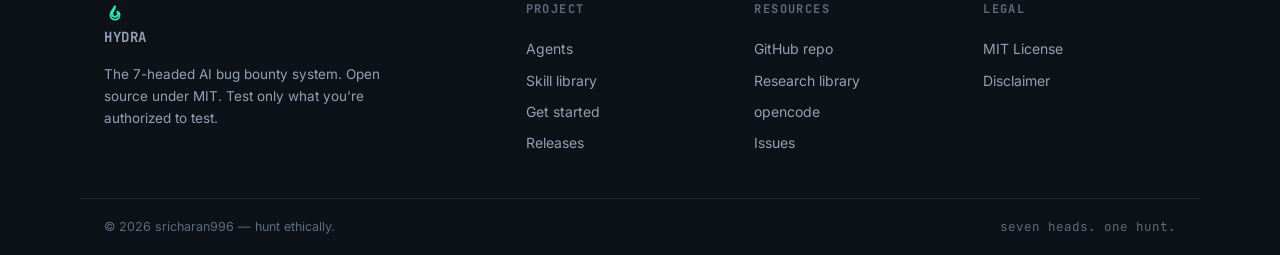
==== commit c28d042c: "Rating: instant local save + embedded giscus public reviews (no site exit)" ====
--- a/index.html
+++ b/index.html
@@ -316,9 +316,24 @@
       <div class="rate-note" id="rate-note">click to select a rating</div>
       <textarea id="rate-comment" placeholder="Optional: what worked, what broke, what's missing…"></textarea>
       <div class="rate-actions">
-        <a class="btn btn-primary" id="rate-submit" href="#">Post rating on GitHub ↗</a>
-        <span style="font-size:12px;color:var(--faint)">requires a free GitHub login</span>
-      </div>
+        <a class="btn btn-primary" id="rate-submit" href="#">💾 Save & post to GitHub ↗</a>
+        <span style="font-size:12px;color:var(--faint)">saves here instantly · public copy goes to discussions</span>
+      </div>
+      <p style="margin-top:26px;font-family:var(--mono);font-size:12px;color:var(--faint);letter-spacing:1px">PUBLIC REVIEWS — SIGN IN WITH GITHUB TO POST</p>
+      <script src="https://giscus.app/client.js"
+        data-repo="sricharan996/hydra"
+        data-repo-id="R_kgDOT_4isQ"
+        data-category="Announcements"
+        data-category-id="DIC_kwDOT_4isc4DD_31"
+        data-mapping="specific"
+        data-term="💬 Reviews & Feedback — post yours here"
+        data-reactions-enabled="1"
+        data-emit-metadata="0"
+        data-theme="dark_dimmed"
+        data-lang="en"
+        crossorigin="anonymous"
+        async>
+      </script>
       <div class="rate-stats">
         <div><b id="rs-count">–</b><span>reviews</span></div>
         <div><b id="rs-avg">–</b><span>avg rating</span></div>
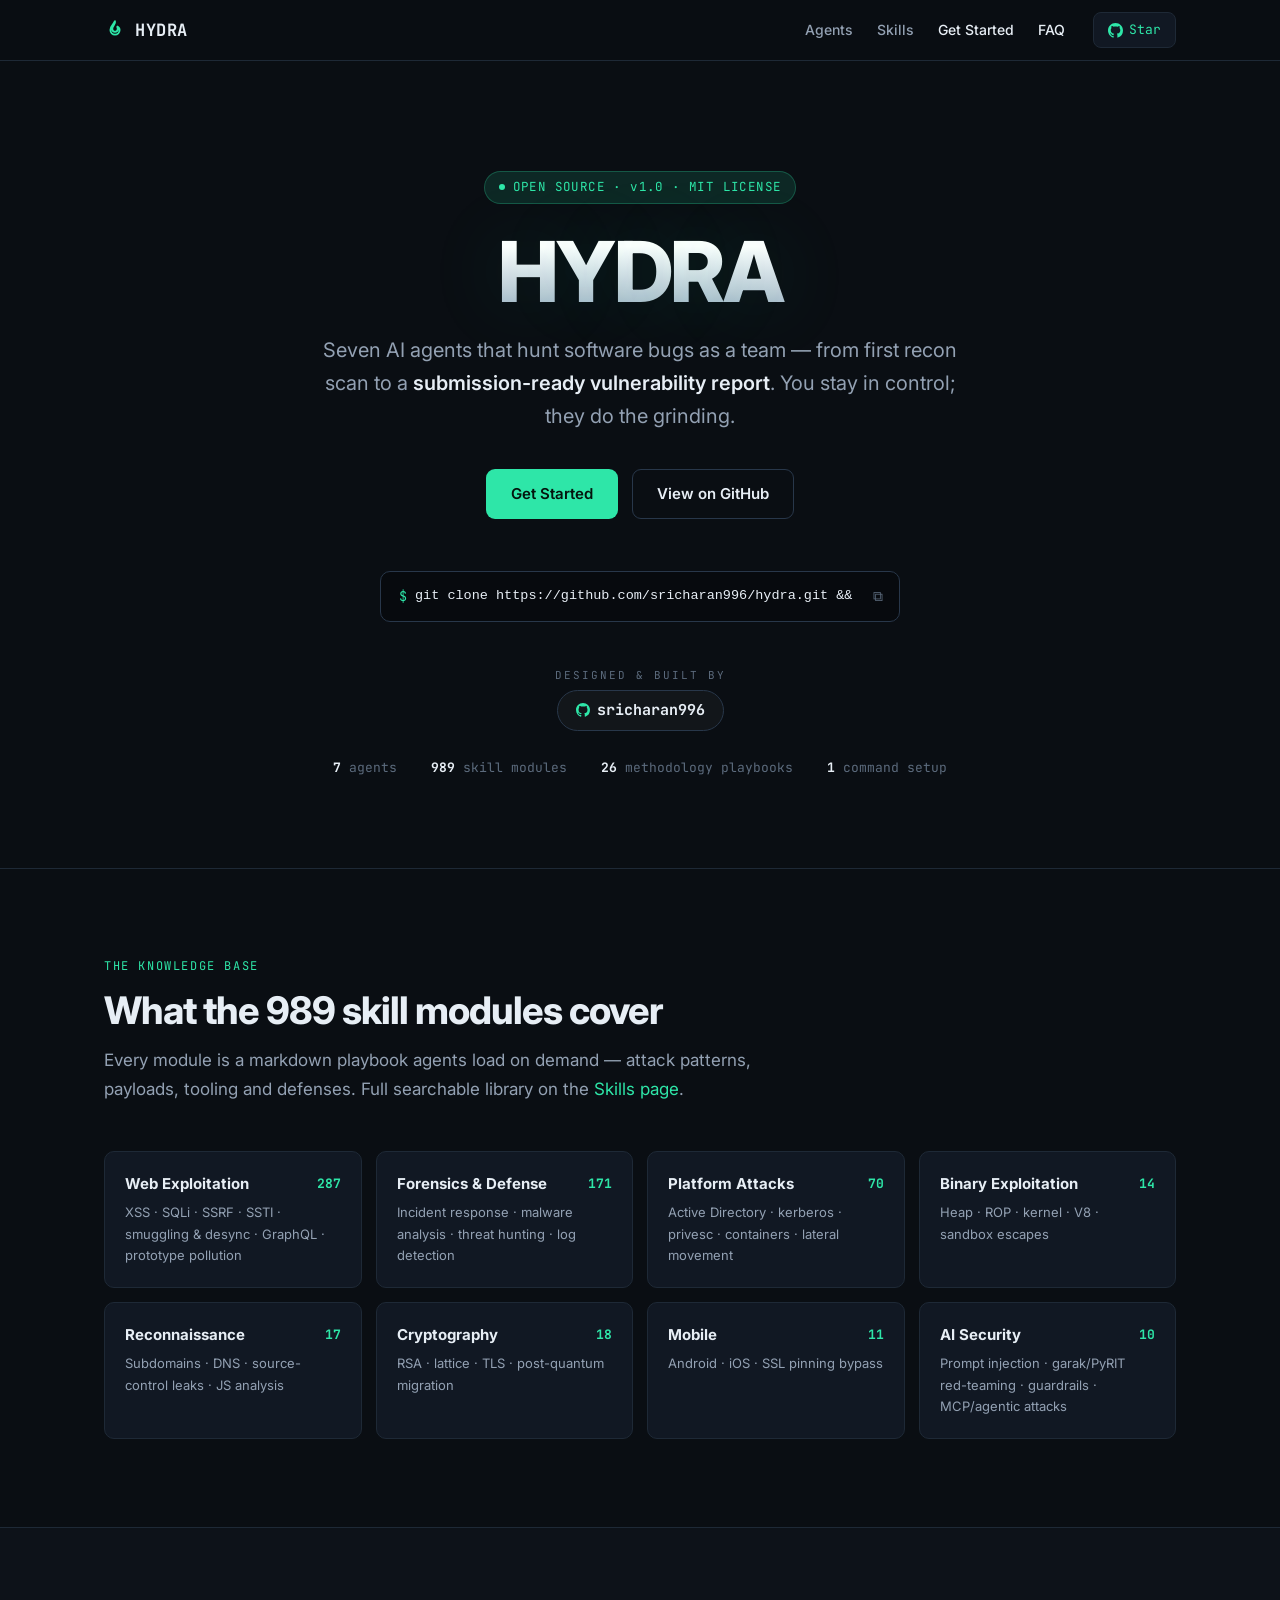
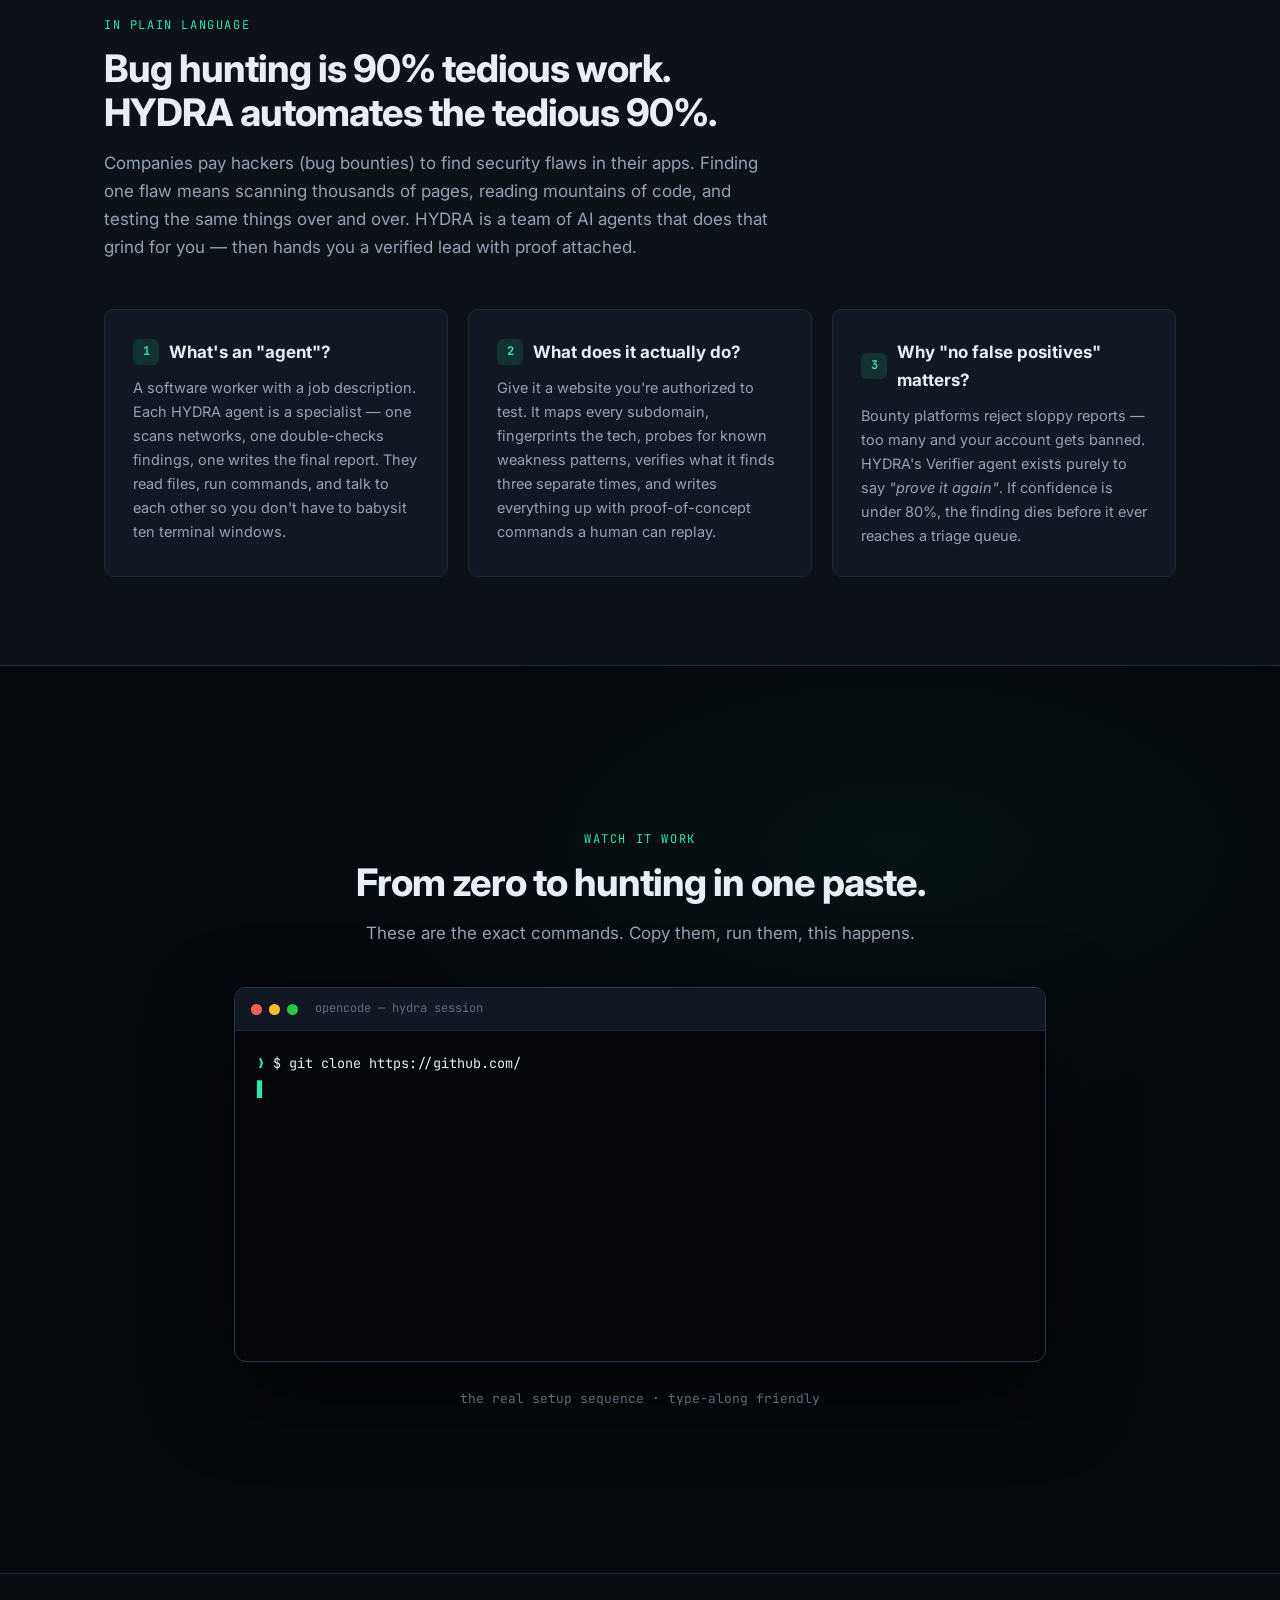
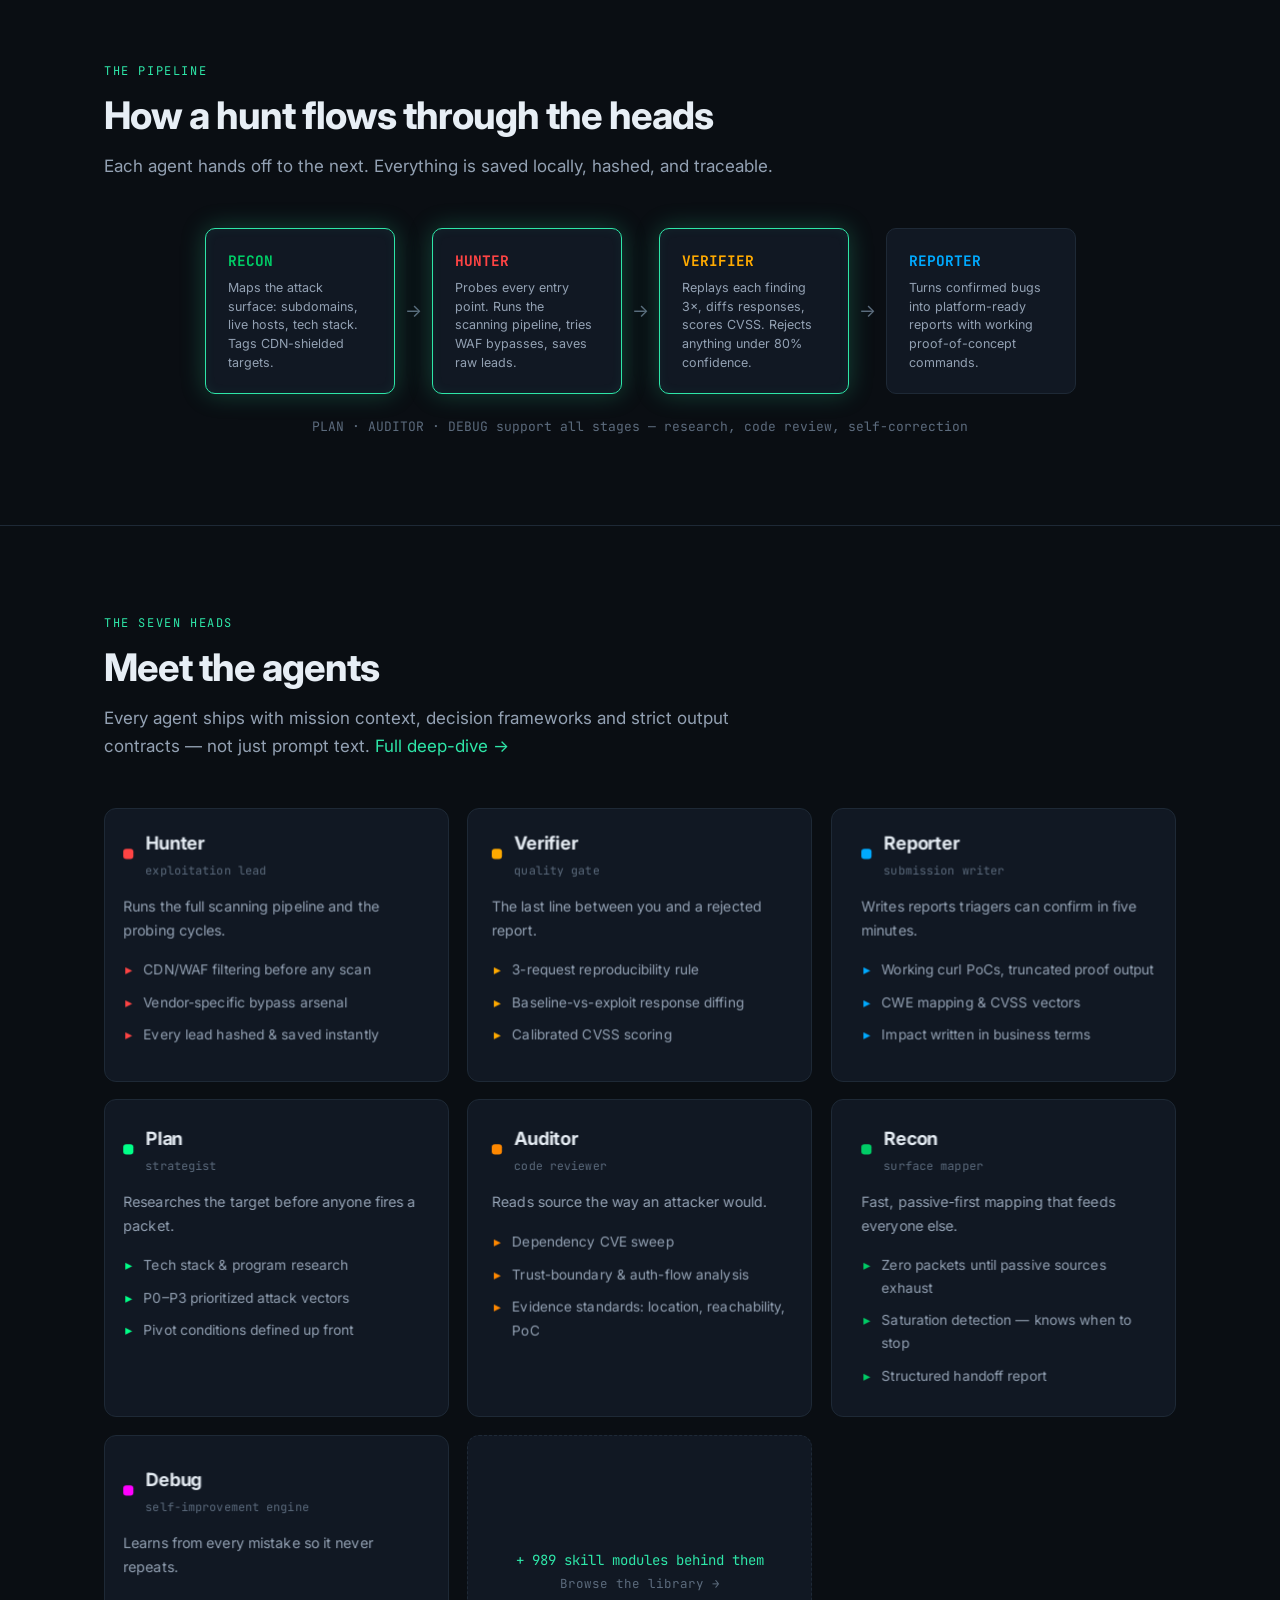
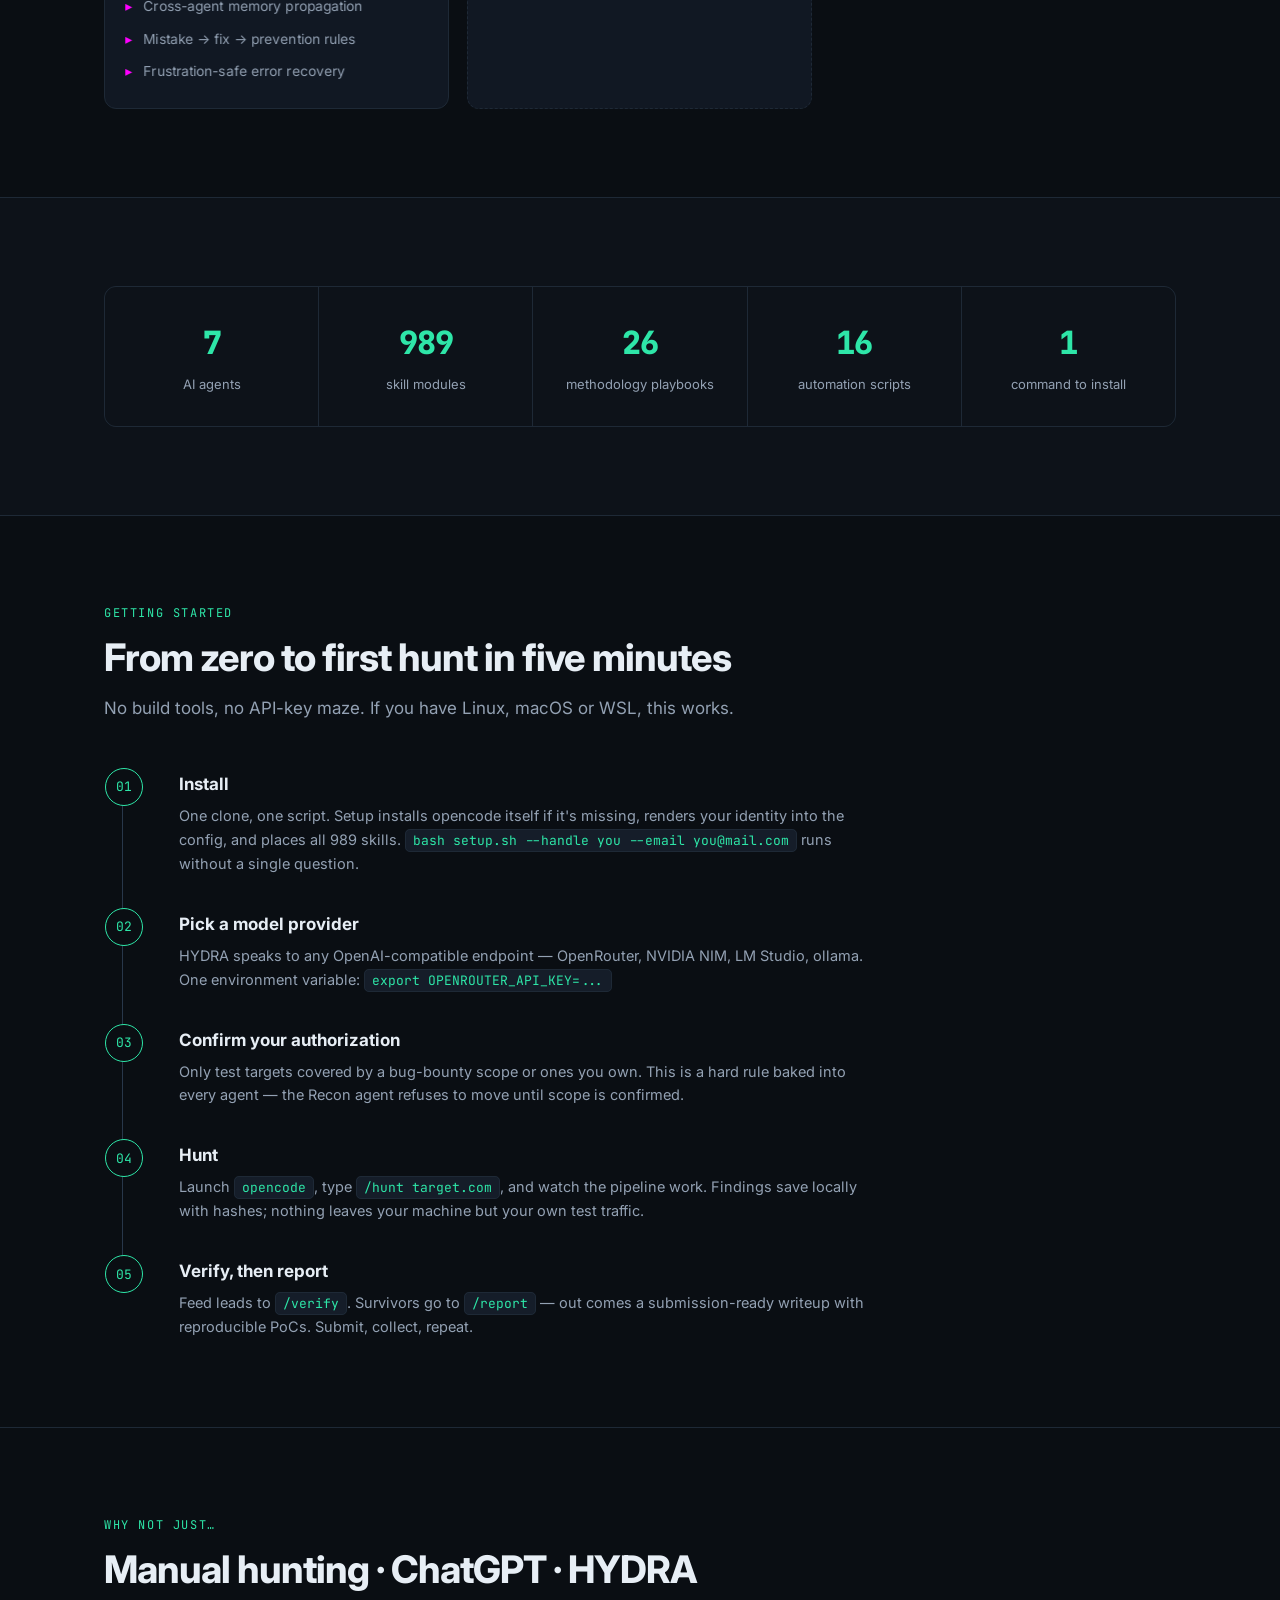
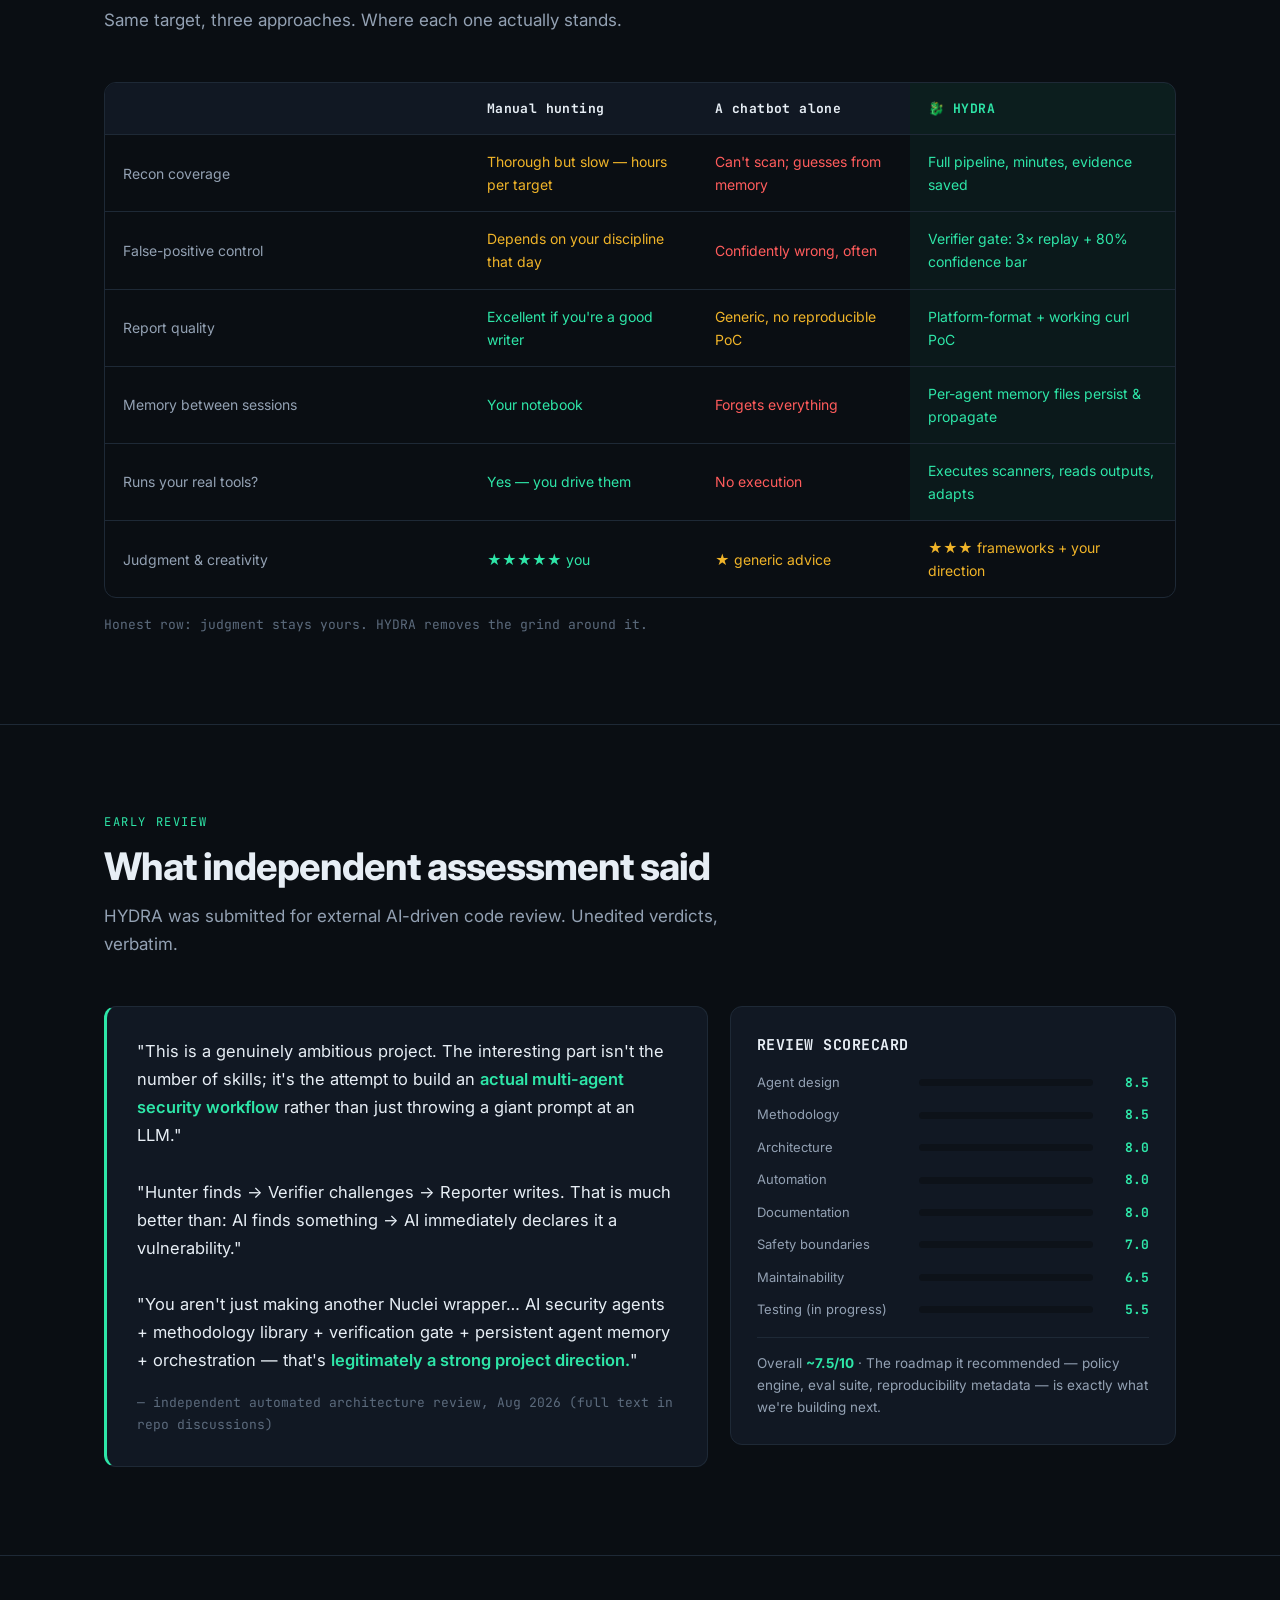
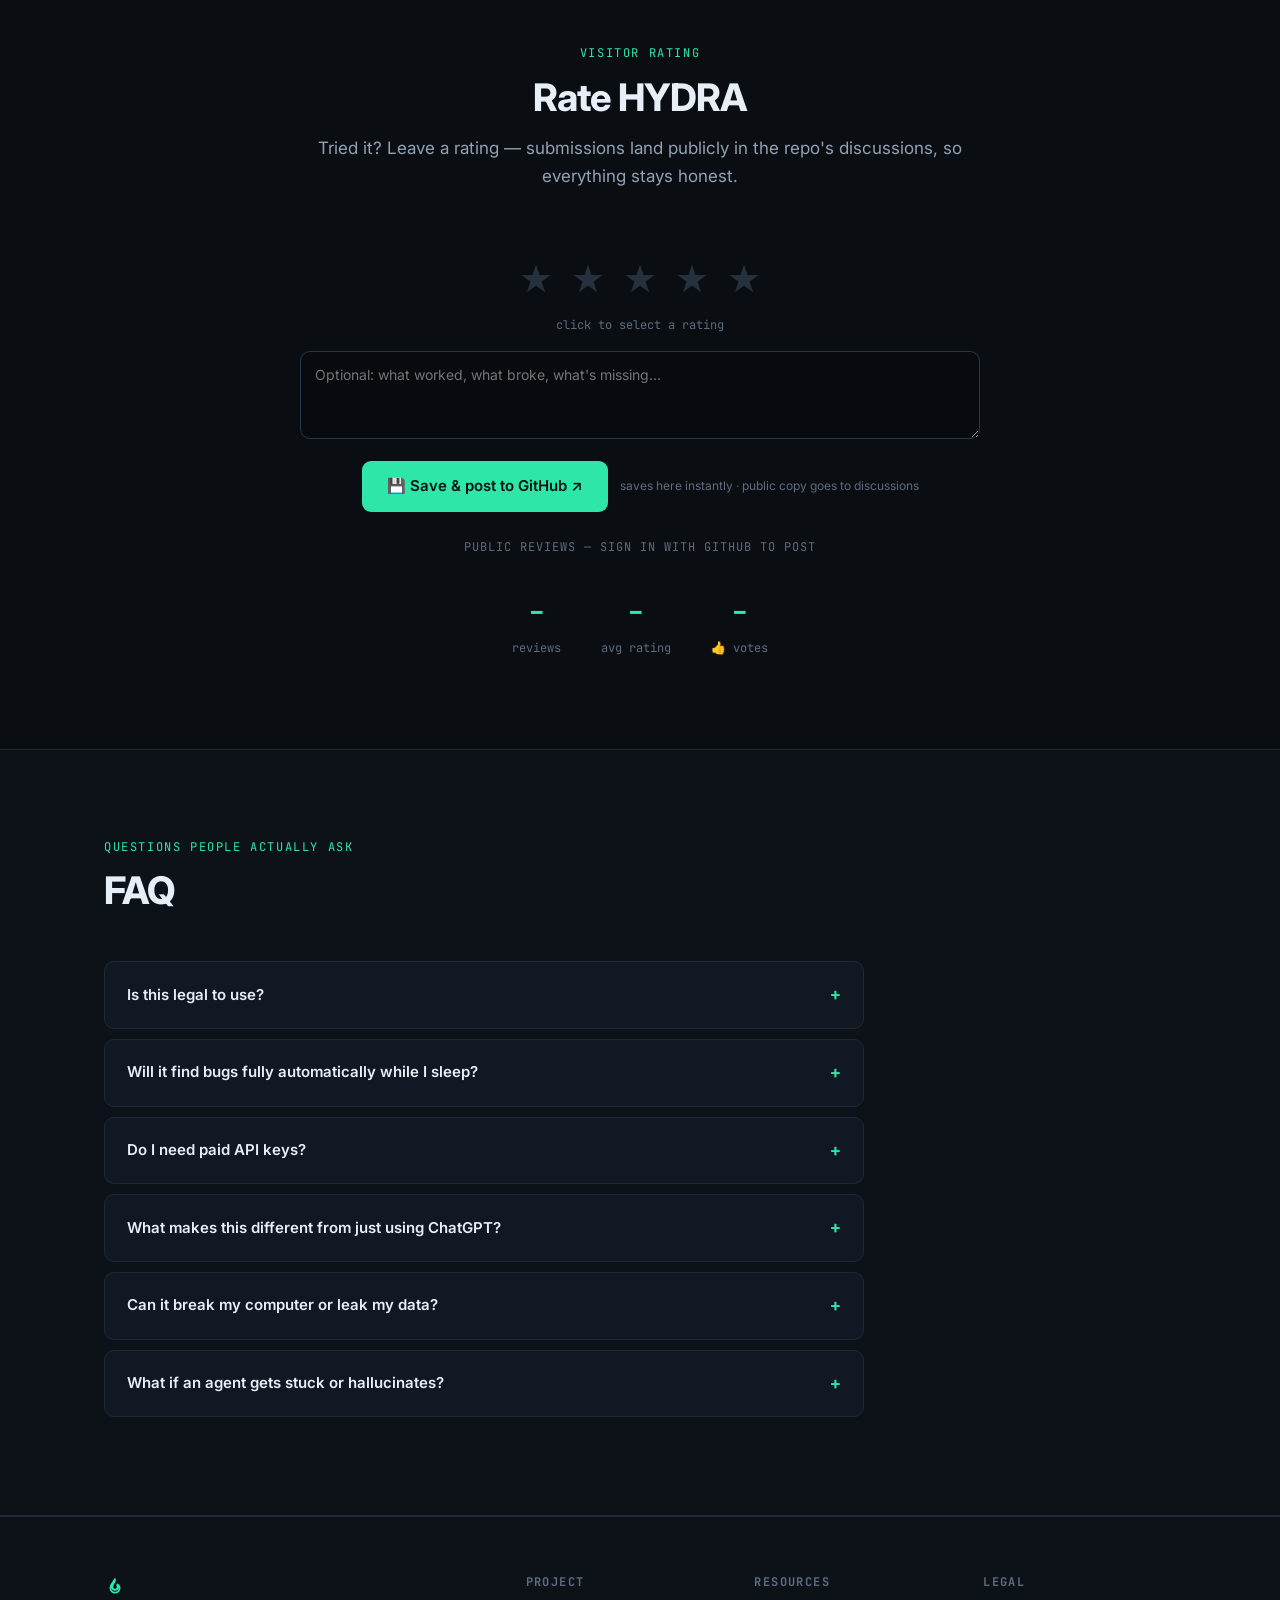
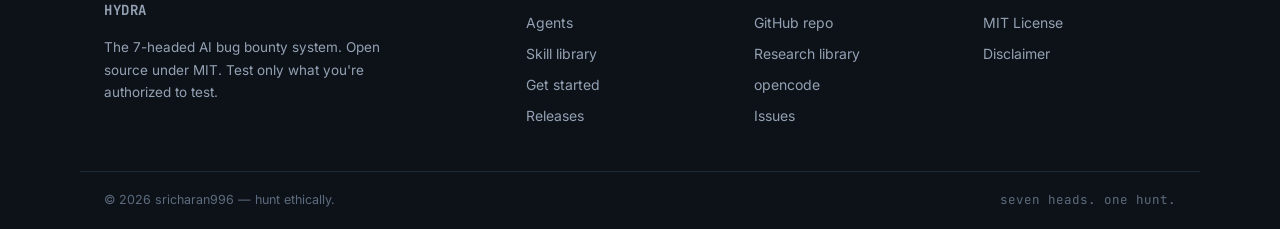
==== commit e19f2a14: "Fix: stats counters restored (v3 regression), stray table fragment removed, pipeline glow back" ====
--- a/index.html
+++ b/index.html
@@ -259,7 +259,7 @@
         <tr><td>Recon coverage</td><td class="mid">Thorough but slow — hours per target</td><td class="no">Can't scan; guesses from memory</td><td class="hydra-col yes">Full pipeline, minutes, evidence saved</td></tr>
         <tr><td>False-positive control</td><td class="mid">Depends on your discipline that day</td><td class="no">Confidently wrong, often</td><td class="hydra-col yes">Verifier gate: 3× replay + 80% confidence bar</td></tr>
         <tr><td>Report quality</td><td class="yes">Excellent if you're a good writer</td><td class="mid">Generic, no reproducible PoC</td><td class="hydra-col yes">Platform-format + working curl PoC</td></tr>
-        <tr><td>Memory between sessions</td><td class="yes">Your notebook</td><td class="no">Forgets everything</td><td class="hydra-col yes">Per-agent memory files persist &amp; propagate</li></td>amp; propagate</td></tr>
+        <tr><td>Memory between sessions</td><td class="yes">Your notebook</td><td class="no">Forgets everything</td><td class="hydra-col yes">Per-agent memory files persist &amp; propagate</td></tr>
         <tr><td>Runs your real tools?</td><td class="yes">Yes — you drive them</td><td class="no">No execution</td><td class="hydra-col yes">Executes scanners, reads outputs, adapts</td></tr>
         <tr><td>Judgment &amp; creativity</td><td class="yes">★★★★★ you</td><td class="mid">★ generic advice</td><td class="mid">★★★ frameworks + your direction</td></tr>
       </table>
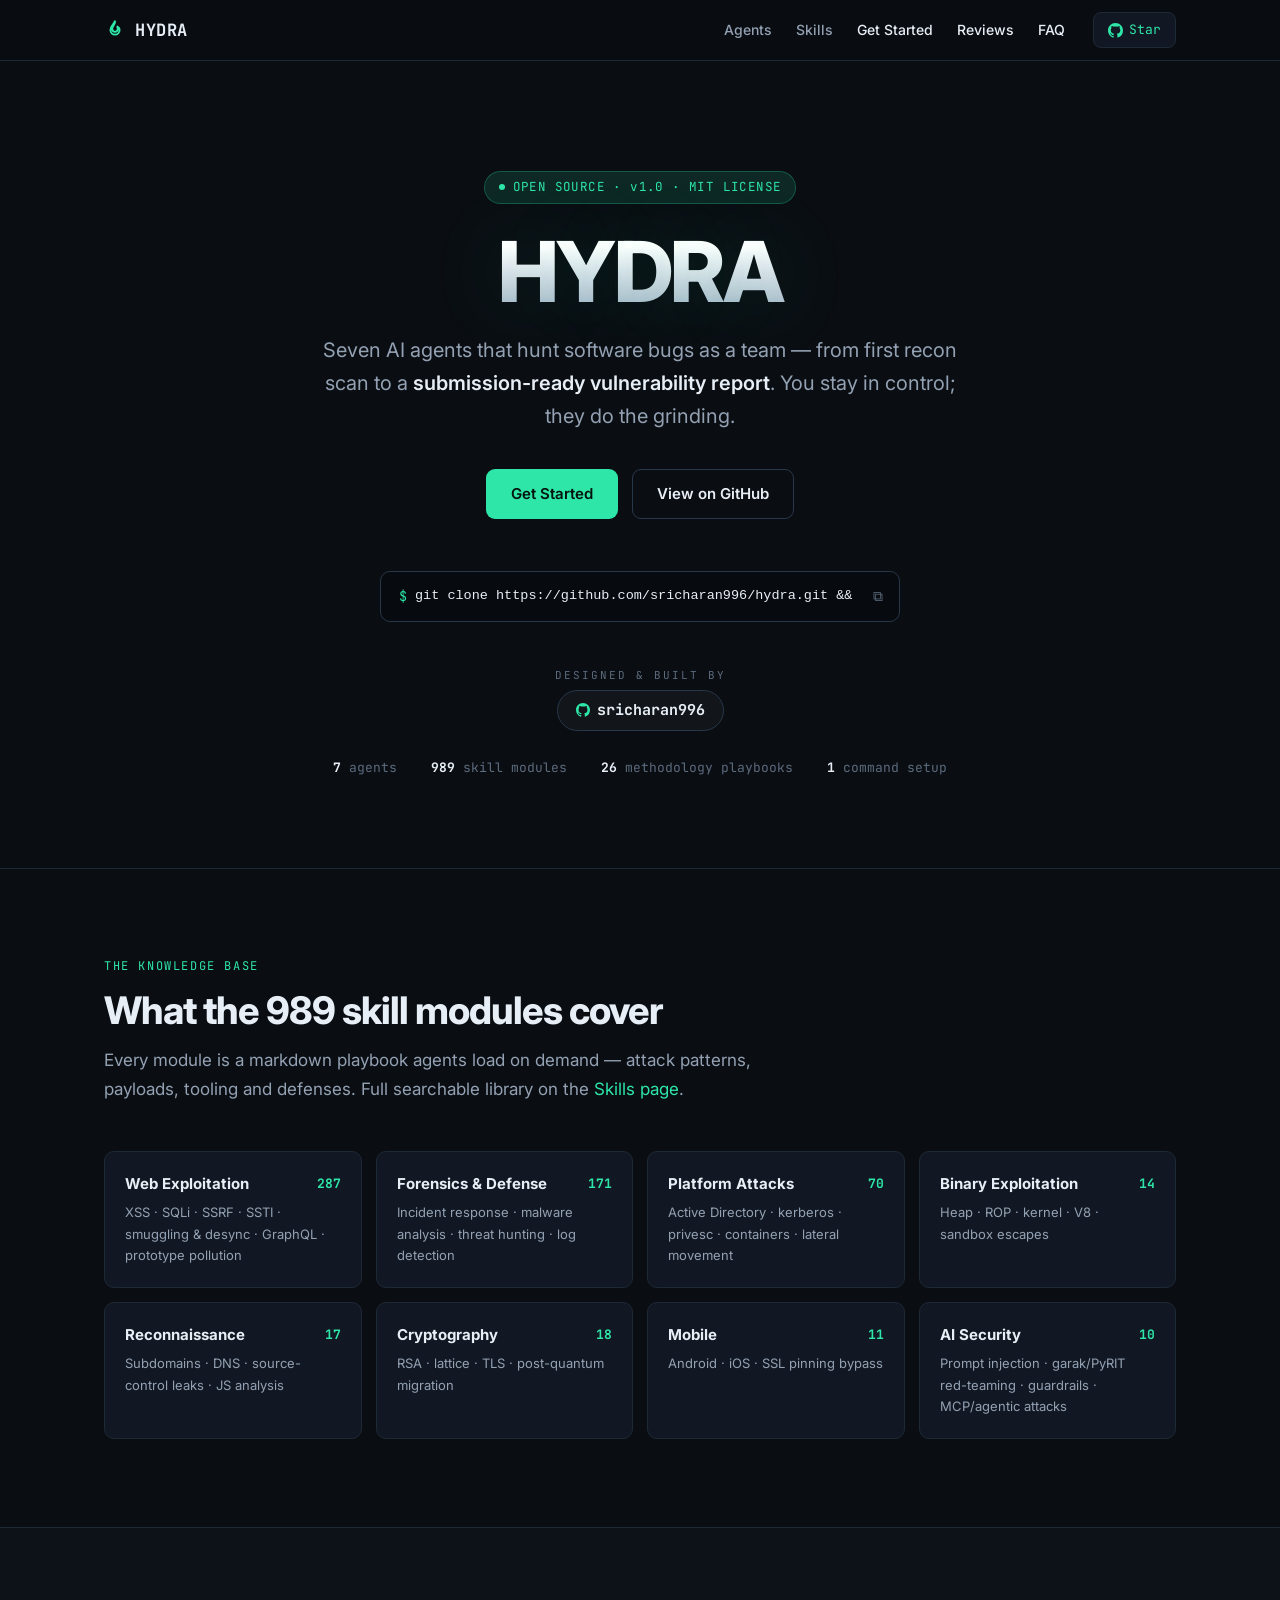
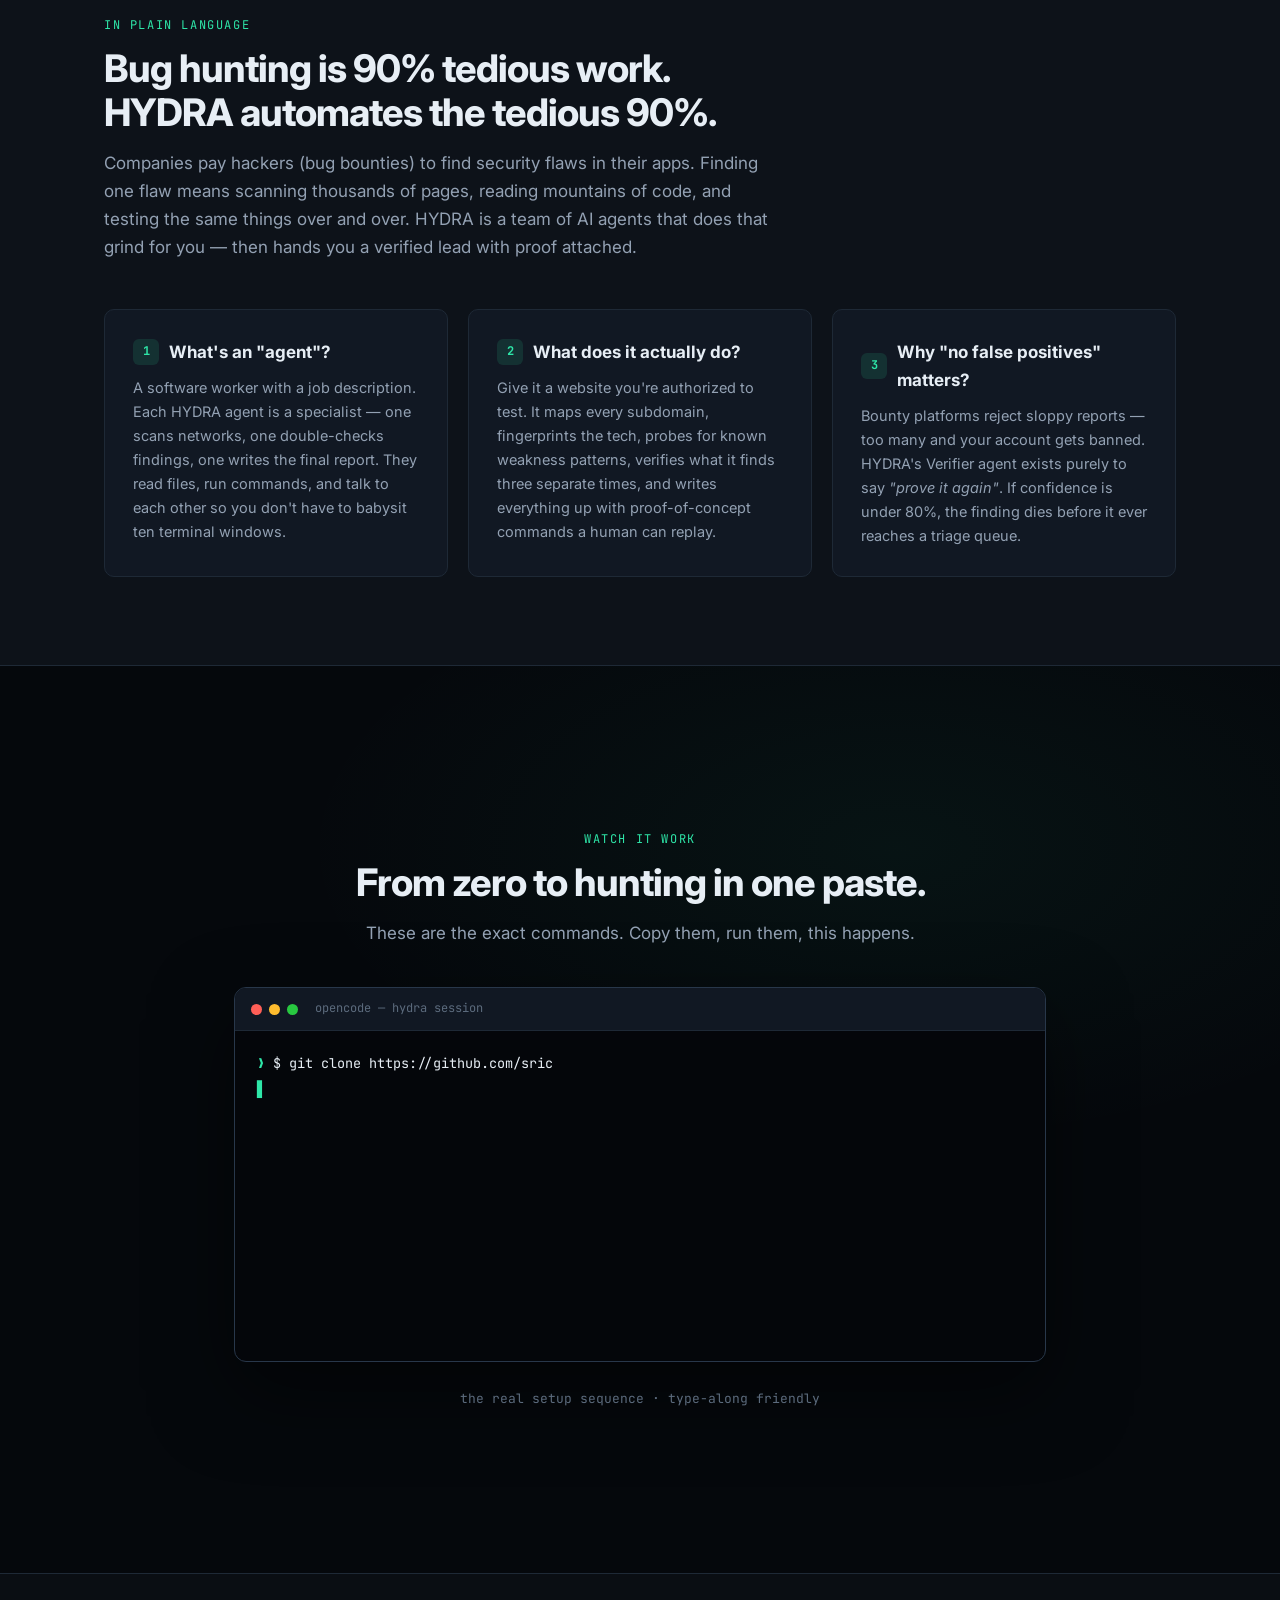
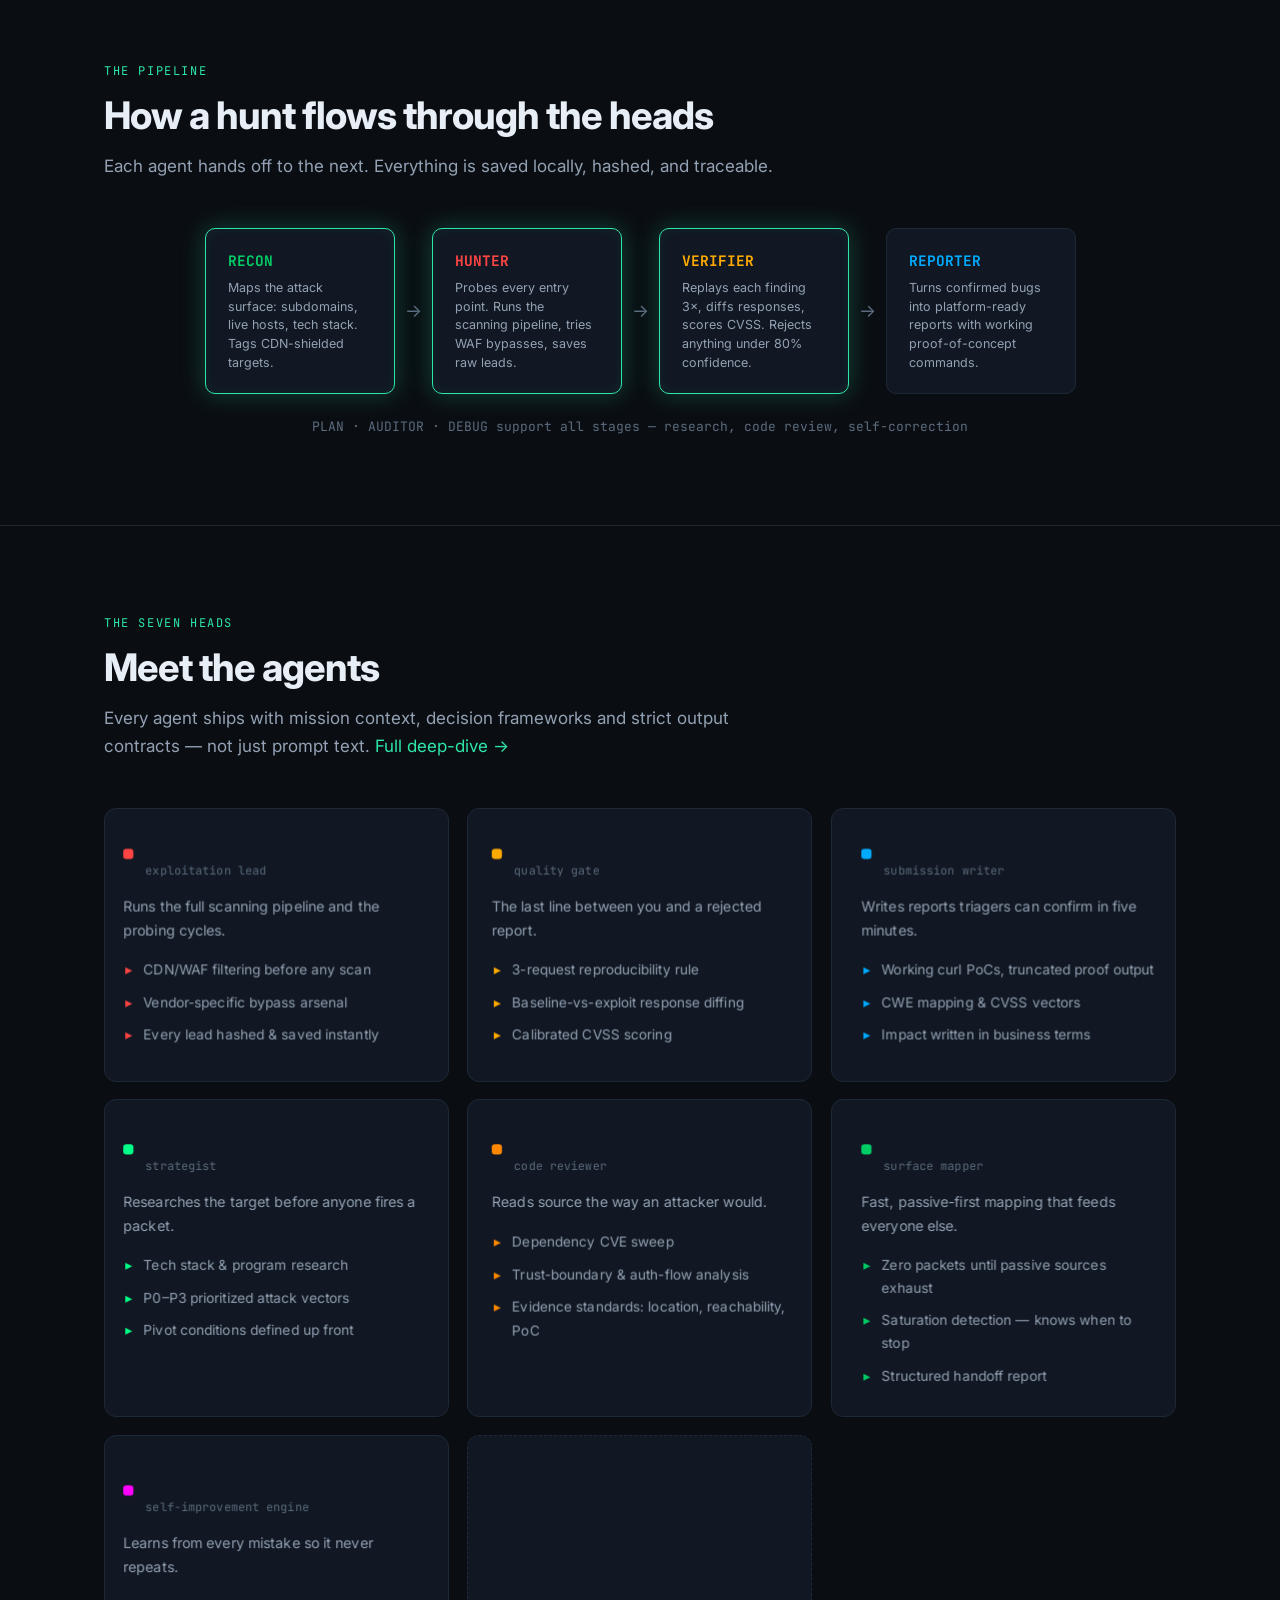
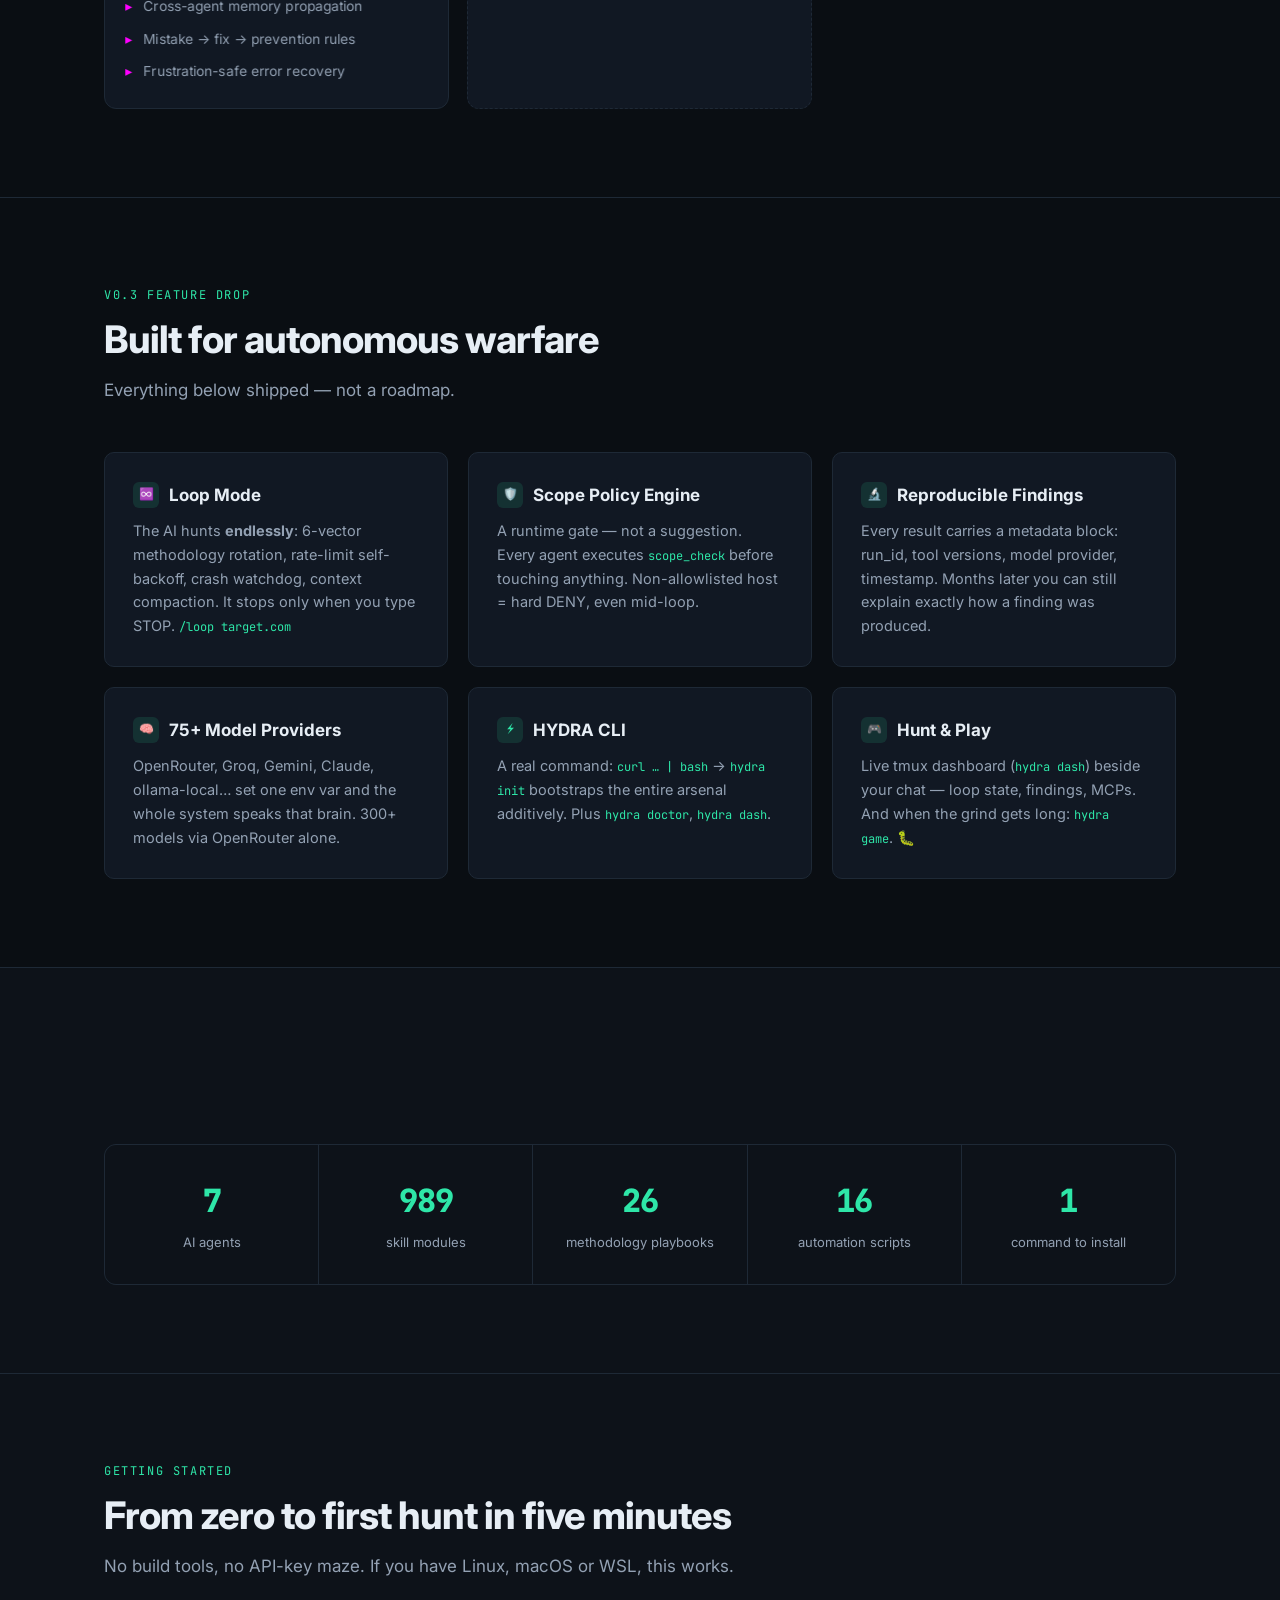
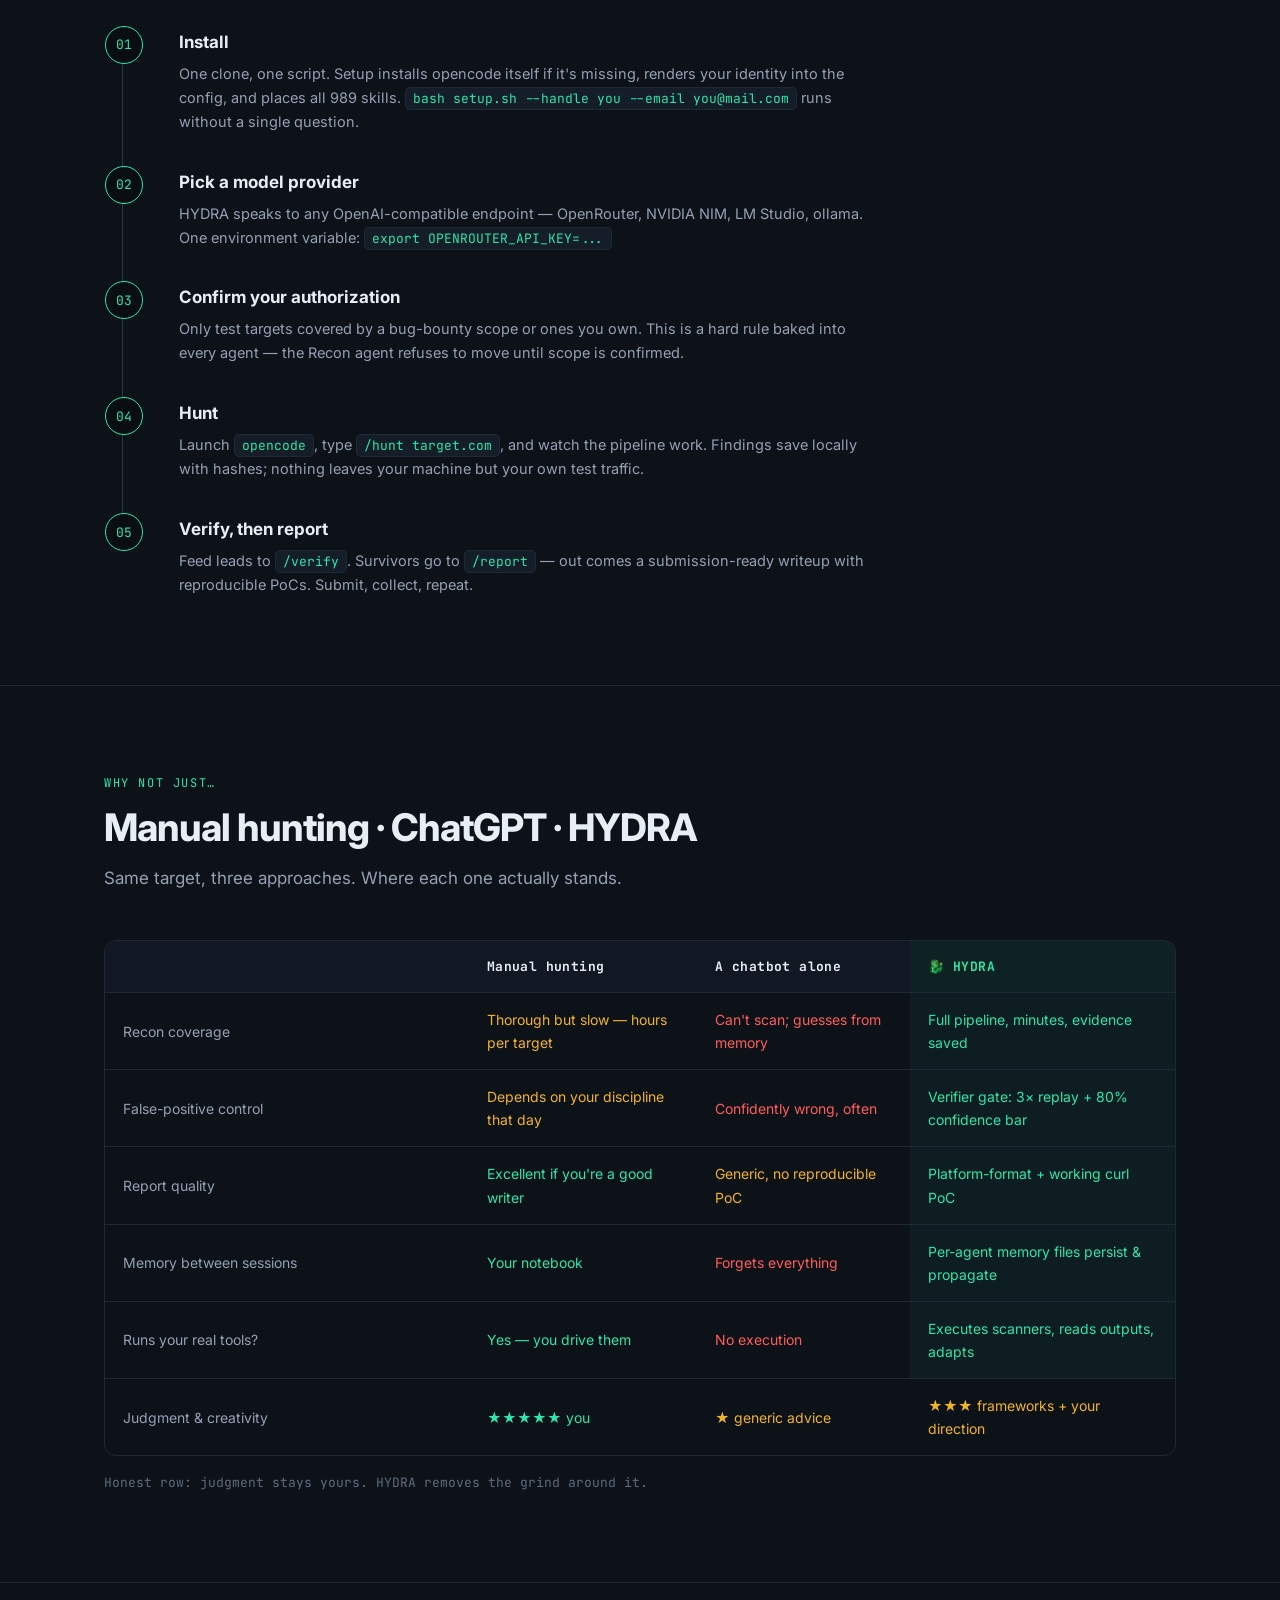
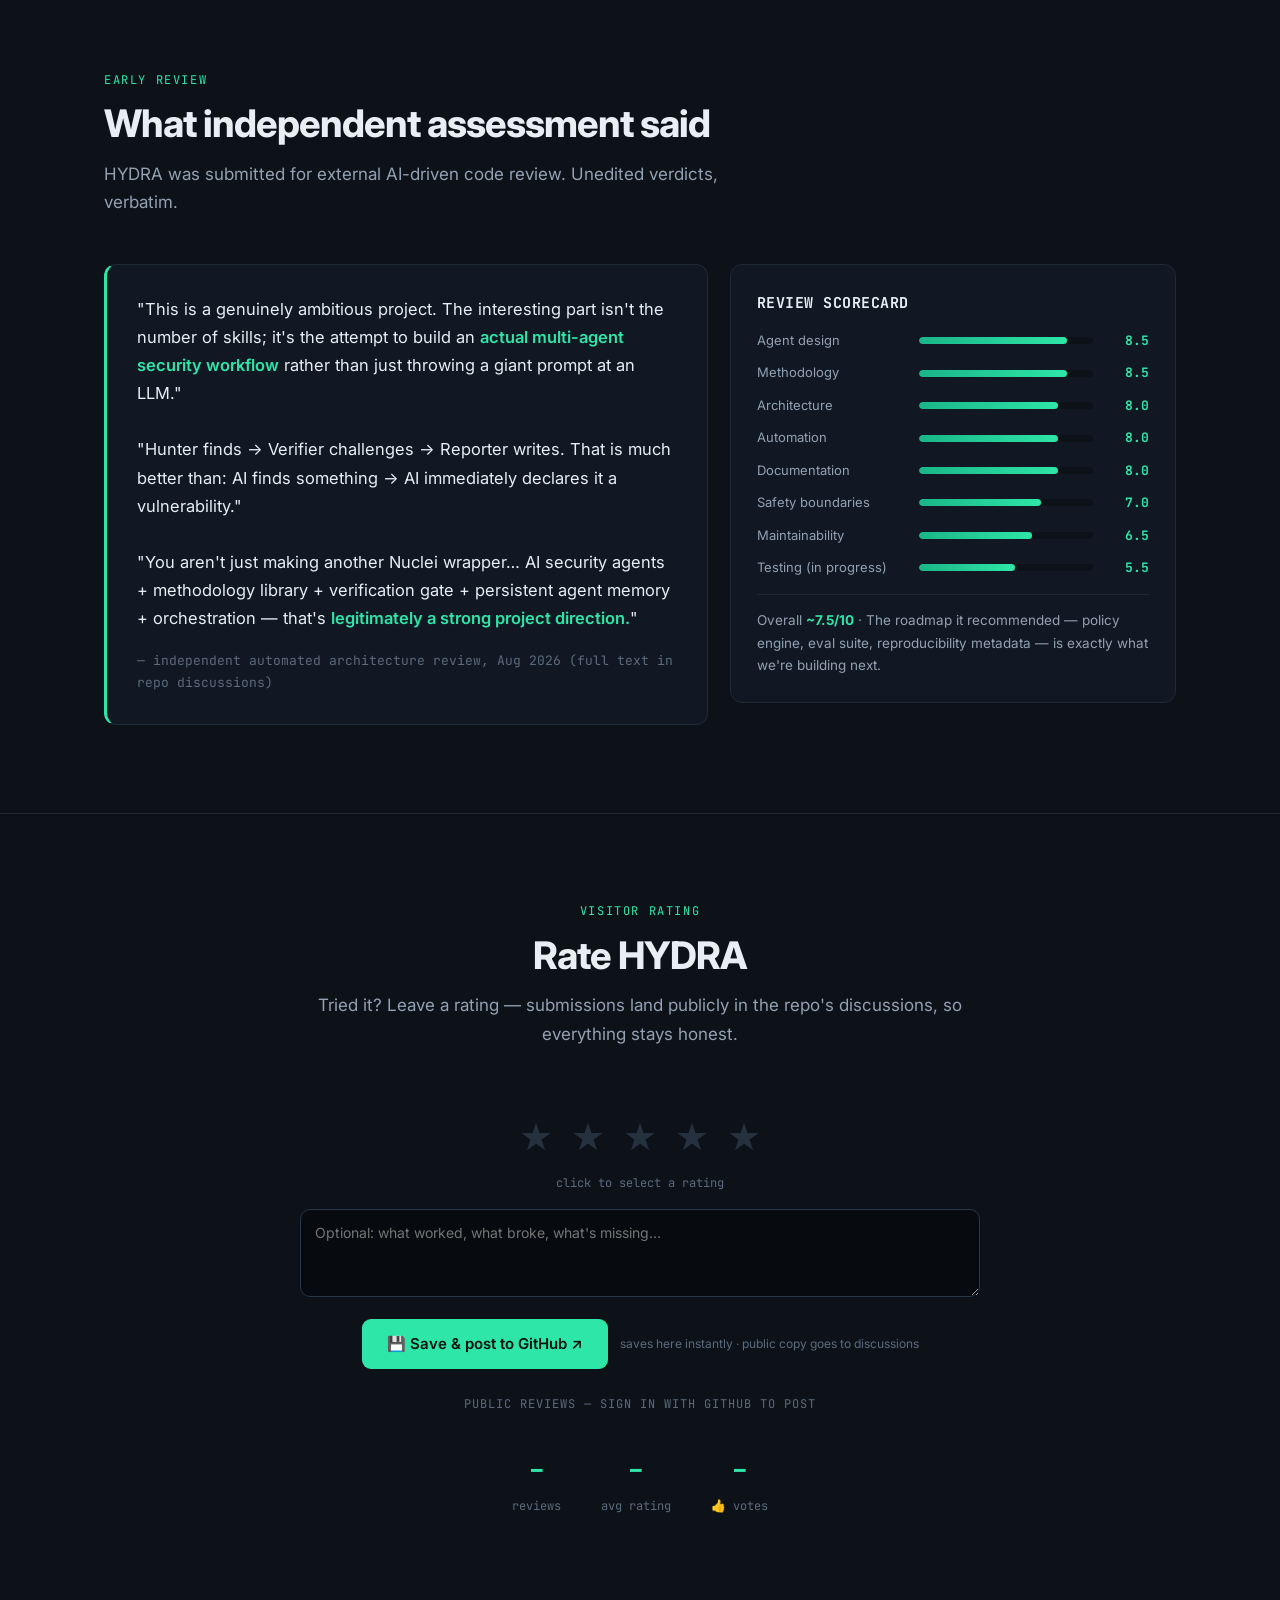
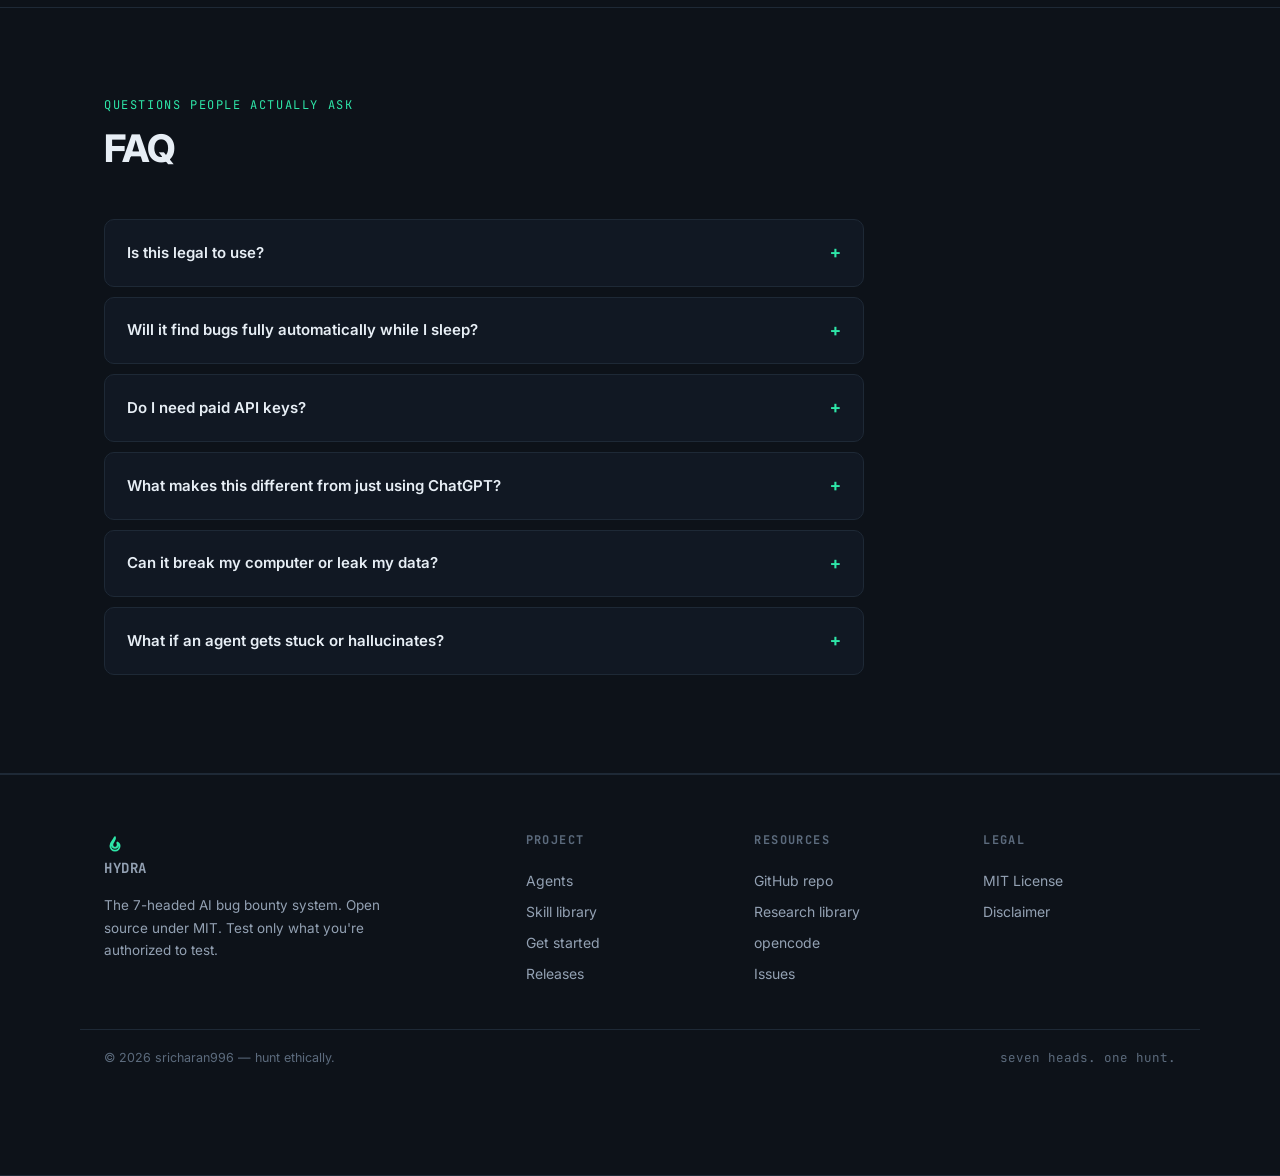
==== commit ed4b12e2: "Full upgrade: v0.3 features section, scorecard bars fixed, tools stat 35, Reviews nav link" ====
--- a/index.html
+++ b/index.html
@@ -30,6 +30,7 @@
       <a href="agents.html">Agents</a>
       <a href="skills.html">Skills</a>
       <a href="index.html#start">Get Started</a>
+      <a href="index.html#reviews">Reviews</a>
       <a href="index.html#faq">FAQ</a>
     </div>
     <a class="nav-gh keep" href="https://github.com/sricharan996/hydra" target="_blank" rel="noopener">
@@ -202,6 +203,32 @@
   </div>
 </section>
 
+
+<section>
+  <div class="wrap">
+    <div class="sec-head rv">
+      <span class="sec-kicker">v0.3 feature drop</span>
+      <h2>Built for autonomous warfare</h2>
+      <p class="sec-sub">Everything below shipped — not a roadmap.</p>
+    </div>
+    <div class="explain-grid">
+      <div class="explain-card rv"><h3><span class="num">♾️</span> Loop Mode</h3>
+        <p>The AI hunts <b>endlessly</b>: 6-vector methodology rotation, rate-limit self-backoff, crash watchdog, context compaction. It stops only when you type STOP. <code style="font-family:var(--mono);font-size:12px;color:var(--accent)">/loop target.com</code></p></div>
+      <div class="explain-card rv"><h3><span class="num">🛡️</span> Scope Policy Engine</h3>
+        <p>A runtime gate — not a suggestion. Every agent executes <code style="font-family:var(--mono);font-size:12px;color:var(--accent)">scope_check</code> before touching anything. Non-allowlisted host = hard DENY, even mid-loop.</p></div>
+      <div class="explain-card rv"><h3><span class="num">🔬</span> Reproducible Findings</h3>
+        <p>Every result carries a metadata block: run_id, tool versions, model provider, timestamp. Months later you can still explain exactly how a finding was produced.</p></div>
+      <div class="explain-card rv"><h3><span class="num">🧠</span> 75+ Model Providers</h3>
+        <p>OpenRouter, Groq, Gemini, Claude, ollama-local… set one env var and the whole system speaks that brain. 300+ models via OpenRouter alone.</p></div>
+      <div class="explain-card rv"><h3><span class="num">⚡</span> HYDRA CLI</h3>
+        <p>A real command: <code style="font-family:var(--mono);font-size:12px;color:var(--accent)">curl … | bash</code> → <code style="font-family:var(--mono);font-size:12px;color:var(--accent)">hydra init</code> bootstraps the entire arsenal additively. Plus <code style="font-family:var(--mono);font-size:12px;color:var(--accent)">hydra doctor</code>, <code style="font-family:var(--mono);font-size:12px;color:var(--accent)">hydra dash</code>.</p></div>
+      <div class="explain-card rv"><h3><span class="num">🎮</span> Hunt &amp; Play</h3>
+        <p>Live tmux dashboard (<code style="font-family:var(--mono);font-size:12px;color:var(--accent)">hydra dash</code>) beside your chat — loop state, findings, MCPs. And when the grind gets long: <code style="font-family:var(--mono);font-size:12px;color:var(--accent)">hydra game</code>. 🐛</p></div>
+    </div>
+  </div>
+</section>
+
+<section class="plain">
 <section class="plain">
   <div class="wrap">
     <div class="band rv">
--- a/assets/style.css
+++ b/assets/style.css
@@ -57,7 +57,8 @@
 .hero-meta b{color:var(--text)}
 
 /* ---------- sections ---------- */
-section{padding:88px 0;border-bottom:1px solid var(--border)}
+section{padding:88px 0;border-bottom:1px solid var(--border);perspective:1100px}
+.hero{perspective:1100px}
 .sec-head{margin-bottom:48px;max-width:680px}
 .sec-kicker{font-family:var(--mono);font-size:12px;letter-spacing:1.6px;text-transform:uppercase;color:var(--accent);margin-bottom:12px;display:block}
 h2{font-size:clamp(26px,4vw,38px);font-weight:750;letter-spacing:-1px;line-height:1.15;margin-bottom:14px}
@@ -198,8 +199,8 @@
 .acard{transform-style:preserve-3d;will-change:transform}
 .acard:hover{box-shadow:0 18px 50px rgba(0,0,0,.45)}
 .acard .acard-head,.acard h3,.acard p,.acard ul{transform:translateZ(18px)}
-html.js .rv{opacity:0;transform:translateY(22px) rotateX(7deg);transform-origin:50% top;
-  transition:opacity .55s ease,transform .55s cubic-bezier(.2,.7,.3,1)}
+html.js .rv{opacity:0;transform:translateY(34px) rotateX(14deg) scale(.97);transform-origin:50% top;
+  transition:opacity .6s ease,transform .65s cubic-bezier(.19,.8,.28,1)}
 html.js .rv.on{opacity:1;transform:none}
 
 /* reviews */
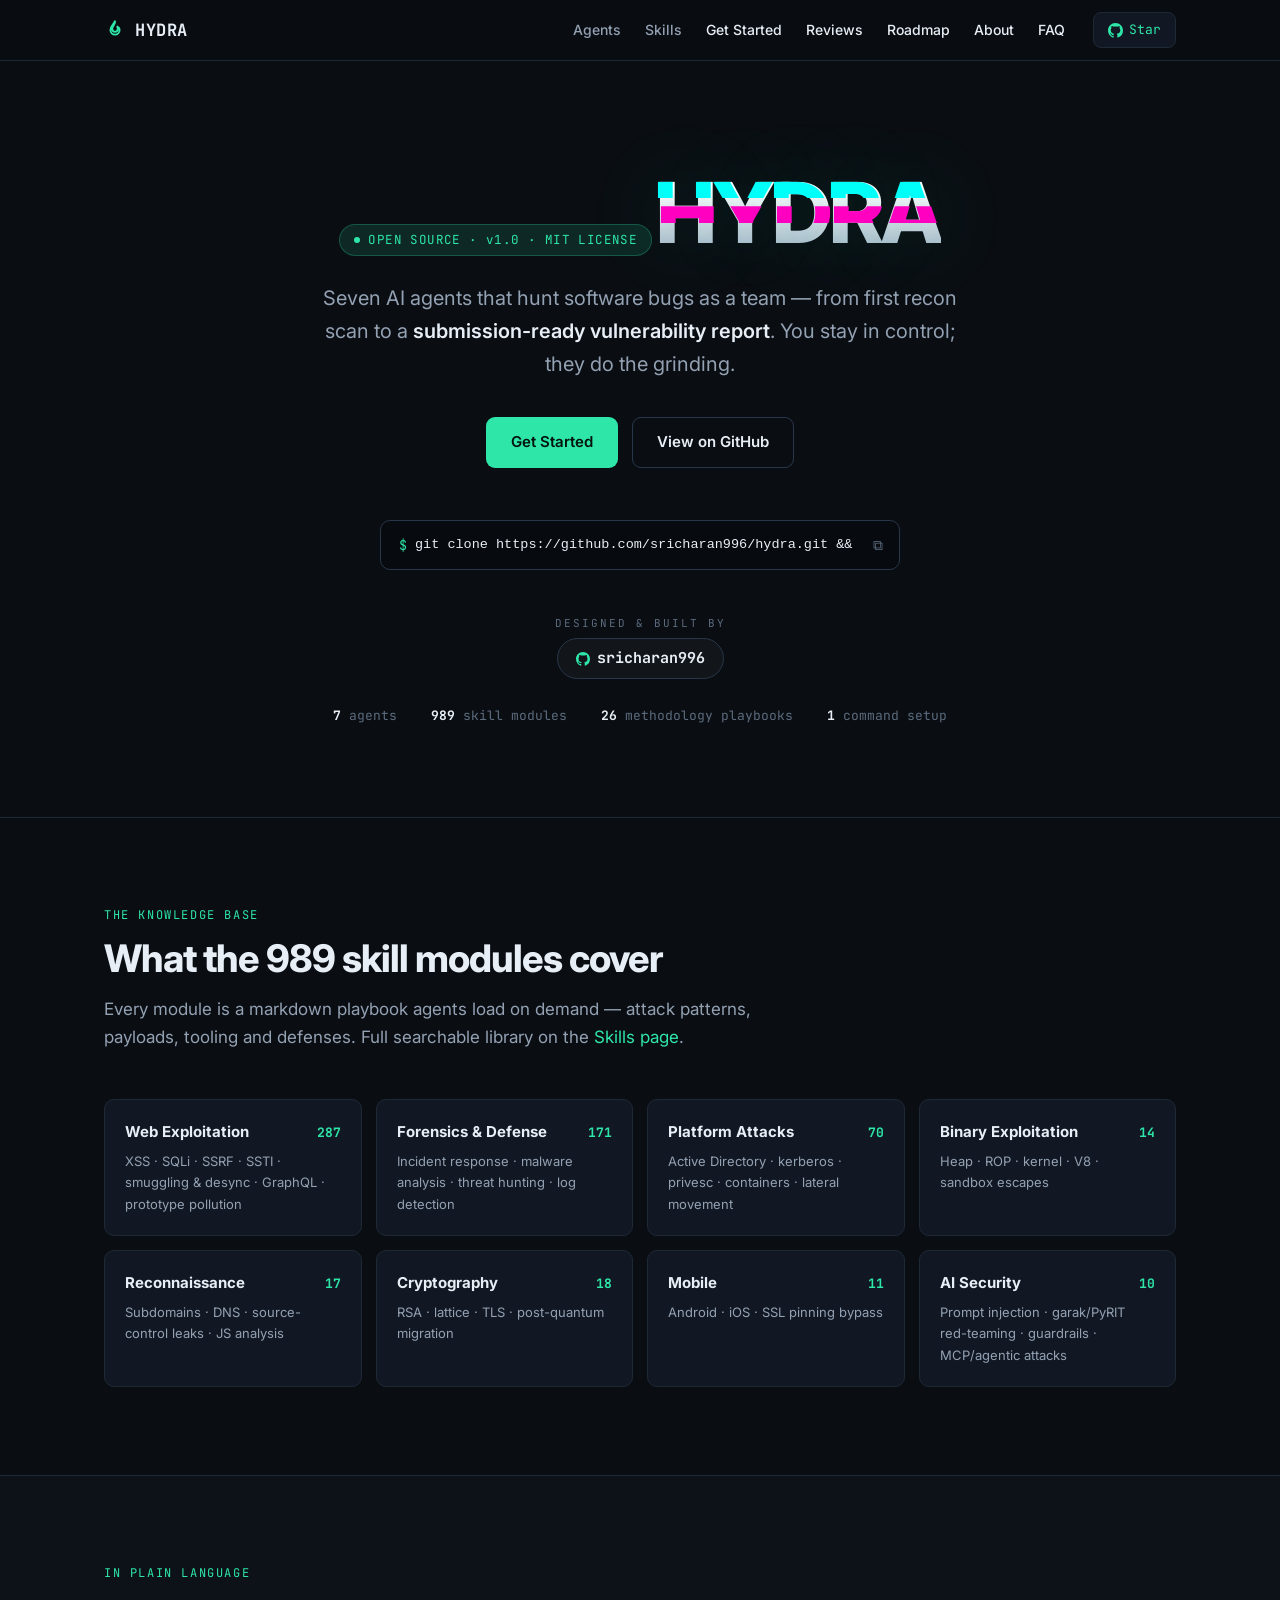
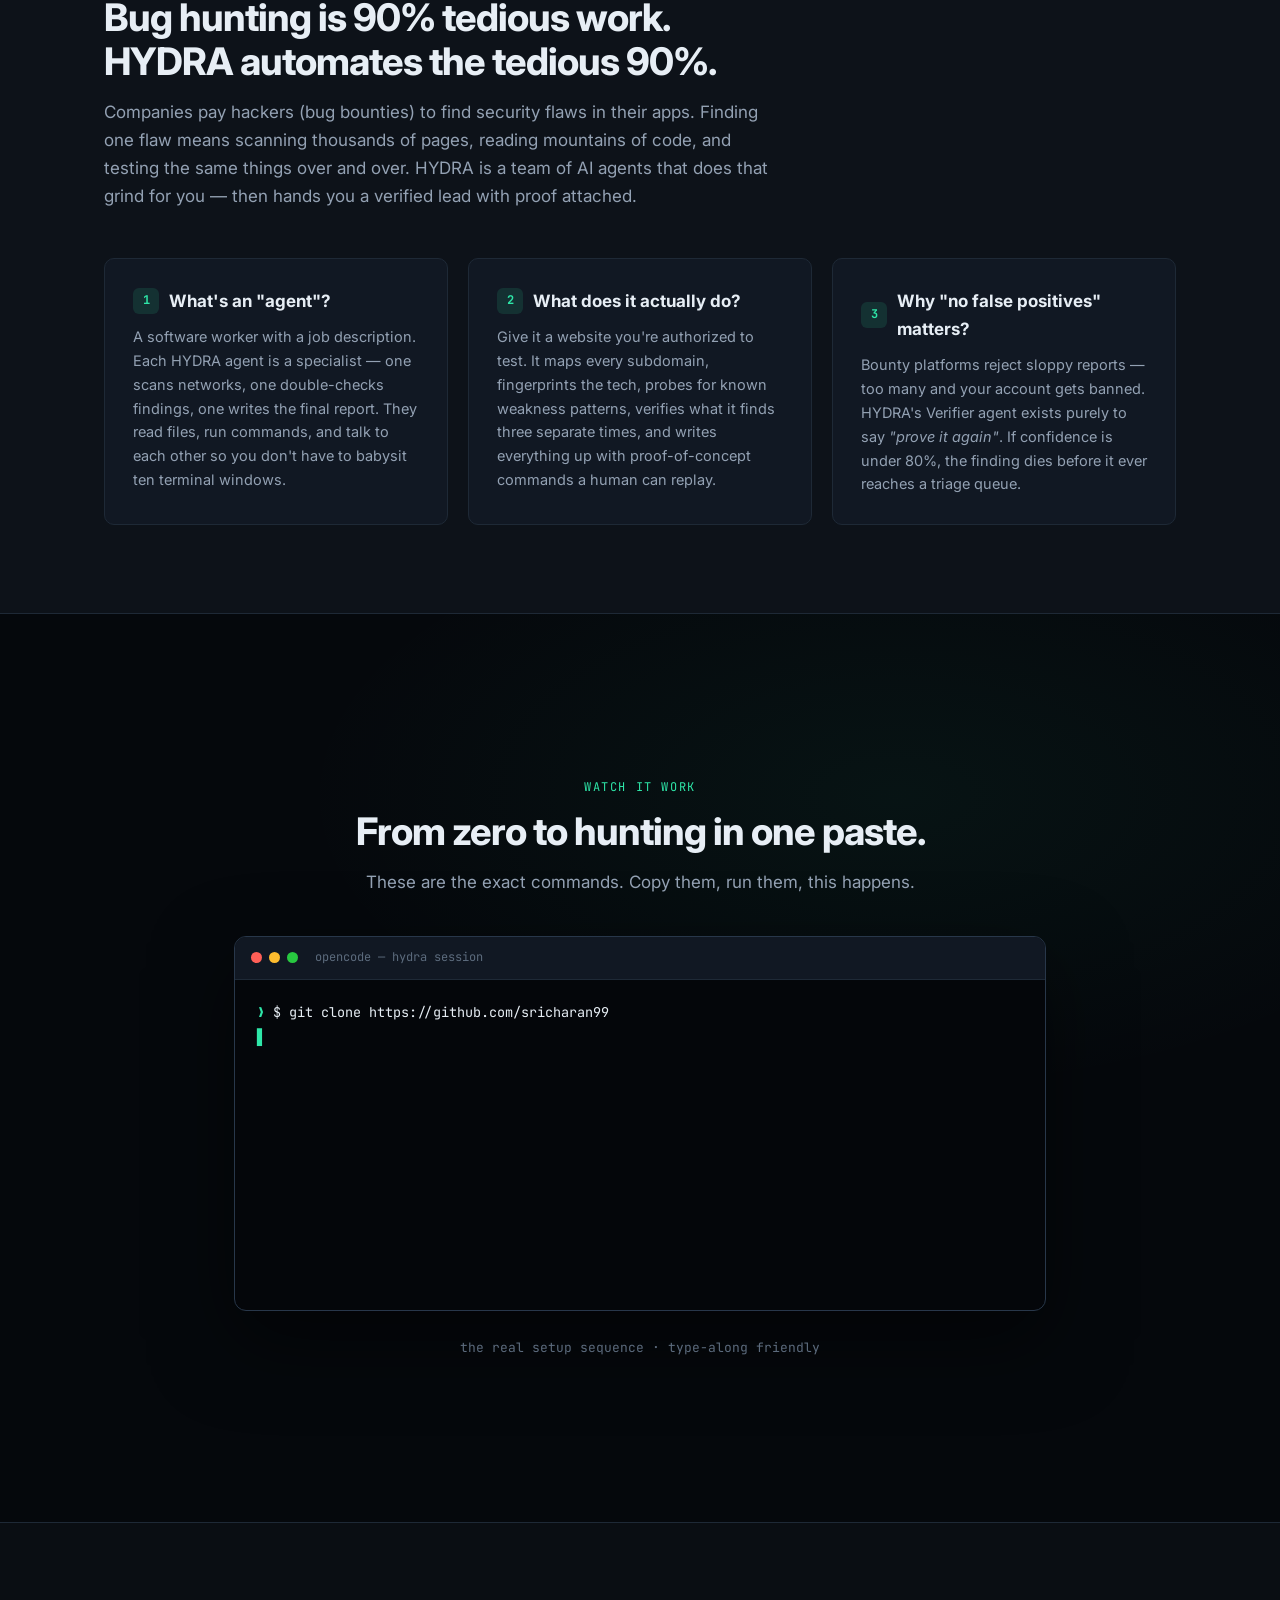
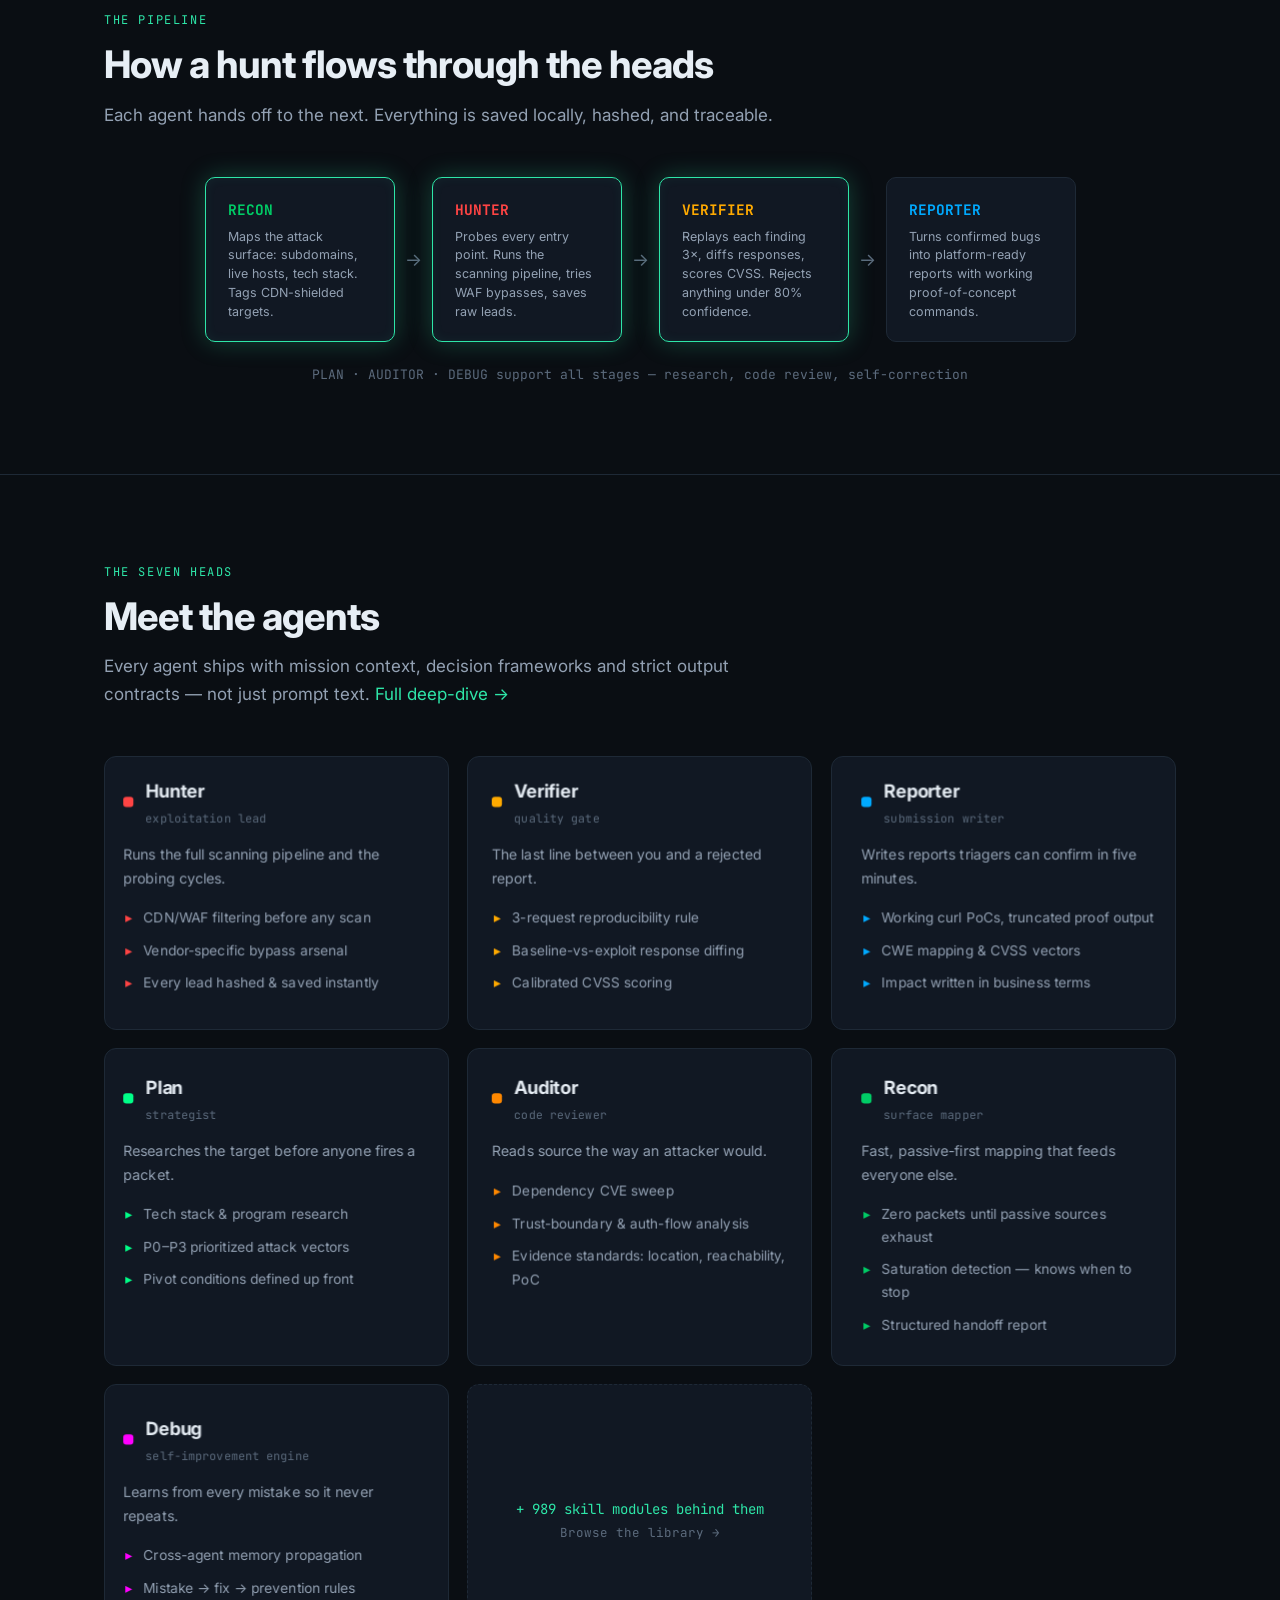
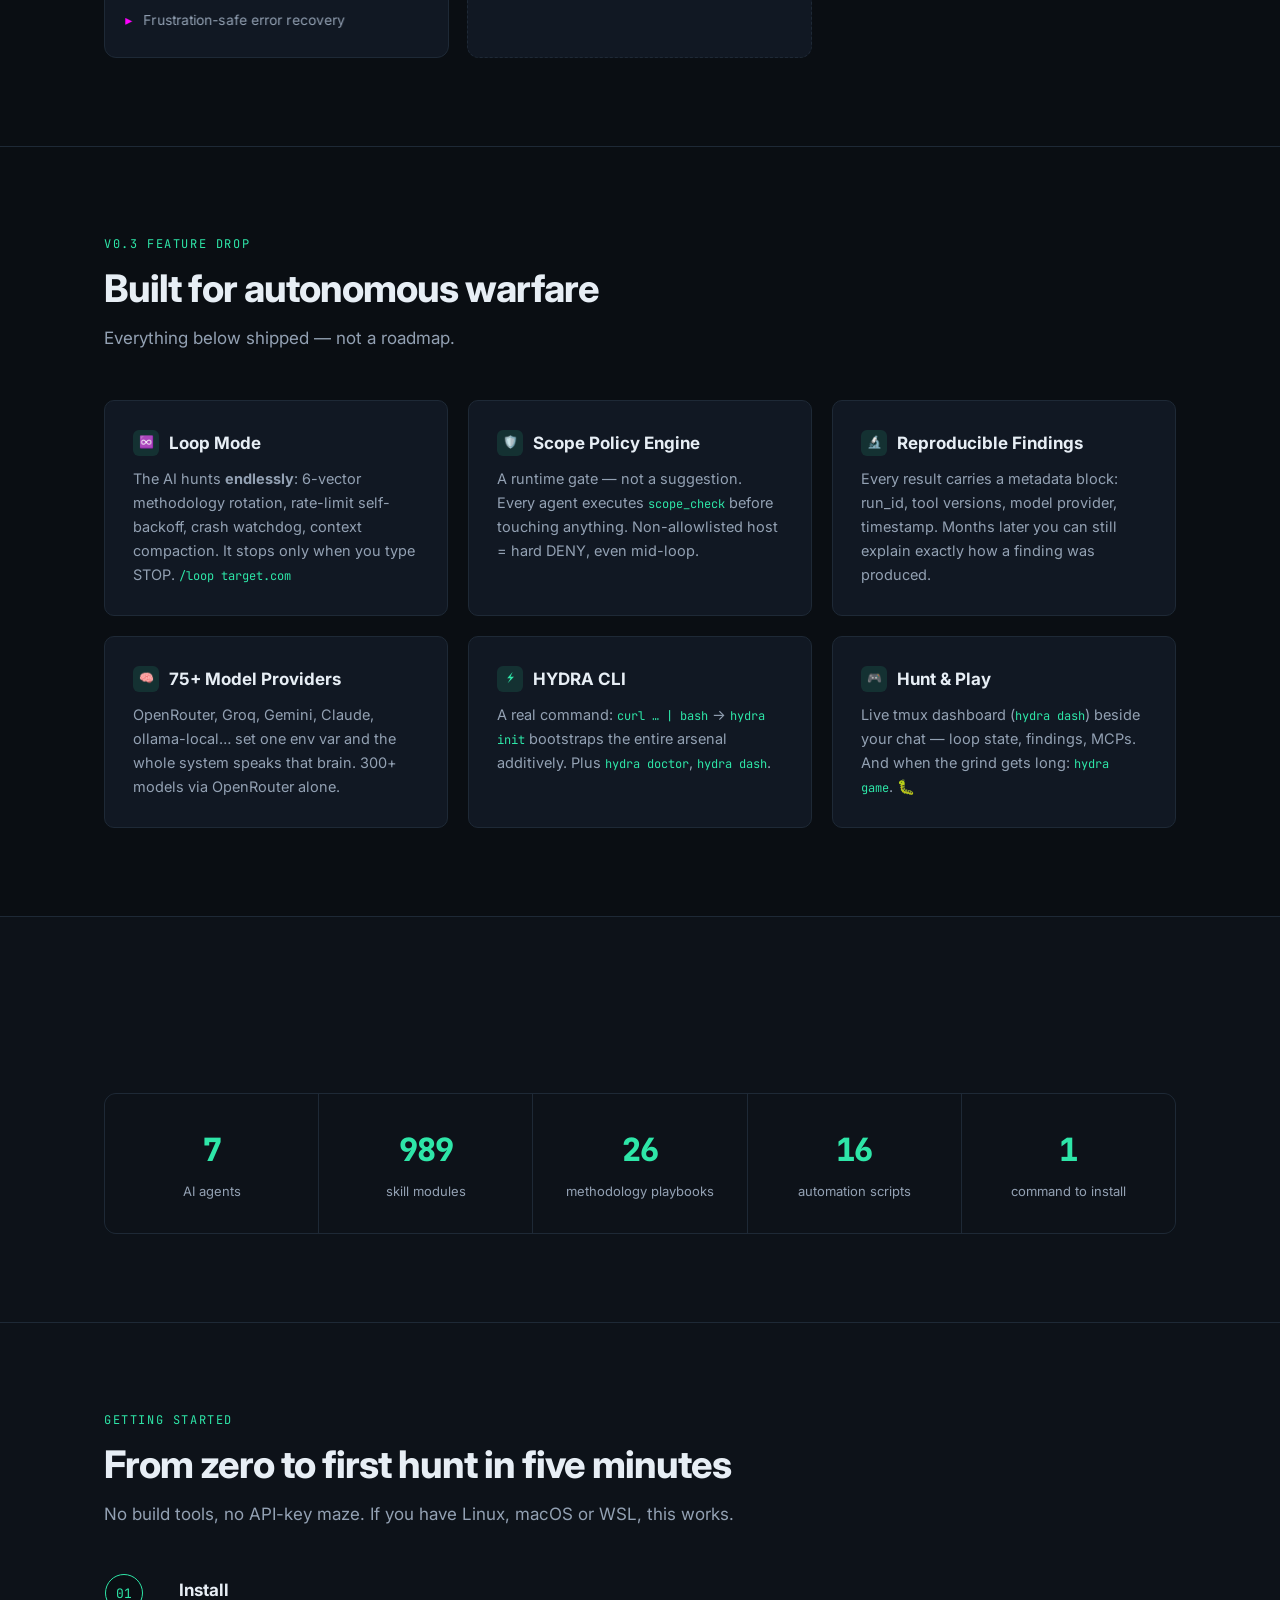
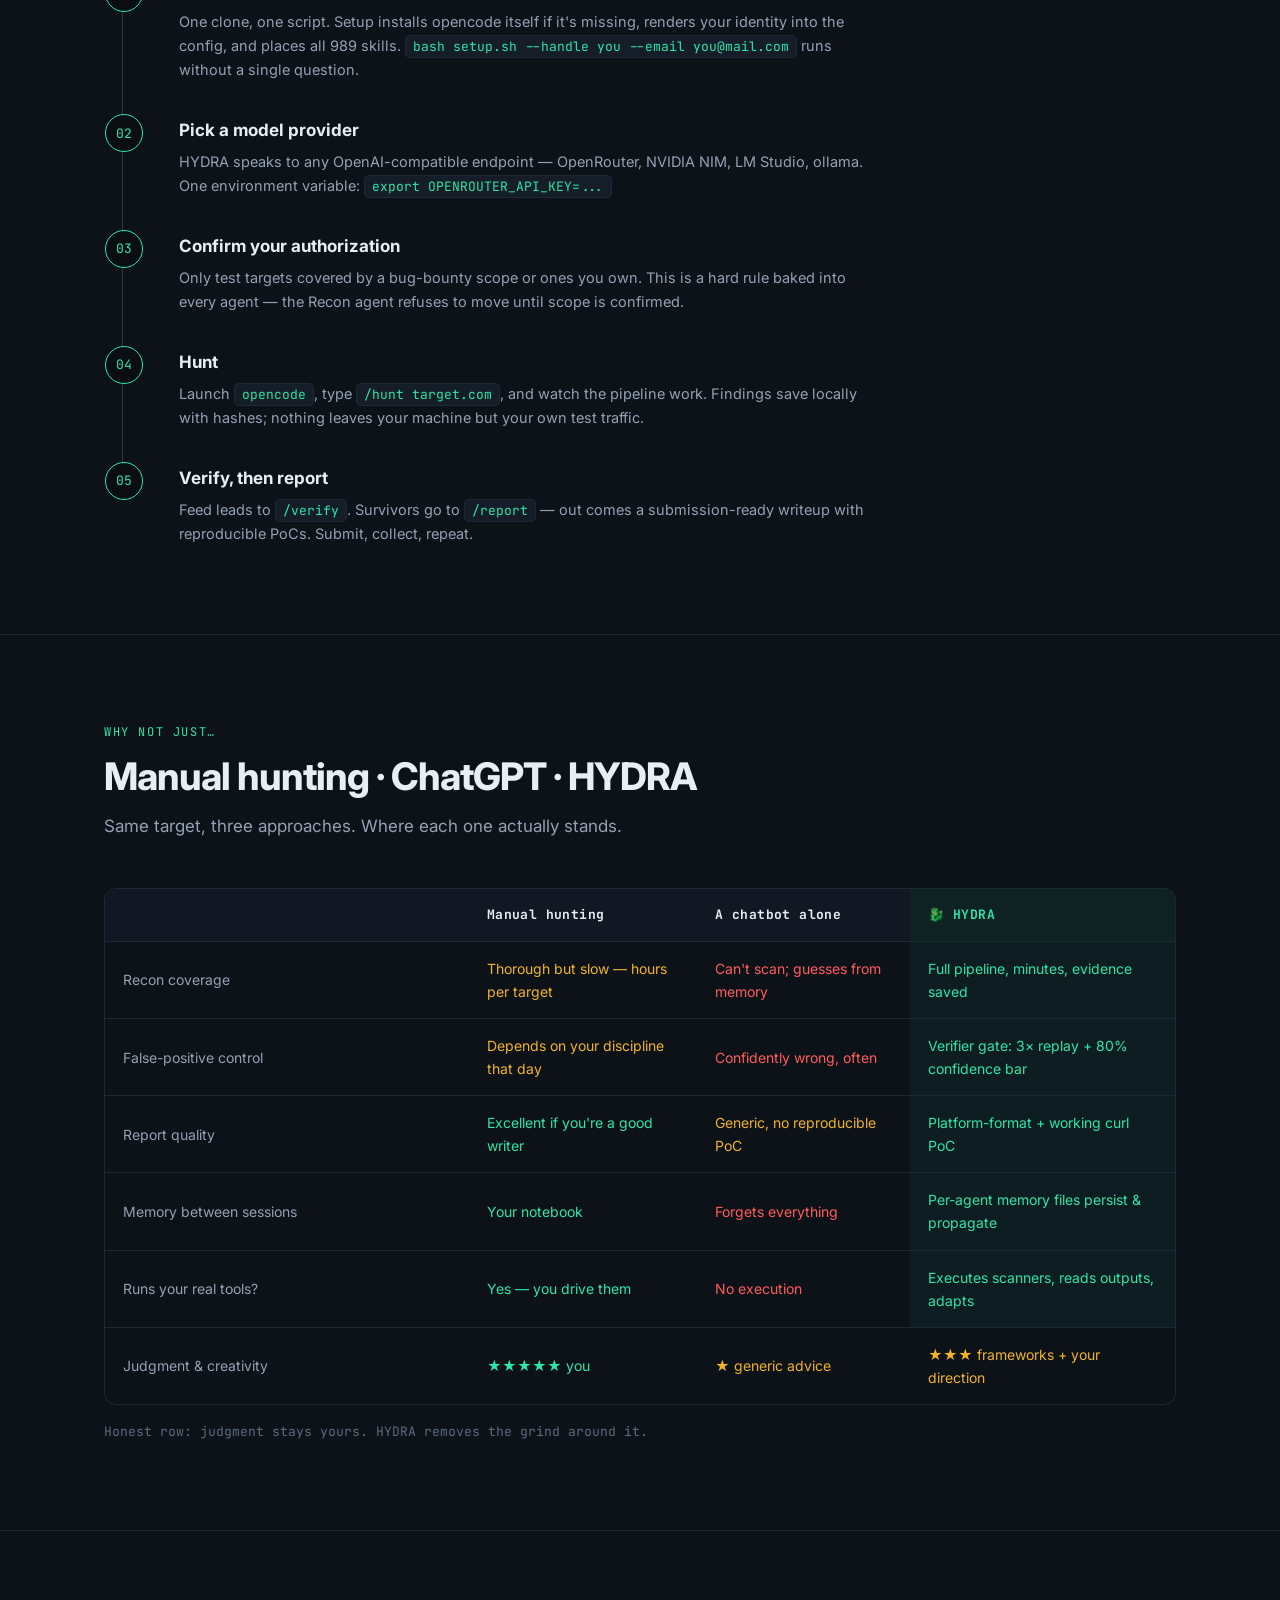
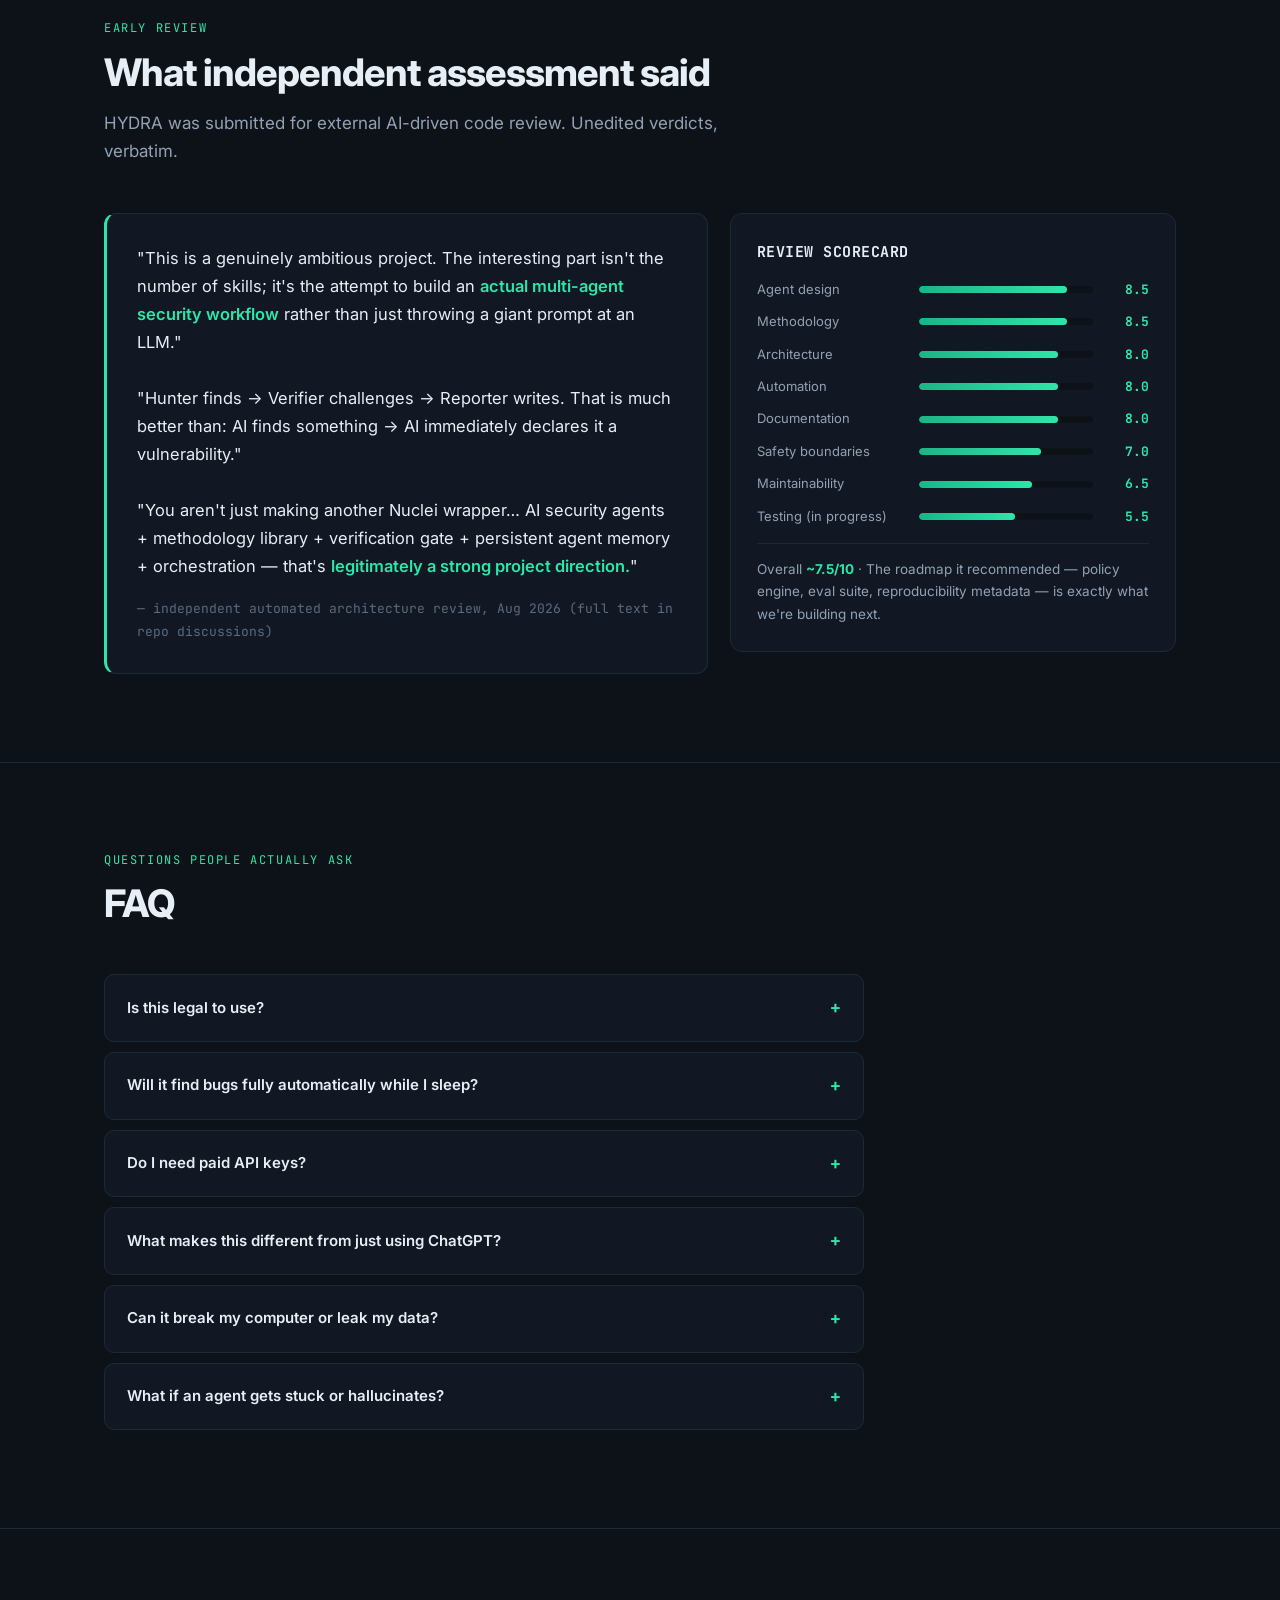
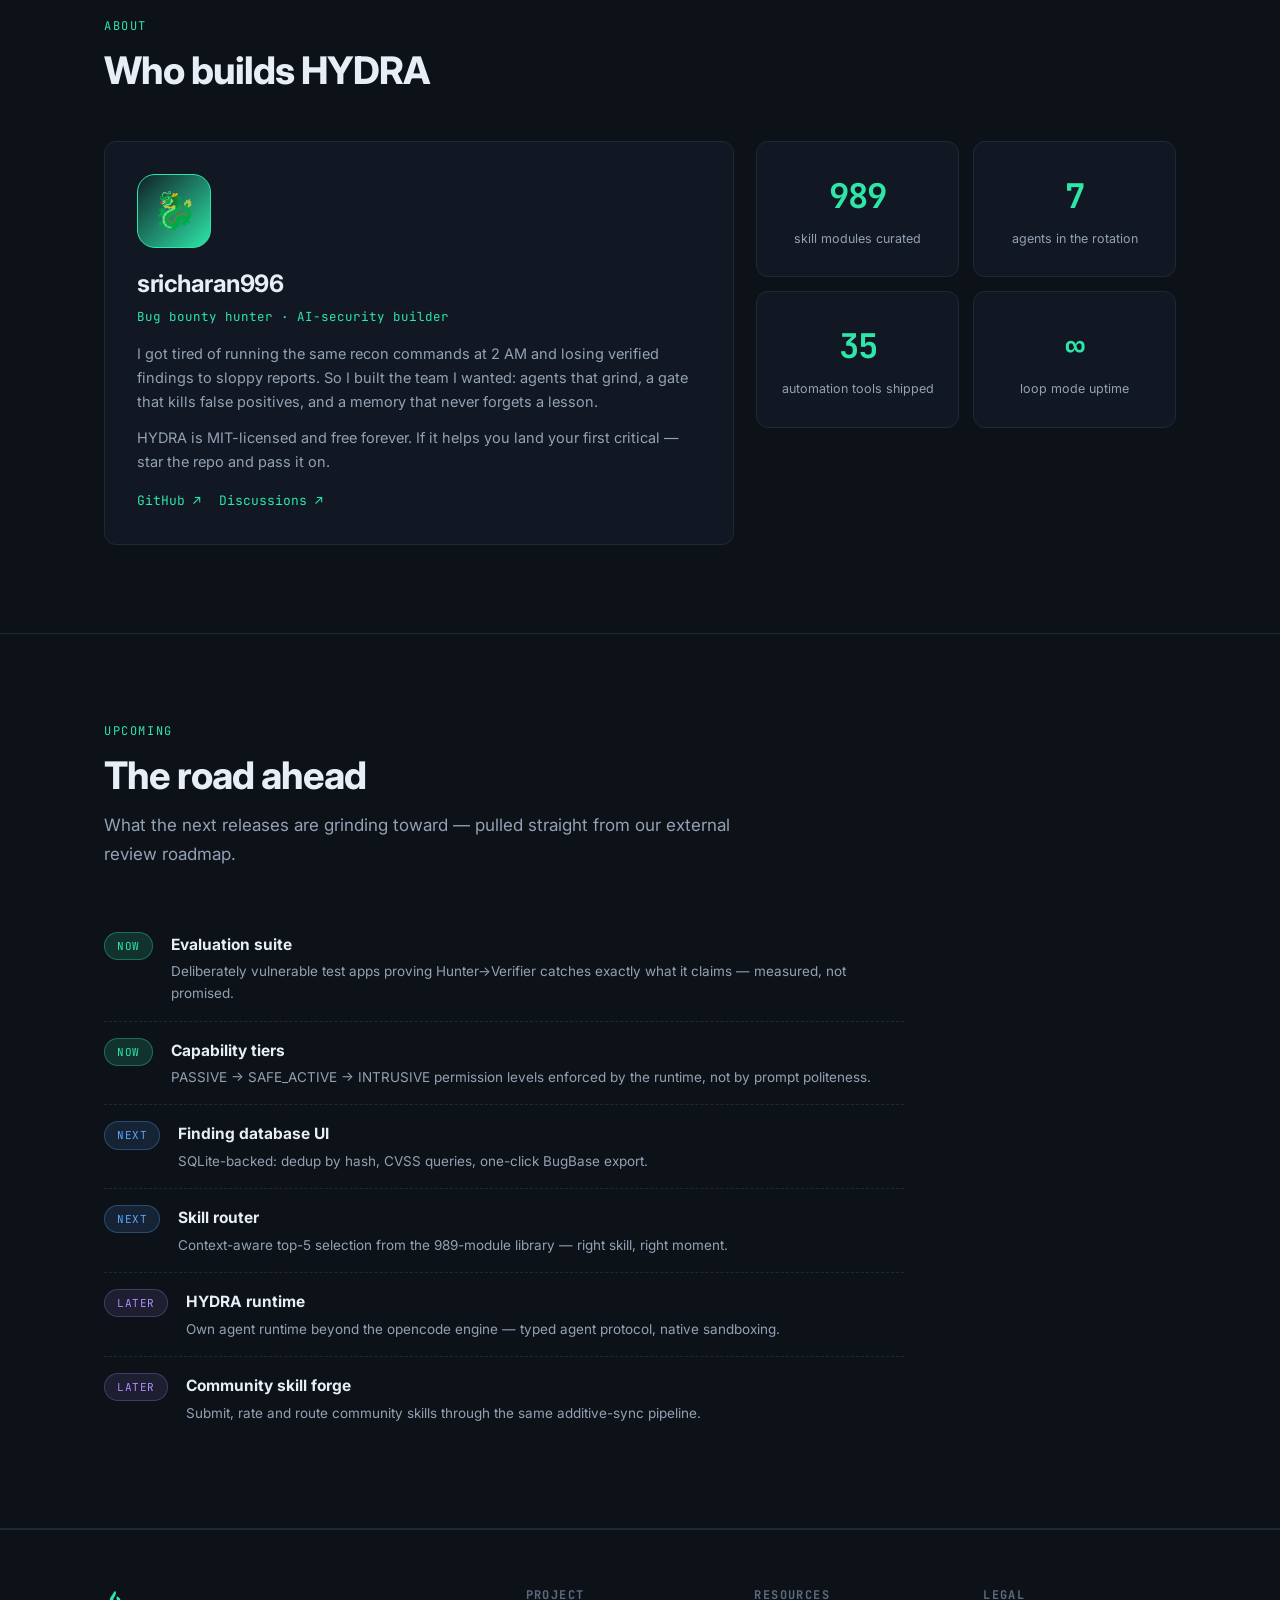
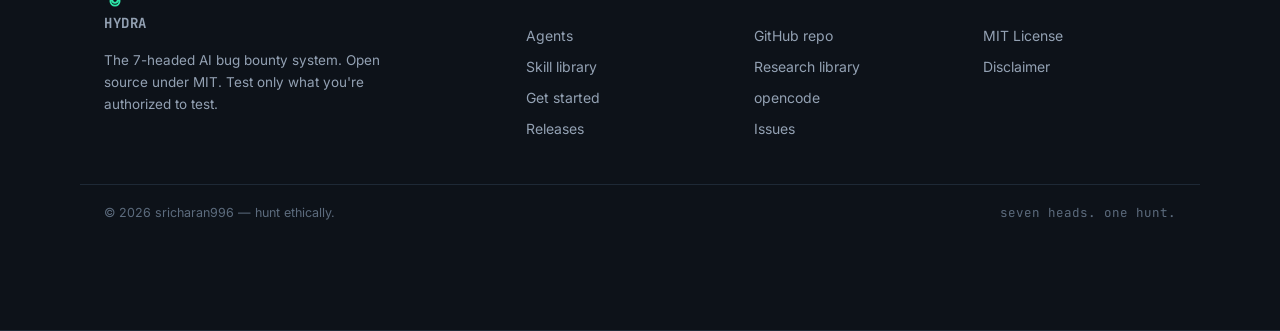
==== commit ef54fe4e: "v5: glitch hero title, matrix-rain feature bg, About Me, Roadmap; rating widget removed" ====
--- a/index.html
+++ b/index.html
@@ -31,6 +31,8 @@
       <a href="skills.html">Skills</a>
       <a href="index.html#start">Get Started</a>
       <a href="index.html#reviews">Reviews</a>
+      <a href="index.html#roadmap">Roadmap</a>
+      <a href="index.html#about">About
       <a href="index.html#faq">FAQ</a>
     </div>
     <a class="nav-gh keep" href="https://github.com/sricharan996/hydra" target="_blank" rel="noopener">
@@ -44,7 +46,7 @@
   <canvas id="fx"></canvas>
   <div class="hero-in">
     <span class="kicker"><span class="dot"></span> OPEN SOURCE · v1.0 · MIT LICENSE</span>
-    <h1 class="title">HYDRA</h1>
+    <h1 class="title glitch" data-text="HYDRA">HYDRA</h1>
     <p class="tagline">Seven AI agents that hunt software bugs as a team — from first recon scan to a <b>submission-ready vulnerability report</b>. You stay in control; they do the grinding.</p>
     <div class="hero-cta">
       <a class="btn btn-primary" href="#start">Get Started</a>
@@ -204,8 +206,9 @@
 </section>
 
 
-<section>
-  <div class="wrap">
+<section style="position:relative;overflow:hidden">
+  <canvas id="mx"></canvas>
+  <div class="wrap" style="position:relative;z-index:1">
     <div class="sec-head rv">
       <span class="sec-kicker">v0.3 feature drop</span>
       <h2>Built for autonomous warfare</h2>
@@ -329,47 +332,6 @@
 </section>
 
 
-<section id="rate">
-  <div class="wrap">
-    <div class="sec-head rv" style="text-align:center;margin-left:auto;margin-right:auto">
-      <span class="sec-kicker">Visitor rating</span>
-      <h2>Rate HYDRA</h2>
-      <p class="sec-sub">Tried it? Leave a rating — submissions land publicly in the repo's discussions, so everything stays honest.</p>
-    </div>
-    <div class="rate-wrap rv">
-      <div class="stars" id="stars">
-        <button aria-label="1 star">★</button><button aria-label="2 stars">★</button><button aria-label="3 stars">★</button><button aria-label="4 stars">★</button><button aria-label="5 stars">★</button>
-      </div>
-      <div class="rate-note" id="rate-note">click to select a rating</div>
-      <textarea id="rate-comment" placeholder="Optional: what worked, what broke, what's missing…"></textarea>
-      <div class="rate-actions">
-        <a class="btn btn-primary" id="rate-submit" href="#">💾 Save & post to GitHub ↗</a>
-        <span style="font-size:12px;color:var(--faint)">saves here instantly · public copy goes to discussions</span>
-      </div>
-      <p style="margin-top:26px;font-family:var(--mono);font-size:12px;color:var(--faint);letter-spacing:1px">PUBLIC REVIEWS — SIGN IN WITH GITHUB TO POST</p>
-      <script src="https://giscus.app/client.js"
-        data-repo="sricharan996/hydra"
-        data-repo-id="R_kgDOT_4isQ"
-        data-category="Announcements"
-        data-category-id="DIC_kwDOT_4isc4DD_31"
-        data-mapping="specific"
-        data-term="💬 Reviews & Feedback — post yours here"
-        data-reactions-enabled="1"
-        data-emit-metadata="0"
-        data-theme="dark_dimmed"
-        data-lang="en"
-        crossorigin="anonymous"
-        async>
-      </script>
-      <div class="rate-stats">
-        <div><b id="rs-count">–</b><span>reviews</span></div>
-        <div><b id="rs-avg">–</b><span>avg rating</span></div>
-        <div><b id="rs-up">–</b><span>👍 votes</span></div>
-      </div>
-    </div>
-  </div>
-</section>
-
 <section class="plain" id="faq">
   <div class="wrap">
     <div class="sec-head rv">
@@ -383,6 +345,53 @@
       <details class="rv"><summary>What makes this different from just using ChatGPT?</summary><div class="a">ChatGPT gives advice; HYDRA executes. It runs real scanners against real targets, keeps per-agent memory across sessions, enforces verification discipline, and produces reports in exact platform format. It's a workflow with guards, not a chat window.</div></details>
       <details class="rv"><summary>Can it break my computer or leak my data?</summary><div class="a">Findings and reports stay in ~/recon_reports on your machine. The repo's CI blocks secret-shaped content from ever being committed, and GitHub push protection is enabled. As with any tool that executes commands, read what it runs — that habit will serve you well beyond HYDRA.</div></details>
       <details class="rv"><summary>What if an agent gets stuck or hallucinates?</summary><div class="a">All seven agents carry a Self-Rescue Protocol: when confused, they fire parallel web searches, fetch primary documentation, cross-verify two independent sources, and log the knowledge gap — instead of guessing confidently. The Debug agent turns every recovered mistake into a permanent prevention rule.</div></details>
+    </div>
+  </div>
+</section>
+
+
+<section id="about">
+  <div class="wrap">
+    <div class="sec-head rv">
+      <span class="sec-kicker">About</span>
+      <h2>Who builds HYDRA</h2>
+    </div>
+    <div class="about-grid">
+      <div class="about-card rv">
+        <div class="avatar">🐉</div>
+        <h3>sricharan996</h3>
+        <p class="role">Bug bounty hunter · AI-security builder</p>
+        <p>I got tired of running the same recon commands at 2 AM and losing verified findings to sloppy reports. So I built the team I wanted: agents that grind, a gate that kills false positives, and a memory that never forgets a lesson.</p>
+        <p>HYDRA is MIT-licensed and free forever. If it helps you land your first critical — star the repo and pass it on.</p>
+        <div class="socials">
+          <a href="https://github.com/sricharan996" target="_blank" rel="noopener">GitHub ↗</a>
+          <a href="https://github.com/sricharan996/hydra/discussions/1" target="_blank" rel="noopener">Discussions ↗</a>
+        </div>
+      </div>
+      <div class="about-facts rv">
+        <div class="fact"><b>989</b><span>skill modules curated</span></div>
+        <div class="fact"><b>7</b><span>agents in the rotation</span></div>
+        <div class="fact"><b>35</b><span>automation tools shipped</span></div>
+        <div class="fact"><b>∞</b><span>loop mode uptime</span></div>
+      </div>
+    </div>
+  </div>
+</section>
+
+<section class="plain" id="roadmap">
+  <div class="wrap">
+    <div class="sec-head rv">
+      <span class="sec-kicker">Upcoming</span>
+      <h2>The road ahead</h2>
+      <p class="sec-sub">What the next releases are grinding toward — pulled straight from our external review roadmap.</p>
+    </div>
+    <div class="roadmap">
+      <div class="ritem rv"><span class="tag now">NOW</span><div><b>Evaluation suite</b><p>Deliberately vulnerable test apps proving Hunter→Verifier catches exactly what it claims — measured, not promised.</p></div></div>
+      <div class="ritem rv"><span class="tag now">NOW</span><div><b>Capability tiers</b><p>PASSIVE → SAFE_ACTIVE → INTRUSIVE permission levels enforced by the runtime, not by prompt politeness.</p></div></div>
+      <div class="ritem rv"><span class="tag next">NEXT</span><div><b>Finding database UI</b><p>SQLite-backed: dedup by hash, CVSS queries, one-click BugBase export.</p></div></div>
+      <div class="ritem rv"><span class="tag next">NEXT</span><div><b>Skill router</b><p>Context-aware top-5 selection from the 989-module library — right skill, right moment.</p></div></div>
+      <div class="ritem rv"><span class="tag later">LATER</span><div><b>HYDRA runtime</b><p>Own agent runtime beyond the opencode engine — typed agent protocol, native sandboxing.</p></div></div>
+      <div class="ritem rv"><span class="tag later">LATER</span><div><b>Community skill forge</b><p>Submit, rate and route community skills through the same additive-sync pipeline.</p></div></div>
     </div>
   </div>
 </section>
--- a/assets/style.css
+++ b/assets/style.css
@@ -234,3 +234,34 @@
 .rate-stats{margin-top:34px;display:flex;justify-content:center;gap:40px;font-family:var(--mono)}
 .rate-stats b{display:block;font-size:26px;color:var(--accent)}
 .rate-stats span{font-size:12px;color:var(--faint)}
+
+/* ---- v5: hacking vibes ---- */
+#mx{position:absolute;inset:0;z-index:0;opacity:.30;pointer-events:none}
+.glitch{position:relative;display:inline-block}
+.glitch::before,.glitch::after{content:attr(data-text);position:absolute;inset:0;overflow:hidden}
+.glitch::before{left:2px;text-shadow:-1px 0 #ff00c1;clip-path:inset(42% 0 38% 0);animation:gl 2.4s infinite linear alternate-reverse}
+.glitch::after{left:-2px;text-shadow:-1px 0 #00fff9;clip-path:inset(12% 0 68% 0);animation:gl 3.1s infinite linear alternate}
+@keyframes gl{0%{clip-path:inset(8% 0 78% 0)}20%{clip-path:inset(64% 0 6% 0)}40%{clip-path:inset(28% 0 52% 0)}60%{clip-path:inset(80% 0 4% 0)}80%{clip-path:inset(44% 0 40% 0)}100%{clip-path:inset(10% 0 72% 0)}}
+
+.about-grid{display:grid;grid-template-columns:1.2fr .8fr;gap:22px;align-items:start}
+@media(max-width:760px){.about-grid{grid-template-columns:1fr}}
+.about-card{background:var(--surface);border:1px solid var(--border);border-radius:12px;padding:32px}
+.avatar{width:74px;height:74px;border-radius:18px;background:linear-gradient(135deg,#0f2027,#2EE6A8);display:flex;align-items:center;justify-content:center;font-size:36px;margin-bottom:16px;border:1px solid var(--accent)}
+.about-card h3{font-size:24px;letter-spacing:-.5px}
+.about-card .role{font-family:var(--mono);font-size:12.5px;color:var(--accent);margin:4px 0 14px}
+.about-card p{color:var(--muted);font-size:14.5px;margin-bottom:12px}
+.socials a{display:inline-block;margin-right:14px;font-family:var(--mono);font-size:13px}
+.about-facts{display:grid;grid-template-columns:1fr 1fr;gap:14px}
+.fact{background:var(--surface);border:1px solid var(--border);border-radius:12px;padding:26px 18px;text-align:center}
+.fact b{display:block;font-size:34px;color:var(--accent);font-family:var(--mono);letter-spacing:-1px}
+.fact span{font-size:12.5px;color:var(--muted)}
+
+.roadmap{max-width:800px}
+.ritem{display:flex;gap:18px;padding:16px 0;border-bottom:1px dashed var(--border);align-items:flex-start}
+.ritem:last-child{border:none}
+.tag{font-family:var(--mono);font-size:11px;padding:4px 12px;border-radius:99px;flex-shrink:0;letter-spacing:.5px}
+.tag.now{background:rgba(46,230,168,.15);color:var(--accent);border:1px solid rgba(46,230,168,.35)}
+.tag.next{background:rgba(88,166,255,.12);color:var(--blue);border:1px solid rgba(88,166,255,.3)}
+.tag.later{background:rgba(177,140,255,.1);color:var(--violet);border:1px solid rgba(177,140,255,.25)}
+.ritem b{font-size:15.5px;display:block;margin-bottom:3px}
+.ritem p{color:var(--muted);font-size:13.5px;margin:0}
